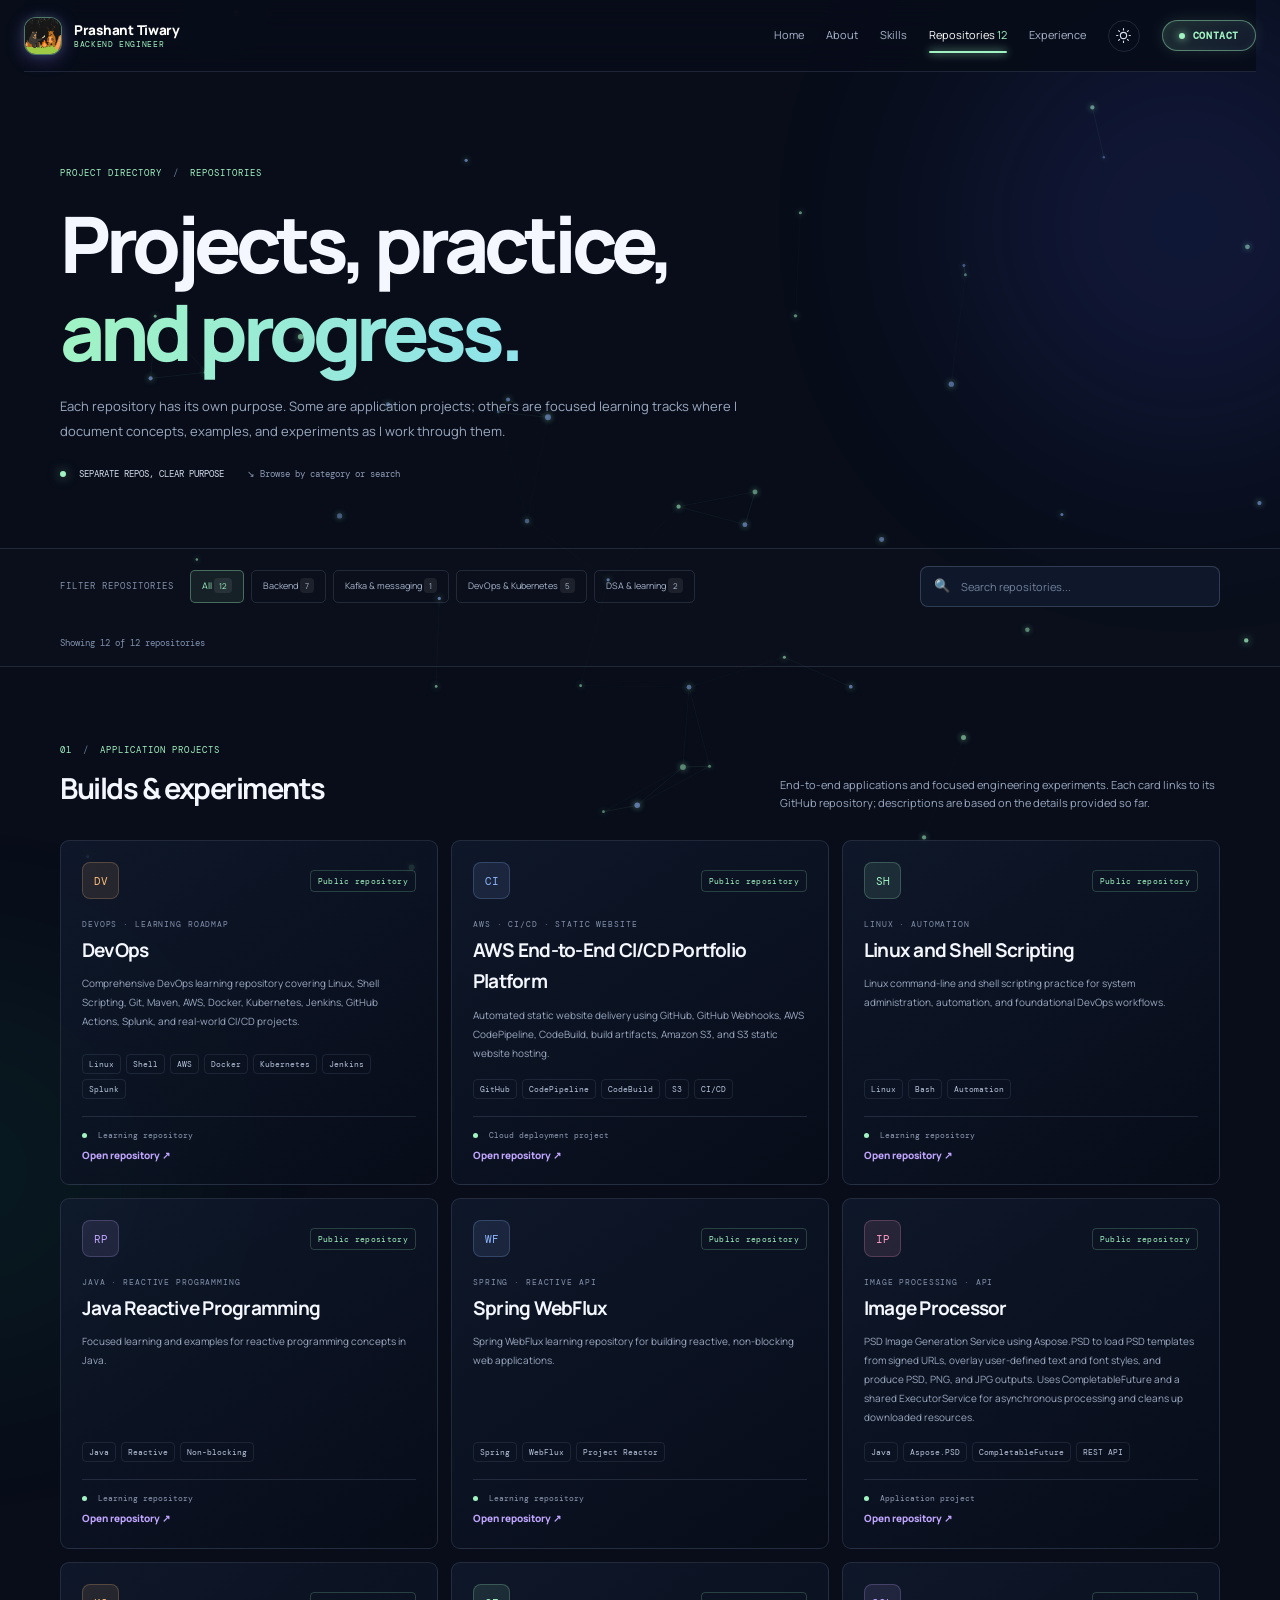
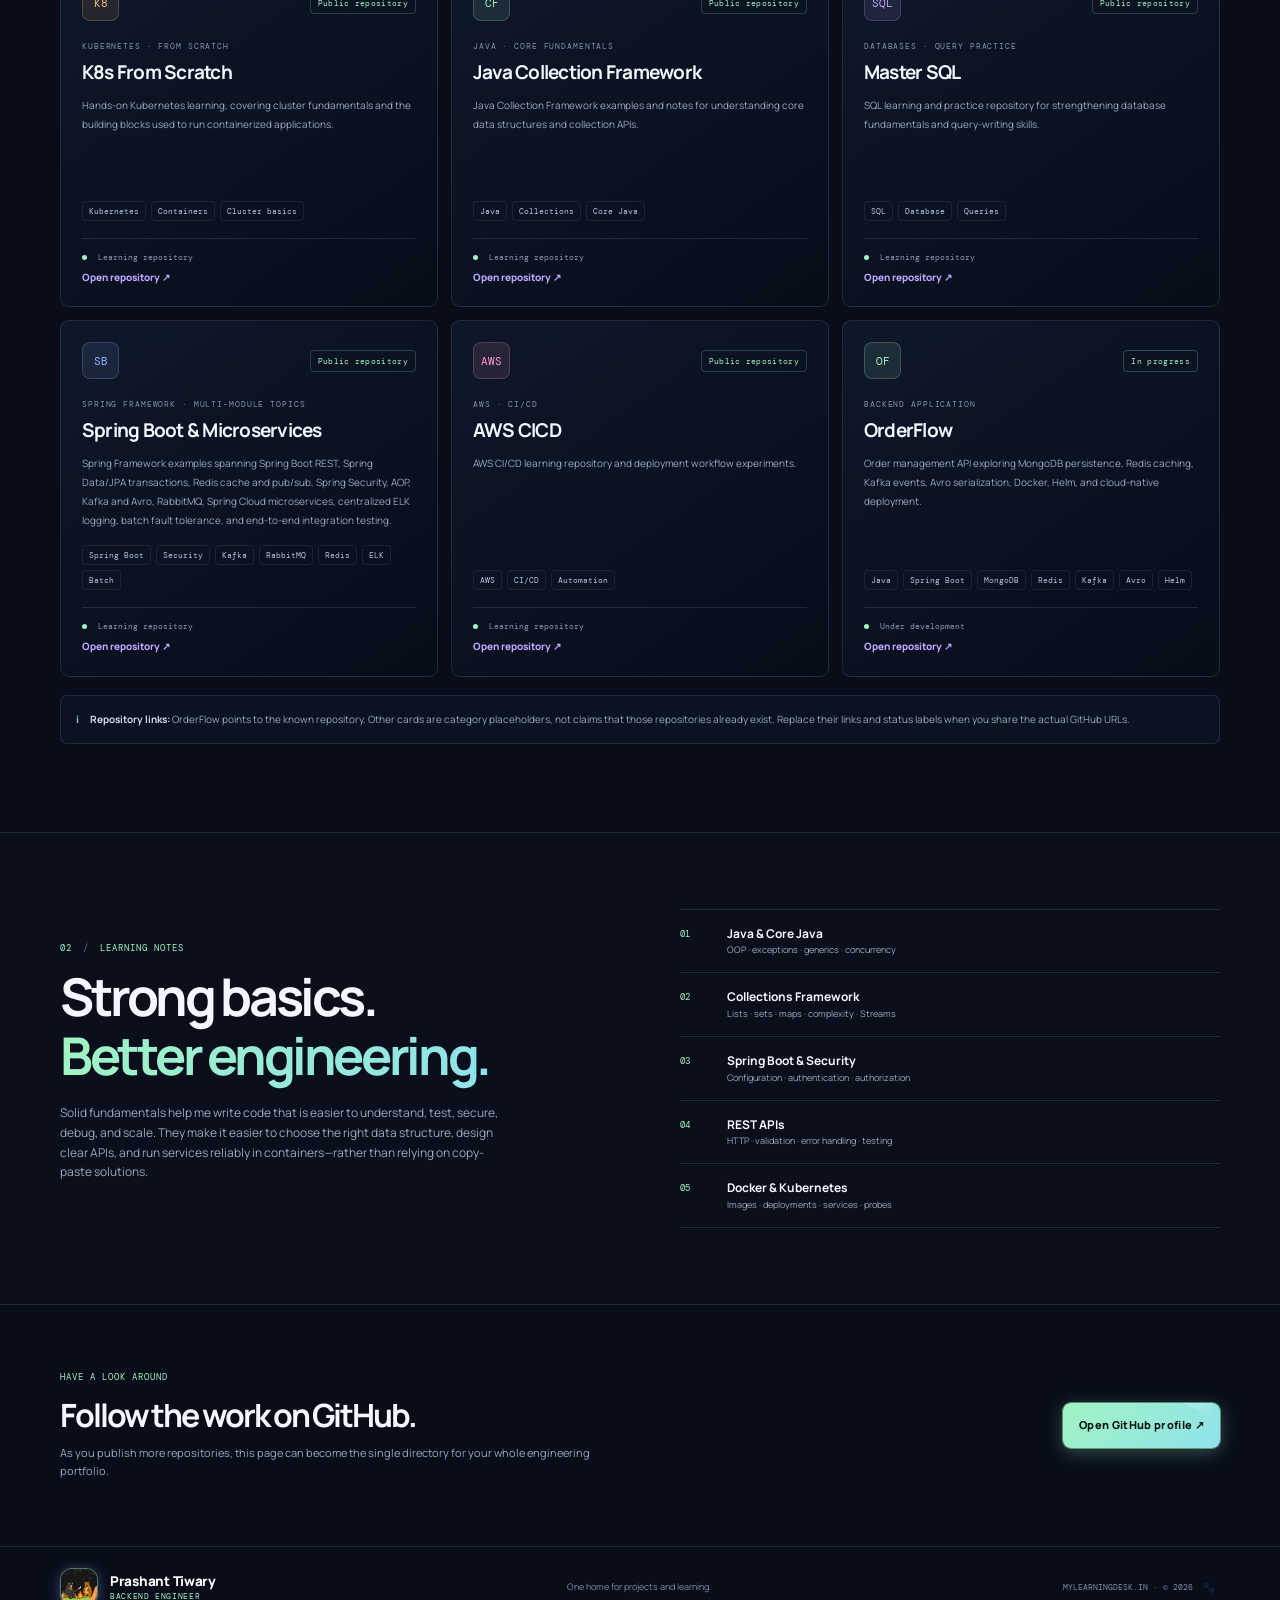
==== projects.html @ fc29ca17 "feat: update main.js version to 11.6 in index and projects HTML files" ====
<!doctype html>
<html lang="en">
<head>
  <meta charset="utf-8"><meta name="viewport" content="width=device-width, initial-scale=1">
  <meta name="theme-color" content="#080d19">
  <script>try{var t=localStorage.getItem("siteTheme");if(t)document.documentElement.setAttribute("data-theme",t);if(localStorage.getItem("siteMode")==="light")document.documentElement.setAttribute("data-mode","light");var m=JSON.parse(localStorage.getItem("mascotSettings.v2")||'null');if(!m||m.animations===false)document.documentElement.classList.add("mascots-off-init");}catch(e){}</script>
  <meta name="description" content="Explore Prashant Tiwary's Java backend projects and focused learning repositories for Spring Boot, Kafka, Kubernetes, DSA, and DevOps.">
  <title>Projects & Learning Repositories | Prashant Tiwary</title>
  <link rel="preconnect" href="https://fonts.googleapis.com"><link rel="preconnect" href="https://fonts.gstatic.com" crossorigin>
  <link href="https://fonts.googleapis.com/css2?family=DM+Mono:wght@400;500&family=Manrope:wght@400;500;600;700;800&display=swap" rel="stylesheet">
  <link rel="icon" type="image/svg+xml" href="assets/favicon.svg">
  <link rel="stylesheet" href="assets/css/styles.css?v=6.3">
  <link rel="stylesheet" href="assets/css/patrol-bear.css?v=11.0">
</head>
<body>
  <div class="scroll-progress-bar" id="scrollProgressBar"></div>
  <canvas id="bgCanvas" class="bg-canvas"></canvas>
  <div class="cursor-glow" id="cursorGlow" aria-hidden="true"></div>
  <div class="ambient ambient-a"></div><div class="ambient ambient-b"></div>
  <header class="header">
    <a class="brand" href="index.html" aria-label="Prashant Tiwary home">
      <img class="brand-icon secret-trigger" id="secretMascotAvatar" src="assets/github-avatar.png" onerror="this.src='assets/logo.svg'" alt="Prashant Tiwary Logo" width="38" height="38" title="Secret: tap to discover Kodi! 🐾">
      <div class="brand-info">
        <span class="brand-name">Prashant Tiwary</span>
        <span class="brand-title">Backend Engineer</span>
      </div>
    </a>
    <button class="menu-toggle" aria-label="Toggle navigation" aria-expanded="false"><span></span><span></span></button>
    <nav class="nav" aria-label="Main navigation">
      <a href="index.html">Home</a><a href="index.html#about">About</a><a href="index.html#skills">Skills</a><a class="active" href="projects.html">Repositories <span class="nav-count">12</span></a><a href="index.html#journey">Experience</a><button class="nav-mode-btn" id="navModeBtn" type="button" aria-label="Toggle dark and light mode" title="Toggle dark/light mode"><svg viewBox="0 0 24 24" fill="none" stroke="currentColor" stroke-width="1.8" stroke-linecap="round" stroke-linejoin="round" aria-hidden="true"><circle cx="12" cy="12" r="5"/><path d="M12 1v2M12 21v2M4.22 4.22l1.42 1.42M18.36 18.36l1.42 1.42M1 12h2M21 12h2M4.22 19.78l1.42-1.42M18.36 5.64l1.42-1.42"/></svg></button><a class="nav-cta" href="index.html#contact"><span class="cta-pulse"></span> Contact</a>
    </nav>
  </header>
  <main>
    <section class="projects-hero wrap"><div class="section-label">PROJECT DIRECTORY <span>/</span> REPOSITORIES</div><h1>Projects, practice,<br><span class="gradient">and progress.</span></h1><p class="projects-lede">Each repository has its own purpose. Some are application projects; others are focused learning tracks where I document concepts, examples, and experiments as I work through them.</p><div class="projects-meta"><span><i class="pulse"></i> SEPARATE REPOS, CLEAR PURPOSE</span><span>↘ Browse by category or search</span></div></section>
    <section class="filter-section">
      <div class="wrap filter-inner" style="flex-wrap:wrap;justify-content:space-between">
        <div style="display:flex;align-items:center;gap:16px;flex-wrap:wrap">
          <div class="filter-label">FILTER REPOSITORIES</div>
          <div class="filters" role="group" aria-label="Filter projects">
            <button class="filter-button active" data-filter="all">All</button>
            <button class="filter-button" data-filter="backend">Backend</button>
            <button class="filter-button" data-filter="messaging">Kafka & messaging</button>
            <button class="filter-button" data-filter="devops">DevOps & Kubernetes</button>
            <button class="filter-button" data-filter="learning">DSA & learning</button>
          </div>
        </div>
        <div class="skill-search-box" style="max-width:300px">
          <span class="search-icon">🔍</span>
          <input type="text" id="projectSearch" class="skill-search-input" placeholder="Search repositories..." aria-label="Search repositories">
          <button class="clear-search-btn" id="clearProjectSearch" type="button" aria-label="Clear search" style="display:none">✕</button>
        </div>
        <div class="skills-count-status" id="projectCountStatus" style="width:100%;margin-top:4px">Showing 12 of 12 repositories</div>
      </div>
    </section>
    <section class="wrap directory-section">
      <div class="directory-intro"><div><div class="section-label">01 <span>/</span> APPLICATION PROJECTS</div><h2>Builds & experiments</h2></div><p>End-to-end applications and focused engineering experiments. Each card links to its GitHub repository; descriptions are based on the details provided so far.</p></div>
      <div class="directory-grid">
        <article class="directory-card" data-category="devops"><div class="directory-top"><span class="repo-icon orange">DV</span><span class="status-pill">Public repository</span></div><div class="repo-type">DEVOPS · LEARNING ROADMAP</div><h3>DevOps</h3><p>Comprehensive DevOps learning repository covering Linux, Shell Scripting, Git, Maven, AWS, Docker, Kubernetes, Jenkins, GitHub Actions, Splunk, and real-world CI/CD projects.</p><div class="tags"><span>Linux</span><span>Shell</span><span>AWS</span><span>Docker</span><span>Kubernetes</span><span>Jenkins</span><span>Splunk</span></div><div class="repo-footer"><span class="repo-state"><i></i> Learning repository</span><a class="project-link" href="https://github.com/prashantkrt/Devops" target="_blank" rel="noreferrer">Open repository ↗</a></div></article>

        <article class="directory-card" data-category="devops backend"><div class="directory-top"><span class="repo-icon blue">CI</span><span class="status-pill">Public repository</span></div><div class="repo-type">AWS · CI/CD · STATIC WEBSITE</div><h3>AWS End-to-End CI/CD Portfolio Platform</h3><p>Automated static website delivery using GitHub, GitHub Webhooks, AWS CodePipeline, CodeBuild, build artifacts, Amazon S3, and S3 static website hosting.</p><div class="tags"><span>GitHub</span><span>CodePipeline</span><span>CodeBuild</span><span>S3</span><span>CI/CD</span></div><div class="repo-footer"><span class="repo-state"><i></i> Cloud deployment project</span><a class="project-link" href="https://github.com/prashantkrt/aws-end-to-end-cicd-portfolio-platform" target="_blank" rel="noreferrer">Open repository ↗</a></div></article>

        <article class="directory-card" data-category="devops"><div class="directory-top"><span class="repo-icon green">SH</span><span class="status-pill">Public repository</span></div><div class="repo-type">LINUX · AUTOMATION</div><h3>Linux and Shell Scripting</h3><p>Linux command-line and shell scripting practice for system administration, automation, and foundational DevOps workflows.</p><div class="tags"><span>Linux</span><span>Bash</span><span>Automation</span></div><div class="repo-footer"><span class="repo-state"><i></i> Learning repository</span><a class="project-link" href="https://github.com/prashantkrt/Linux-and-Shell-Scripting" target="_blank" rel="noreferrer">Open repository ↗</a></div></article>

        <article class="directory-card" data-category="backend"><div class="directory-top"><span class="repo-icon purple">RP</span><span class="status-pill">Public repository</span></div><div class="repo-type">JAVA · REACTIVE PROGRAMMING</div><h3>Java Reactive Programming</h3><p>Focused learning and examples for reactive programming concepts in Java.</p><div class="tags"><span>Java</span><span>Reactive</span><span>Non-blocking</span></div><div class="repo-footer"><span class="repo-state"><i></i> Learning repository</span><a class="project-link" href="https://github.com/prashantkrt/Java-Reactive-Programming" target="_blank" rel="noreferrer">Open repository ↗</a></div></article>

        <article class="directory-card" data-category="backend"><div class="directory-top"><span class="repo-icon blue">WF</span><span class="status-pill">Public repository</span></div><div class="repo-type">SPRING · REACTIVE API</div><h3>Spring WebFlux</h3><p>Spring WebFlux learning repository for building reactive, non-blocking web applications.</p><div class="tags"><span>Spring</span><span>WebFlux</span><span>Project Reactor</span></div><div class="repo-footer"><span class="repo-state"><i></i> Learning repository</span><a class="project-link" href="https://github.com/prashantkrt/Spring-Webflux" target="_blank" rel="noreferrer">Open repository ↗</a></div></article>

        <article class="directory-card" data-category="backend"><div class="directory-top"><span class="repo-icon pink">IP</span><span class="status-pill">Public repository</span></div><div class="repo-type">IMAGE PROCESSING · API</div><h3>Image Processor</h3><p>PSD Image Generation Service using Aspose.PSD to load PSD templates from signed URLs, overlay user-defined text and font styles, and produce PSD, PNG, and JPG outputs. Uses CompletableFuture and a shared ExecutorService for asynchronous processing and cleans up downloaded resources.</p><div class="tags"><span>Java</span><span>Aspose.PSD</span><span>CompletableFuture</span><span>REST API</span></div><div class="repo-footer"><span class="repo-state"><i></i> Application project</span><a class="project-link" href="https://github.com/prashantkrt/Image-Processor" target="_blank" rel="noreferrer">Open repository ↗</a></div></article>

        <article class="directory-card" data-category="devops"><div class="directory-top"><span class="repo-icon orange">K8</span><span class="status-pill">Public repository</span></div><div class="repo-type">KUBERNETES · FROM SCRATCH</div><h3>K8s From Scratch</h3><p>Hands-on Kubernetes learning, covering cluster fundamentals and the building blocks used to run containerized applications.</p><div class="tags"><span>Kubernetes</span><span>Containers</span><span>Cluster basics</span></div><div class="repo-footer"><span class="repo-state"><i></i> Learning repository</span><a class="project-link" href="https://github.com/prashantkrt/K8sFromScratch" target="_blank" rel="noreferrer">Open repository ↗</a></div></article>

        <article class="directory-card" data-category="learning backend"><div class="directory-top"><span class="repo-icon green">CF</span><span class="status-pill">Public repository</span></div><div class="repo-type">JAVA · CORE FUNDAMENTALS</div><h3>Java Collection Framework</h3><p>Java Collection Framework examples and notes for understanding core data structures and collection APIs.</p><div class="tags"><span>Java</span><span>Collections</span><span>Core Java</span></div><div class="repo-footer"><span class="repo-state"><i></i> Learning repository</span><a class="project-link" href="https://github.com/prashantkrt/Java-Collection-Framework" target="_blank" rel="noreferrer">Open repository ↗</a></div></article>

        <article class="directory-card" data-category="learning"><div class="directory-top"><span class="repo-icon purple">SQL</span><span class="status-pill">Public repository</span></div><div class="repo-type">DATABASES · QUERY PRACTICE</div><h3>Master SQL</h3><p>SQL learning and practice repository for strengthening database fundamentals and query-writing skills.</p><div class="tags"><span>SQL</span><span>Database</span><span>Queries</span></div><div class="repo-footer"><span class="repo-state"><i></i> Learning repository</span><a class="project-link" href="https://github.com/prashantkrt/Master-SQL" target="_blank" rel="noreferrer">Open repository ↗</a></div></article>

        <article class="directory-card" data-category="backend messaging"><div class="directory-top"><span class="repo-icon blue">SB</span><span class="status-pill">Public repository</span></div><div class="repo-type">SPRING FRAMEWORK · MULTI-MODULE TOPICS</div><h3>Spring Boot & Microservices</h3><p>Spring Framework examples spanning Spring Boot REST, Spring Data/JPA transactions, Redis cache and pub/sub, Spring Security, AOP, Kafka and Avro, RabbitMQ, Spring Cloud microservices, centralized ELK logging, batch fault tolerance, and end-to-end integration testing.</p><div class="tags"><span>Spring Boot</span><span>Security</span><span>Kafka</span><span>RabbitMQ</span><span>Redis</span><span>ELK</span><span>Batch</span></div><div class="repo-footer"><span class="repo-state"><i></i> Learning repository</span><a class="project-link" href="https://github.com/prashantkrt/Spring-Boot-And-Microservices" target="_blank" rel="noreferrer">Open repository ↗</a></div></article>

        <article class="directory-card" data-category="devops"><div class="directory-top"><span class="repo-icon pink">AWS</span><span class="status-pill">Public repository</span></div><div class="repo-type">AWS · CI/CD</div><h3>AWS CICD</h3><p>AWS CI/CD learning repository and deployment workflow experiments.</p><div class="tags"><span>AWS</span><span>CI/CD</span><span>Automation</span></div><div class="repo-footer"><span class="repo-state"><i></i> Learning repository</span><a class="project-link" href="https://github.com/prashantkrt/AWS-CICD" target="_blank" rel="noreferrer">Open repository ↗</a></div></article>

        <article class="directory-card" data-category="backend"><div class="directory-top"><span class="repo-icon">OF</span><span class="status-pill progress">In progress</span></div><div class="repo-type">BACKEND APPLICATION</div><h3>OrderFlow</h3><p>Order management API exploring MongoDB persistence, Redis caching, Kafka events, Avro serialization, Docker, Helm, and cloud-native deployment.</p><div class="tags"><span>Java</span><span>Spring Boot</span><span>MongoDB</span><span>Redis</span><span>Kafka</span><span>Avro</span><span>Helm</span></div><div class="repo-footer"><span class="repo-state"><i></i> Under development</span><a class="project-link" href="https://github.com/prashantkrt/orderflow" target="_blank" rel="noreferrer">Open repository ↗</a></div></article>
      </div>
      <div class="directory-note"><span class="note-symbol">i</span><p><b>Repository links:</b> OrderFlow points to the known repository. Other cards are category placeholders, not claims that those repositories already exist. Replace their links and status labels when you share the actual GitHub URLs.</p></div>
    </section>
    <section class="learning-section"><div class="wrap learning-inner"><div><div class="section-label">02 <span>/</span> LEARNING NOTES</div><h2>Strong basics.<br><span class="gradient">Better engineering.</span></h2><p>Solid fundamentals help me write code that is easier to understand, test, secure, debug, and scale. They make it easier to choose the right data structure, design clear APIs, and run services reliably in containers—rather than relying on copy-paste solutions.</p></div><div class="learning-list"><div><span>01</span><b>Java & Core Java</b><small>OOP · exceptions · generics · concurrency</small></div><div><span>02</span><b>Collections Framework</b><small>Lists · sets · maps · complexity · Streams</small></div><div><span>03</span><b>Spring Boot & Security</b><small>Configuration · authentication · authorization</small></div><div><span>04</span><b>REST APIs</b><small>HTTP · validation · error handling · testing</small></div><div><span>05</span><b>Docker & Kubernetes</b><small>Images · deployments · services · probes</small></div></div></div></section>
    <section class="wrap repo-cta"><div><div class="section-label">HAVE A LOOK AROUND</div><h2>Follow the work on GitHub.</h2><p>As you publish more repositories, this page can become the single directory for your whole engineering portfolio.</p></div><a class="button primary" href="https://github.com/prashantkrt" target="_blank" rel="noreferrer">Open GitHub profile ↗</a></section>
  </main>
  <footer class="footer">
    <div class="wrap footer-inner">
      <a class="brand" href="index.html">
        <img class="brand-icon" src="assets/github-avatar.png" onerror="this.src='assets/logo.svg'" alt="Prashant Tiwary Logo" width="38" height="38">
        <div class="brand-info">
          <span class="brand-name">Prashant Tiwary</span>
          <span class="brand-title">Backend Engineer</span>
        </div>
      </a>
      <p>One home for projects and learning.</p>
      <span class="footer-domain">MYLEARNINGDESK.IN · © <span id="year"></span> <button class="secret-paw-trigger" id="secretFooterPaw" type="button" aria-label="A tiny campfire secret" title="A tiny campfire secret...">🐾</button></span>
    </div>
  </footer>

  <!-- MASCOT CONTROLS: floating direct toggle pill + mode button + settings gear + popup panel -->
  <div class="mascot-controls" id="mascotControls">
    <button class="ms-toggle-pill" id="msTogglePill" type="button" aria-pressed="false" aria-label="Toggle mascot animations" title="Click to enable animations">
      <span class="ms-pill-dot" aria-hidden="true"></span>
      <span class="ms-pill-icon" aria-hidden="true">🐾</span>
      <span class="ms-pill-text"><span class="ms-pill-word">Animations:</span> <b id="msPillStatus">Off</b></span>
    </button>
    <button class="ms-mode-btn" id="msModeBtn" type="button" aria-label="Toggle dark and light mode" title="Toggle dark / light mode">
      <svg viewBox="0 0 24 24" fill="none" stroke="currentColor" stroke-width="1.8" stroke-linecap="round" stroke-linejoin="round" aria-hidden="true"><circle cx="12" cy="12" r="5"/><path d="M12 1v2M12 21v2M4.22 4.22l1.42 1.42M18.36 18.36l1.42 1.42M1 12h2M21 12h2M4.22 19.78l1.42-1.42M18.36 5.64l1.42-1.42"/></svg>
    </button>
    <button class="ms-gear" id="mascotSettingsBtn" type="button" aria-label="Mascot settings" aria-haspopup="dialog" aria-expanded="false" aria-controls="mascotSettingsPanel" title="Mascot settings">
      <svg viewBox="0 0 24 24" fill="none" stroke="currentColor" stroke-width="1.8" stroke-linecap="round" stroke-linejoin="round" aria-hidden="true"><circle cx="12" cy="12" r="3.2"/><path d="M19.4 15a1.7 1.7 0 0 0 .34 1.87l.06.06a2 2 0 1 1-2.83 2.83l-.06-.06a1.7 1.7 0 0 0-1.87-.34 1.7 1.7 0 0 0-1.03 1.55V21a2 2 0 1 1-4 0v-.09a1.7 1.7 0 0 0-1.11-1.55 1.7 1.7 0 0 0-1.87.34l-.06.06a2 2 0 1 1-2.83-2.83l.06-.06A1.7 1.7 0 0 0 4.6 15a1.7 1.7 0 0 0-1.55-1.03H3a2 2 0 1 1 0-4h.09A1.7 1.7 0 0 0 4.6 8.9a1.7 1.7 0 0 0-.34-1.87l-.06-.06a2 2 0 1 1 2.83-2.83l.06.06a1.7 1.7 0 0 0 1.87.34H9a1.7 1.7 0 0 0 1.03-1.55V3a2 2 0 1 1 4 0v.09a1.7 1.7 0 0 0 1.03 1.55 1.7 1.7 0 0 0 1.87-.34l.06-.06a2 2 0 1 1 2.83 2.83l-.06.06a1.7 1.7 0 0 0-.34 1.87V9c.26.6.85 1 1.55 1.03H21a2 2 0 1 1 0 4h-.09c-.7.03-1.29.43-1.51 1.03Z"/></svg>
    </button>
  </div>
  <div class="ms-panel" id="mascotSettingsPanel" role="dialog" aria-label="Mascot settings" hidden>
    <div class="ms-head">
      <div>
        <span class="ms-label">// SETTINGS</span>
        <h3>Mascots</h3>
      </div>
      <button class="ms-close" id="msClose" type="button" aria-label="Close settings">&times;</button>
    </div>

    <div class="ms-section">
      <div class="ms-row">
        <div class="ms-text"><b>Animations</b><small>Kodi, Nodi, rope & jump</small></div>
        <button class="ms-switch" type="button" role="switch" aria-checked="false" aria-label="Animations" data-toggle="animations"><i></i></button>
      </div>
    </div>

    <div class="ms-section ms-run">
      <div class="ms-row">
        <div class="ms-text"><b>Running chase</b><small>Kodi and Nodi running across the screen</small></div>
        <button class="ms-switch" type="button" role="switch" aria-checked="true" aria-label="Running chase" data-toggle="run"><i></i></button>
      </div>
    </div>

    <div class="ms-section ms-speed">
      <div class="ms-row">
        <div class="ms-text"><b>Running speed</b><small>How fast Kodi chases Nodi</small></div>
        <span class="ms-readout" id="msSpeedValue">1.0×</span>
      </div>
      <input class="ms-range" id="msSpeed" type="range" min="0.4" max="2" step="0.1" value="1" aria-label="Running speed">
      <div class="ms-chips">
        <button type="button" data-speed="0.5">Slow</button>
        <button type="button" data-speed="1">Normal</button>
        <button type="button" data-speed="1.6">Fast</button>
      </div>
    </div>

    <div class="ms-section ms-jump">
      <div class="ms-row">
        <div class="ms-text"><b>Jump height</b><small>When you click Kodi or Nodi</small></div>
        <span class="ms-readout" id="msJumpValue">1.0×</span>
      </div>
      <input class="ms-range" id="msJump" type="range" min="0.5" max="2.5" step="0.1" value="1" aria-label="Jump height">
      <div class="ms-chips">
        <button type="button" data-jump="0.6">Low</button>
        <button type="button" data-jump="1">Normal</button>
        <button type="button" data-jump="1.6">High</button>
        <button type="button" data-jump="2.3">Super</button>
      </div>
    </div>

    <div class="ms-section">
      <div class="ms-row">
        <div class="ms-text"><b>Show Kodi</b><small>The code bear</small></div>
        <button class="ms-switch" type="button" role="switch" aria-checked="true" aria-label="Show Kodi" data-toggle="kodi"><i></i></button>
      </div>
      <div class="ms-row">
        <div class="ms-text"><b>Show Nodi</b><small>The deploy deer</small></div>
        <button class="ms-switch" type="button" role="switch" aria-checked="true" aria-label="Show Nodi" data-toggle="nodi"><i></i></button>
      </div>
    </div>

    <div class="ms-foot">
      <button class="ms-btn ms-danger" id="msRemoveBoth" type="button">Remove both</button>
      <button class="ms-btn" id="msReset" type="button">Reset</button>
    </div>
  </div>

  <!-- FLOATING BACK TO TOP BUTTON WITH SVG RADIAL PROGRESS -->
  <button class="back-to-top" id="backToTop" type="button" aria-label="Back to top">
    <svg class="progress-ring" viewBox="0 0 50 50">
      <circle class="progress-circle" cx="25" cy="25" r="24"></circle>
    </svg>
    <span class="arrow-up">↑</span>
  </button>


  <!-- PULL ROPE: hangs from the top beside Contact, down to Nodi. Tap = sway, Nodi pulls = dark/light -->
  <div class="pull-rope" id="pullRope" role="button" tabindex="0" aria-label="Pull cord: switch between dark and light mode (Nodi pulls it when you tap him)">
    <span class="rope-thread"></span>
    <span class="rope-knob"><i></i></span>
  </div>

  <!-- CORNER POPPING MOON BEAR MASCOT (PERSISTENT COMPANION) -->
  <aside class="corner-bear-container" id="cornerBear" aria-label="Kodi the Corner Peeking Bear">
    <div class="corner-bear-bubble" id="cornerBearBubble">Hey there! Roasting clean code! 🍢 Tap me!</div>
    <button class="corner-bear-btn" id="cornerBearBtn" type="button" aria-label="Kodi the Peeking Moon Bear - tap for fun!">
      <svg class="corner-bear-svg" viewBox="0 0 114 80" fill="none" xmlns="http://www.w3.org/2000/svg">
        <!-- Bear Ears -->
        <circle cx="30" cy="24" r="12" fill="#1C2128"/>
        <circle cx="30" cy="24" r="7" fill="#E0A96D"/>
        <circle cx="70" cy="24" r="12" fill="#1C2128"/>
        <circle cx="70" cy="24" r="7" fill="#E0A96D"/>
        <!-- Bear Head -->
        <ellipse cx="50" cy="42" rx="32" ry="28" fill="#2B323C"/>
        <!-- Snout -->
        <ellipse cx="50" cy="51" rx="14" ry="10" fill="#E0A96D"/>
        <!-- Nose & Smile -->
        <path d="M46 47 C48 45, 52 45, 54 47 C55 49, 52 52, 50 52 C48 52, 45 49, 46 47 Z" fill="#111317"/>
        <ellipse cx="48.5" cy="47" rx="1.2" ry="0.8" fill="#FFF" opacity="0.85"/>
        <path d="M50 52 V 54.5" stroke="#111317" stroke-width="1.4" stroke-linecap="round"/>
        <path d="M46.5 54.5 Q50 58 53.5 54.5" stroke="#111317" stroke-width="1.4" stroke-linecap="round" fill="none"/>
        <ellipse cx="50" cy="56" rx="2.5" ry="1.5" fill="#FF6B81"/>
        <!-- Eyes with shine -->
        <ellipse cx="36" cy="38" rx="4" ry="4.5" fill="#111317"/>
        <circle cx="34.8" cy="36.5" r="1.5" fill="#FFF"/>
        <ellipse cx="64" cy="38" rx="4" ry="4.5" fill="#111317"/>
        <circle cx="62.8" cy="36.5" r="1.5" fill="#FFF"/>
        <!-- Rosy Cheeks -->
        <ellipse cx="35" cy="47" rx="3.5" ry="2" fill="#E0A96D" opacity="0.6"/>
        <ellipse cx="65" cy="47" rx="3.5" ry="2" fill="#E0A96D" opacity="0.6"/>
        <!-- Arm stretched out to the side, paw gripping the marshmallow roasting stick -->
        <g class="kb-stick">
          <path d="M74 77 C84 77 92 70 95 59" stroke="#1C2128" stroke-width="10" stroke-linecap="round" fill="none"/>
          <path d="M74 77 C84 77 92 70 95 59" stroke="#2F3742" stroke-width="4.5" stroke-linecap="round" fill="none" opacity="0.7"/>
          <path d="M88 72 L104 28" stroke="#8D5B2A" stroke-width="2.2" stroke-linecap="round"/>
          <g class="kb-marsh">
            <circle cx="103.5" cy="24.5" r="10" fill="transparent"/>
            <rect x="99" y="21" width="8" height="6.5" rx="2.5" fill="#FFF8EB" stroke="#D4A373" stroke-width="0.7" transform="rotate(-20 103 24)"/>
            <ellipse cx="104" cy="25.6" rx="1.8" ry="1" fill="#B07D48" opacity="0.75"/>
          </g>
          <circle cx="95.5" cy="57" r="6.4" fill="#1C2128"/>
          <ellipse cx="94.4" cy="58.6" rx="3.6" ry="2.8" fill="#3D4756"/>
          <path d="M90.8 53.4 Q95.4 50.6 100 53.4" stroke="#3D4756" stroke-width="1.4" stroke-linecap="round" fill="none"/>
          <circle cx="91" cy="56.6" r="1.1" fill="#3D4756"/>
          <circle cx="91.8" cy="60.4" r="1.1" fill="#3D4756"/>
        </g>
        <!-- Peeking Paws over screen edge -->
        <ellipse cx="26" cy="74" rx="10" ry="7" fill="#1C2128"/>
        <ellipse cx="26" cy="74" rx="6" ry="4" fill="#3D4756"/>
        <ellipse cx="74" cy="74" rx="10" ry="7" fill="#1C2128"/>
        <ellipse cx="74" cy="74" rx="6" ry="4" fill="#3D4756"/>
      </svg>
      <span class="corner-bear-tag">Kodi · Code 🐻</span>
    </button>
    <button class="kb-theme-btn" id="kbThemeBtn" type="button" aria-label="Choose site theme" aria-haspopup="dialog" aria-expanded="false" aria-controls="kbThemePanel" title="Change theme">
      <svg viewBox="0 0 24 24" fill="none" stroke="currentColor" stroke-width="1.8" stroke-linecap="round" stroke-linejoin="round" aria-hidden="true"><path d="M12 3a9 9 0 1 0 0 18c1.1 0 1.8-.8 1.8-1.7 0-.5-.2-.9-.5-1.3-.3-.4-.5-.8-.5-1.3 0-1 .8-1.7 1.8-1.7H17a4 4 0 0 0 4-4c0-4.1-4-8-9-8Z"/><circle cx="7.6" cy="11.2" r="1.1" fill="currentColor"/><circle cx="10.4" cy="7.4" r="1.1" fill="currentColor"/><circle cx="15" cy="7.4" r="1.1" fill="currentColor"/></svg>
    </button>
    <div class="kb-theme-panel" id="kbThemePanel" role="dialog" aria-label="Site themes" hidden>
      <div class="kb-theme-head"><span class="ms-label">// THEMES</span><b>Pick a vibe with Kodi</b></div>
      <div class="kb-theme-grid" id="kbThemeGrid"></div>
    </div>
  </aside>

  <!-- DYNAMIC FLOATING TOAST NOTIFICATION CONTAINER -->
  <div id="toastContainer" class="toast-container" aria-live="polite"></div>

  <script src="assets/js/main.js?v=11.6"></script><script src="assets/js/projects.js?v=5.6"></script>
</body>
</html>
---- assets/css/styles.css ----
:root{--bg:#080d19;--bg2:#0c1424;--panel:#111b2e;--bg-rgb:8,13,25;--panel-rgb:17,27,46;--green:#a1f4c2;--green-rgb:161,244,194;--blue:#8eb5ff;--blue-rgb:142,181,255;--purple:#c0a5ff;--purple-rgb:192,165,255;--cyan:#8fe2ec;--violet:#b4a1ff;--glow1:#4c61ff;--glow2:#20d5a0;--text:#f4f7ff;--strong:#fff;--t1:#f0f4fc;--t2:#d4dced;--t3:#b7c4dc;--ov-rgb:255,255,255;--shadow-rgb:0,0,0;--muted:#9ba9c1;--line:rgba(175,195,233,.14);--font:"Manrope",sans-serif;--mono:"DM Mono",monospace;--max:1160px}
*{box-sizing:border-box}html{scroll-behavior:smooth;scroll-padding-top:95px;overflow-x:hidden;width:100%;max-width:100vw}body{margin:0;background:var(--bg);color:var(--text);font-family:var(--font);line-height:1.65;overflow-x:hidden;width:100%;max-width:100vw;position:relative}img,svg,canvas{max-width:100%}a{color:inherit;text-decoration:none}button{font:inherit}::selection{background:var(--green);color:#07120c}.ambient{position:absolute;z-index:-1;pointer-events:none;border-radius:50%;filter:blur(110px);opacity:.14;max-width:100vw;overflow:hidden}.ambient-a{width:450px;height:450px;background:var(--glow1);top:0;right:-130px}.ambient-b{width:380px;height:380px;background:var(--glow2);top:980px;left:-220px;opacity:.07}.wrap{width:min(var(--max),calc(100% - 48px));margin:0 auto}
.header{height:72px;width:min(1280px,calc(100% - 48px));margin:auto;display:flex;align-items:center;justify-content:space-between;border-bottom:1px solid var(--line);position:sticky;top:0;z-index:100;background:rgba(var(--bg-rgb),0.92);backdrop-filter:blur(16px);-webkit-backdrop-filter:blur(16px)}.brand{display:flex;align-items:center;gap:11px;font-size:13px;font-weight:800;letter-spacing:-.02em}.brand-icon{display:grid;place-items:center;width:37px;height:37px;border-radius:11px;background:linear-gradient(135deg,#8a78ff,#43cfe9);font-size:13px;color:var(--strong);letter-spacing:-.04em}.brand-icon span{color:var(--green)}.nav{display:flex;align-items:center;gap:22px;color:#aab6cc;font-size:11px}.nav a{transition:color .2s}.nav a:hover,.nav a.active{color:var(--strong)}.nav-count{color:var(--green)}.menu-toggle{display:none;background:none;border:0;padding:8px}.menu-toggle span{display:block;width:23px;height:2px;background:#fff;margin:5px}
.hero{min-height:660px;display:grid;grid-template-columns:1.1fr .9fr;align-items:center;gap:45px;position:relative;padding-top:52px;padding-bottom:88px}.hero-content{padding:25px 0}.eyebrow,.section-label,.project-category,.repo-type,.timeline-label,.filter-label{font:9px var(--mono);letter-spacing:.11em}.eyebrow{display:inline-flex;align-items:center;gap:9px;padding:9px 12px;border:1px solid var(--line);border-radius:5px;color:var(--t2)}.pulse{width:7px;height:7px;background:var(--green);border-radius:50%;display:inline-block;box-shadow:0 0 12px rgba(var(--green-rgb),0.627)}.eyebrow-divider{color:#5d6c89}.intro{color:var(--muted);font-size:14px;margin:30px 0 0}h1{font-size:clamp(55px,6.8vw,85px);line-height:1;letter-spacing:-.075em;margin:4px 0 22px;font-weight:800}.gradient{background:linear-gradient(105deg,var(--green),var(--cyan) 53%,var(--violet));-webkit-background-clip:text;background-clip:text;color:transparent}.hero-statement{font-size:clamp(20px,2.25vw,27px);font-weight:700;line-height:1.42;letter-spacing:-.045em;max-width:590px;margin:0}.hero-statement span{color:var(--purple)}.hero-copy{max-width:560px;color:var(--muted);font-size:13px;margin:17px 0 24px}.actions{display:flex;flex-wrap:wrap;gap:11px}.button{min-height:45px;display:inline-flex;align-items:center;justify-content:center;gap:20px;padding:0 16px;border-radius:6px;font-size:11px;font-weight:800;transition:transform .2s,border-color .2s}.button:hover{transform:translateY(-2px)}.button span{font-size:15px}.primary{background:var(--green);color:#07140d}.secondary{border:1px solid var(--line);color:var(--t1)}.secondary:hover{border-color:rgba(var(--green-rgb),0.627)}.quick-links{display:flex;align-items:center;gap:13px;margin-top:29px;color:#8e9cb6;font-size:10px}.quick-links a{color:var(--t2)}.link-mark{font:9px var(--mono);color:var(--green);border:1px solid var(--line);padding:4px;border-radius:3px;margin-right:6px}.quick-separator{width:3px;height:3px;background:#53627d;border-radius:50%}
.hero-art{min-height:440px;display:flex;align-items:center;justify-content:center;position:relative;max-width:100%;width:100%}.orbit{position:absolute;border:1px solid rgba(153,177,230,.14);border-radius:50%}.orbit-1{width:450px;height:300px;transform:rotate(-27deg)}.orbit-2{width:475px;height:365px;transform:rotate(39deg)}.code-window{position:relative;z-index:1;width:min(100%,455px);max-width:100%;border:1px solid rgba(164,187,234,.23);border-radius:13px;background:linear-gradient(145deg,rgba(var(--panel-rgb),.98),rgba(var(--bg-rgb),.97));box-shadow:0 32px 100px #0006;overflow:hidden}.window-bar{height:43px;border-bottom:1px solid var(--line);display:flex;align-items:center;gap:13px;padding:0 14px;color:#8190ae;font:9px var(--mono)}.window-dots{display:flex;gap:4px}.window-dots i{width:6px;height:6px;border-radius:50%;background:#ff8897}.window-dots i:nth-child(2){background:#ffd57b}.window-dots i:nth-child(3){background:var(--green)}.window-status{margin-left:auto;color:var(--green);font-size:8px}.code-content{padding:24px 20px 21px;font:10px/2 var(--mono);color:var(--t2);overflow-x:auto}.code-line{white-space:nowrap}.ln{color:#4d5d7a;display:inline-block;width:28px}.indent{padding-left:29px}.syntax-purple{color:#c5a6ff}.syntax-blue{color:#80cfff}.syntax-green{color:var(--green)}.code-separator{height:1px;background:var(--line);margin:18px 0}.terminal-line{font-size:9px;color:#9ca9c1}.terminal-line>span{color:var(--green);margin-right:7px}.terminal-line b{color:var(--t2);font-weight:400;margin-left:8px}.window-footer{border-top:1px solid var(--line);padding:12px 16px;display:flex;justify-content:space-between;gap:10px;color:#8795b0;font:8px var(--mono)}.tiny-pulse{display:inline-block;width:5px;height:5px;border-radius:50%;background:var(--green);margin-right:5px}.float-chip{position:absolute;z-index:2;display:flex;align-items:center;gap:10px;background:var(--panel);border:1px solid rgba(172,192,235,.2);border-radius:7px;padding:10px 12px;box-shadow:0 12px 45px #0005}.float-chip b,.float-chip small{display:block}.float-chip b{font-size:10px}.float-chip small{font:8px var(--mono);color:#8998b4;margin-top:2px}.chip-icon{display:grid;place-items:center;width:28px;height:28px;border-radius:6px;background:rgba(var(--green-rgb),0.106);color:var(--green);font:12px var(--mono)}.chip-purple{background:rgba(var(--purple-rgb),0.106);color:var(--purple)}.chip-one{top:43px;right:2px}.chip-two{bottom:47px;left:-8px}.art-caption{position:absolute;right:0;bottom:7px;color:#71819f;font:8px var(--mono);letter-spacing:.08em}.art-caption span{color:var(--green)}.scroll-hint{position:absolute;bottom:27px;left:0;color:#7c8aa6;font:8px var(--mono);letter-spacing:.12em;display:flex;align-items:center;gap:11px}.scroll-hint span{width:33px;height:1px;background:var(--green)}
.ticker{border-top:1px solid var(--line);border-bottom:1px solid var(--line);background:rgba(var(--ov-rgb),0.016)}.ticker-inner{min-height:79px;display:flex;align-items:center;justify-content:space-between;gap:25px}.ticker-inner>span{color:#7e8ba7;font:8px var(--mono);letter-spacing:.12em;white-space:nowrap}.ticker-inner>div{display:flex;gap:24px;flex-wrap:wrap}.ticker b{font-size:10px;color:var(--t2);font-weight:600}.ticker b:before{content:"↗";color:var(--green);margin-right:7px}
.section{padding-top:104px;padding-bottom:104px}.section-muted{background:rgba(var(--ov-rgb),0.012);border-top:1px solid var(--line);border-bottom:1px solid var(--line)}.section-title{margin-bottom:38px}.section-label{color:var(--green)}.section-label span{color:#64738f;margin:0 5px}.section-title h2,.projects-hero h1,.learning-inner h2,.repo-cta h2{font-size:clamp(34px,4.4vw,52px);line-height:1.13;letter-spacing:-.065em;margin:14px 0 0}.section-description{max-width:590px;color:var(--muted);font-size:12px;margin:13px 0 0}.about-layout{display:grid;grid-template-columns:1fr 1fr;gap:85px}.big-copy{font-size:21px;font-weight:700;line-height:1.55;letter-spacing:-.04em;margin:0 0 15px;max-width:540px}.muted-copy{font-size:12px;color:var(--muted);line-height:1.95;max-width:550px}.inline-link{display:inline-flex;gap:9px;align-items:center;margin-top:19px;color:var(--purple);font-size:11px;font-weight:800}.inline-link span{color:var(--green);font-size:15px}.principles{border-top:1px solid var(--line)}.principles article{display:grid;grid-template-columns:34px 1fr;gap:14px;padding:18px 0;border-bottom:1px solid var(--line)}.principles article>span{font:9px var(--mono);color:var(--green);padding-top:3px}.principles h3{font-size:13px;margin:0 0 4px}.principles p{font-size:11px;color:var(--muted);margin:0}
.skill-grid{display:grid;grid-template-columns:repeat(3,1fr);gap:13px}.skill-card{border:1px solid var(--line);background:linear-gradient(140deg,rgba(var(--panel-rgb),0.722),rgba(var(--panel-rgb),0.651));border-radius:9px;padding:22px;min-height:204px;transition:transform .2s,border-color .2s}.skill-card:hover,.directory-card:hover,.project-card:hover{transform:translateY(-3px);border-color:rgba(var(--green-rgb),0.278)}.skill-icon{font:20px var(--mono);color:var(--green);height:33px}.skill-card h3{font-size:13px;margin:9px 0 6px}.skill-card p{font-size:10px;line-height:1.85;color:var(--muted);margin:0 0 13px}.tags{display:flex;gap:5px;flex-wrap:wrap}.tags span{border:1px solid #aebfe31c;border-radius:4px;padding:4px 6px;color:var(--t3);font:8px var(--mono)}.skills-note{margin-top:17px;color:#8290aa;font-size:10px}.skills-note span{font:9px var(--mono);color:var(--green);margin-right:8px}
.section-title-row{display:flex;align-items:flex-end;justify-content:space-between;gap:25px}.section-title-row .button{margin-bottom:6px}.project-intro{margin-top:-22px;margin-bottom:27px}.project-grid{display:grid;grid-template-columns:repeat(3,1fr);gap:13px}.project-card{border:1px solid var(--line);border-radius:10px;background:linear-gradient(145deg,rgba(var(--panel-rgb),0.788),rgba(var(--bg-rgb),0.788));padding:22px;min-height:315px;display:flex;flex-direction:column;transition:transform .2s,border-color .2s}.project-card-head{display:flex;justify-content:space-between;align-items:center;gap:8px}.project-symbol,.repo-icon{width:37px;height:37px;display:grid;place-items:center;border-radius:8px;background:rgba(var(--green-rgb),0.106);border:1px solid rgba(var(--green-rgb),0.22);color:var(--green);font:11px var(--mono)}.symbol-blue,.repo-icon.blue{background:rgba(var(--blue-rgb),0.106);color:var(--blue);border-color:rgba(var(--blue-rgb),0.22)}.symbol-purple,.repo-icon.purple{background:rgba(var(--purple-rgb),0.106);color:var(--purple);border-color:rgba(var(--purple-rgb),0.22)}.repo-icon.orange{background:#ffbd7a1a;color:#ffbd7a;border-color:#ffbd7a38}.repo-icon.green{background:rgba(var(--green-rgb),0.106);color:var(--green)}.repo-icon.pink{background:#ff9cc51b;color:#ff9cc5;border-color:#ff9cc538}.project-status,.status-pill{font:8px var(--mono);letter-spacing:.04em;color:var(--green);border:1px solid rgba(var(--green-rgb),0.2);padding:5px 7px;border-radius:4px}.status-learning{color:var(--t3);border-color:#9eb2d52c}.project-category{color:#8190ac;margin-top:22px;font-size:8px}.project-card h3{font-size:21px;letter-spacing:-.04em;margin:5px 0 8px}.project-card>p{font-size:11px;color:var(--muted);line-height:1.85;margin:0 0 16px;flex:1}.project-link{display:inline-flex;align-items:center;gap:7px;color:var(--purple);font-size:10px;font-weight:800;margin-top:18px}.project-link span{color:var(--green)}.center-action{text-align:center;margin-top:15px}.journey-layout{display:grid;grid-template-columns:.8fr 1.2fr;gap:90px}.journey-callout{border:1px solid var(--line);border-radius:10px;padding:27px;align-self:start;background:radial-gradient(circle at top right,#8a78ff1a,transparent 55%),var(--panel)}.callout-mark{display:grid;place-items:center;width:48px;height:48px;border-radius:12px;background:#8a78ff25;color:var(--purple);font-weight:800;margin-bottom:28px}.callout-mark span{color:var(--green)}.journey-callout h3{font-size:27px;line-height:1.2;letter-spacing:-.05em}.journey-callout p{color:var(--muted);font-size:11px;margin:14px 0 0}.timeline{border-left:1px solid rgba(var(--green-rgb),0.29);padding-left:26px}.timeline-item{position:relative;padding:0 0 27px}.timeline-point{position:absolute;left:-31px;top:4px;width:9px;height:9px;background:var(--green);border:3px solid var(--bg);border-radius:50%;box-sizing:content-box}.timeline-label{color:var(--green);font-size:8px}.timeline-item h3{font-size:14px;margin:6px 0}.timeline-item p{color:var(--muted);font-size:11px;margin:0;max-width:540px}
.cert-grid{display:grid;grid-template-columns:repeat(2,1fr);gap:10px}.cert-card{display:flex;align-items:center;gap:13px;padding:15px;border:1px solid var(--line);border-radius:7px;background:rgba(var(--ov-rgb),0.012)}.cert-card>span{display:grid;place-items:center;width:34px;height:34px;border-radius:7px;background:rgba(var(--blue-rgb),0.082);color:var(--blue)}.cert-card h3{font-size:11px;margin:0}.cert-card p{font-size:9px;color:var(--muted);margin:3px 0 0}
.contact-section{border-top:1px solid var(--line);background:radial-gradient(ellipse at 50% 0,#6c5cff12,transparent 65%)}.contact-content{text-align:center;padding-top:90px;padding-bottom:85px;display:flex;flex-direction:column;align-items:center}.contact-content h2{font-size:clamp(40px,5.4vw,61px);line-height:1.14;letter-spacing:-.065em;margin:16px 0}.contact-content>p{max-width:500px;color:var(--muted);font-size:12px;margin:0 0 22px}.footer{border-top:1px solid var(--line)}.footer-inner{min-height:80px;display:flex;align-items:center;justify-content:space-between;gap:20px}.footer-inner>p{color:#7d8aa5;font-size:9px}.footer-domain{font:8px var(--mono);color:#8290aa}
.projects-hero{padding-top:95px;padding-bottom:68px}.projects-hero h1{font-size:clamp(48px,7vw,78px);margin-top:20px}.projects-lede{max-width:690px;color:var(--muted);font-size:13px;margin:19px 0 24px;line-height:1.9}.projects-meta{display:flex;flex-wrap:wrap;gap:23px;color:#8e9bb5;font:9px var(--mono)}.projects-meta>span:first-child{color:var(--t2)}.projects-meta .pulse{margin-right:8px;width:6px;height:6px}
.filter-section{border-top:1px solid var(--line);border-bottom:1px solid var(--line);background:rgba(var(--ov-rgb),0.012)}.filter-inner{padding-top:17px;padding-bottom:17px;display:flex;align-items:center;gap:26px}.filter-label{color:#8290aa;white-space:nowrap}.filters{display:flex;gap:7px;flex-wrap:wrap}.filter-button{background:transparent;color:#a9b6cc;border:1px solid var(--line);padding:8px 11px;border-radius:5px;font-size:9px;cursor:pointer}.filter-button:hover,.filter-button.active{background:rgba(var(--green-rgb),0.078);border-color:rgba(var(--green-rgb),0.361);color:var(--green)}.directory-section{padding-top:77px;padding-bottom:88px}.directory-intro{display:flex;justify-content:space-between;align-items:flex-end;gap:35px;margin-bottom:28px}.directory-intro h2{font-size:29px;letter-spacing:-.05em;margin:9px 0 0}.directory-intro>p{font-size:11px;color:var(--muted);max-width:440px;margin:0}.directory-grid{display:grid;grid-template-columns:repeat(3,1fr);gap:13px}.directory-card{border:1px solid var(--line);border-radius:9px;padding:21px;background:linear-gradient(145deg,rgba(var(--panel-rgb),0.788),rgba(var(--bg-rgb),0.788));min-height:345px;display:flex;flex-direction:column;transition:transform .2s,border-color .2s}.directory-top{display:flex;align-items:center;justify-content:space-between;gap:8px}.status-pill.progress{color:var(--green);border-color:rgba(var(--green-rgb),0.239)}.status-pill.planned{color:#a7b4cc;border-color:#aebfe322}.repo-type{color:#8391ad;margin-top:20px;font-size:8px}.directory-card h3{font-size:19px;letter-spacing:-.04em;margin:6px 0 8px}.directory-card>p{color:var(--muted);font-size:10px;line-height:1.9;margin:0 0 15px;flex:1}.directory-card .tags{gap:5px}.repo-footer{border-top:1px solid var(--line);margin-top:17px;padding-top:13px;display:flex;flex-direction:column;gap:7px}.repo-state{font:8px var(--mono);color:#8d9ab3}.repo-state i{display:inline-block;width:5px;height:5px;border-radius:50%;background:var(--green);margin-right:6px}.repo-state .state-muted{background:#8997b1}.repo-footer .project-link{margin-top:0}.directory-note{display:flex;align-items:flex-start;gap:11px;padding:15px;margin-top:18px;border:1px solid rgba(var(--blue-rgb),0.141);border-radius:7px;background:rgba(var(--blue-rgb),0.031);color:var(--muted);font-size:10px}.directory-note p{margin:0}.directory-note b{color:var(--t2)}.note-symbol{color:var(--blue);font-weight:800}.learning-section{border-top:1px solid var(--line);border-bottom:1px solid var(--line);background:rgba(var(--ov-rgb),0.012)}.learning-inner{width:min(var(--max),calc(100% - 48px));margin:auto;padding:76px 0;display:grid;grid-template-columns:1fr 1fr;gap:80px;align-items:center}.learning-inner h2{margin-top:14px}.learning-inner>div:first-child>p{color:var(--muted);font-size:12px;max-width:450px;margin-top:17px}.learning-list{border-top:1px solid var(--line)}.learning-list>div{display:grid;grid-template-columns:35px 1fr;gap:0 12px;padding:14px 0;border-bottom:1px solid var(--line)}.learning-list>div>span{grid-row:span 2;font:9px var(--mono);color:var(--green);padding-top:4px}.learning-list b{font-size:12px}.learning-list small{color:var(--muted);font-size:9px}.repo-cta{padding-top:66px;padding-bottom:66px;display:flex;justify-content:space-between;align-items:center;gap:30px}.repo-cta h2{font-size:32px}.repo-cta p{color:var(--muted);font-size:11px;max-width:580px;margin:11px 0 0}.directory-card.hidden{display:none}
@media(max-width:1120px){.hero{grid-template-columns:1fr;gap:10px;padding-top:60px}.hero-content{max-width:700px}.hero-art{max-width:620px;width:100%;margin:auto;min-height:auto;overflow:hidden}.skill-grid,.directory-grid{grid-template-columns:repeat(2,1fr)}.about-layout,.journey-layout{gap:42px}.project-grid{grid-template-columns:repeat(2,1fr)}.project-card:last-child{grid-column:span 2}.ticker-inner{align-items:flex-start;flex-direction:column;justify-content:center;padding:17px 0;gap:10px}.learning-inner{gap:40px}}
@media(max-width:1120px){.wrap,.header{width:calc(100% - 32px)}.header{height:64px;position:sticky;top:0;z-index:100;background:rgba(var(--bg-rgb),0.92);backdrop-filter:blur(16px);-webkit-backdrop-filter:blur(16px)}.brand{font-size:12px}.menu-toggle{display:flex;cursor:pointer}.nav{display:none;position:absolute;top:calc(100% + 8px);left:0;right:0;width:100%;padding:14px;background:rgba(var(--bg-rgb),0.98);backdrop-filter:blur(24px);-webkit-backdrop-filter:blur(24px);border:1px solid rgba(175,195,233,0.2);border-radius:12px;box-shadow:0 20px 60px rgba(0,0,0,0.7);flex-direction:column;align-items:stretch;gap:4px;z-index:999}.nav.open{display:flex;animation:navSlideDown .2s cubic-bezier(0.16,1,0.3,1)}.nav a{padding:9px 12px;border-radius:7px}.nav-cta{text-align:center;margin-top:6px;width:100%}.hero{padding-top:36px;padding-bottom:60px}.eyebrow{font-size:8px;letter-spacing:.05em}h1{font-size:clamp(32px,8.5vw,48px);line-height:1.15;word-break:break-word;overflow-wrap:break-word}.hero-statement{font-size:20px}.hero-copy{font-size:12px}.quick-links{align-items:flex-start;flex-wrap:wrap}.hero-art{min-height:auto;margin-top:14px;overflow:hidden;max-width:100%}.code-window{width:100%;max-width:100%}.code-content{padding:18px 12px;font-size:8.5px;overflow-x:auto}.code-line{letter-spacing:-.04em}.orbit-1,.orbit-2{display:none!important}.chip-one,.chip-two{display:none}.art-caption{bottom:-4px;font-size:7px}.scroll-hint{bottom:18px}.ticker-inner>div{gap:10px 17px}.ticker b{font-size:9px}.section{padding-top:65px;padding-bottom:65px}.section-title h2{font-size:32px}.about-layout,.journey-layout,.learning-inner{grid-template-columns:1fr;gap:30px}.big-copy{font-size:18px}.skill-grid,.project-grid,.directory-grid{grid-template-columns:1fr}.project-card:last-child{grid-column:auto}.skill-card{min-height:0}.section-title-row{align-items:flex-start;flex-direction:column}.desktop-only{display:none}.project-intro{margin-top:-18px}.project-card{min-height:275px}.cert-grid{grid-template-columns:1fr}.journey-callout{padding:22px}.contact-content{padding-top:70px;padding-bottom:65px}.contact-content h2{font-size:38px}.footer-inner{padding:18px 0;flex-wrap:wrap}.footer-inner>p{order:3;width:100%;margin:0}.footer-domain{margin-left:auto}.projects-hero{padding-top:65px;padding-bottom:50px}.projects-hero h1{font-size:42px}.projects-lede{font-size:12px}.projects-meta{gap:12px;flex-direction:column}.filter-inner{align-items:flex-start;flex-direction:column;gap:12px}.filters{gap:6px}.filter-button{font-size:8px;padding:8px}.directory-section{padding-top:55px;padding-bottom:60px}.directory-intro{align-items:flex-start;flex-direction:column;gap:12px}.directory-intro h2{font-size:27px}.directory-card{min-height:0}.learning-inner{padding:60px 0}.repo-cta{padding-top:50px;padding-bottom:50px;align-items:flex-start;flex-direction:column}.repo-cta h2{font-size:29px}}
@media(prefers-reduced-motion:reduce){*,*::before,*::after{scroll-behavior:auto!important;animation-duration:.01ms!important;transition-duration:.01ms!important}}


/* V6 additions: professional links and accessible contact form modal */
.social-row{display:flex;flex-wrap:wrap;justify-content:center;gap:18px;margin-top:24px}
.social-row a{font-size:10px;color:#aab8d1}.social-row a:hover{color:var(--green)}
.contact-open{cursor:pointer;font-family:inherit}
.contact-modal{position:fixed;inset:0;z-index:1000;display:none;align-items:center;justify-content:center;padding:20px}
.contact-modal.open{display:flex}
.modal-backdrop{position:absolute;inset:0;background:rgba(var(--bg-rgb),.78);backdrop-filter:blur(8px)}
.contact-dialog{position:relative;z-index:1;width:min(620px,100%);max-height:min(90vh,900px);overflow-y:auto;border:1px solid rgba(164,187,234,.23);border-radius:13px;background:linear-gradient(145deg,var(--panel),var(--bg2));box-shadow:0 30px 100px #0009;padding:30px}
.modal-close{position:absolute;right:17px;top:10px;border:0;background:transparent;color:var(--t2);font-size:30px;line-height:1;cursor:pointer}
.contact-dialog h2{font-size:32px;letter-spacing:-.06em;margin:10px 0 5px}.form-intro{font-size:12px;color:var(--muted);margin:0 0 22px}
.contact-dialog form{display:flex;flex-direction:column;gap:14px}
.contact-dialog label{display:flex;flex-direction:column;gap:6px;font-size:10px;color:var(--t2);font-weight:700}
.contact-dialog input:not([type=checkbox]),.contact-dialog select,.contact-dialog textarea{width:100%;border:1px solid rgba(175,195,233,.2);border-radius:6px;background:var(--bg2);color:var(--t1);padding:11px 12px;font:11px var(--font);outline:none}
.contact-dialog input:focus,.contact-dialog select:focus,.contact-dialog textarea:focus{border-color:rgba(var(--green-rgb),0.651);box-shadow:0 0 0 3px rgba(var(--green-rgb),0.071)}
.contact-dialog input::placeholder,.contact-dialog textarea::placeholder{color:#6f7e99}
.contact-dialog select{appearance:auto}.contact-dialog textarea{resize:vertical;min-height:105px}
.form-grid{display:grid;grid-template-columns:1fr 1fr;gap:12px}
.optional{font-weight:400;color:#8391aa}
.robot-check{display:flex!important;flex-direction:row!important;align-items:center;gap:9px!important;border:1px solid var(--line);border-radius:6px;padding:11px}
.robot-check input{width:16px;height:16px;accent-color:var(--green)}
.privacy-note{font-size:9px;line-height:1.7;color:#8795ad;margin:0}
.submit-button{border:0;cursor:pointer;width:100%;font-family:inherit}.submit-button:disabled{opacity:.65;cursor:wait}
.form-feedback{font-size:10px;color:var(--green);margin:0}
body.modal-open{overflow:hidden}
@media(max-width:650px){.contact-dialog{padding:25px 18px}.form-grid{grid-template-columns:1fr}.contact-dialog h2{font-size:28px}}

/* V7 polish: consistent line icon for security skill */
.skill-icon svg{width:23px;height:23px;display:block;fill:none;stroke:currentColor;stroke-width:1.7;stroke-linecap:round;stroke-linejoin:round}

/* V8: security icon follows the site's thin-line icon system */
.skill-icon.security-icon{display:grid;place-items:center;color:var(--green);background:linear-gradient(135deg,rgba(var(--green-rgb),.09),rgba(138,120,255,.08));border:1px solid rgba(var(--green-rgb),.14);border-radius:10px}
.skill-icon.security-icon svg{width:25px;height:25px;fill:none;stroke:currentColor;stroke-width:1.55;stroke-linecap:round;stroke-linejoin:round}

/* V9: keep the security glyph compact and aligned with the other skill icons */
.skill-icon.security-icon{width:42px;height:42px;min-width:42px;display:flex;align-items:center;justify-content:center;box-sizing:border-box}
.skill-icon.security-icon svg{width:21px;height:21px;max-width:21px;max-height:21px;display:block;flex:0 0 21px;fill:none;stroke:currentColor;stroke-width:1.5;stroke-linecap:round;stroke-linejoin:round}

/* ==========================================================================
   DYNAMIC UPGRADES & INTERACTIVE ANIMATIONS
   ========================================================================== */

/* Background Canvas */
.bg-canvas {
  position: fixed;
  top: 0;
  left: 0;
  width: 100vw;
  height: 100vh;
  z-index: -2;
  pointer-events: none;
  opacity: 0.75;
}

/* Scroll Progress Bar */
.scroll-progress-bar {
  position: fixed;
  top: 0;
  left: 0;
  height: 3px;
  width: 0%;
  background: linear-gradient(90deg, var(--green), var(--cyan) 50%, var(--purple));
  z-index: 9999;
  box-shadow: 0 0 12px rgba(var(--green-rgb),0.8), 0 0 4px var(--cyan);
  transition: width 0.08s linear;
  pointer-events: none;
}

/* Scrolled Sticky Header */
.header.header-scrolled {
  position: sticky;
  top: 0;
  background: rgba(var(--bg-rgb),0.88);
  backdrop-filter: blur(18px);
  -webkit-backdrop-filter: blur(18px);
  border-bottom: 1px solid rgba(175, 195, 233, 0.2);
  box-shadow: 0 12px 35px rgba(0, 0, 0, 0.45);
  transition: all 0.3s ease;
}

.nav a {
  position: relative;
  padding: 6px 0;
  transition: color 0.25s ease;
}

.nav a::after {
  content: '';
  position: absolute;
  bottom: -2px;
  left: 0;
  width: 0;
  height: 2px;
  background: var(--green);
  box-shadow: 0 0 8px var(--green);
  transition: width 0.25s cubic-bezier(0.16, 1, 0.3, 1);
  border-radius: 2px;
}

.nav a:hover::after,
.nav a.active::after {
  width: 100%;
}

.nav-mode-btn {
  display: grid;
  place-items: center;
  width: 32px;
  height: 32px;
  padding: 0;
  border-radius: 50%;
  border: 1px solid var(--line);
  background: transparent;
  color: var(--t2);
  cursor: pointer;
  transition: all 0.2s ease;
}
.nav-mode-btn svg { width: 15px; height: 15px; }
.nav-mode-btn:hover, .nav-mode-btn:focus-visible {
  color: var(--green);
  border-color: rgba(var(--green-rgb), 0.5);
  transform: rotate(15deg);
  outline: none;
}

/* ==========================================================================
   SUPERCHARGED DYNAMIC BUTTONS
   ========================================================================== */
.button {
  position: relative;
  overflow: hidden;
  cursor: pointer;
  user-select: none;
  isolation: isolate;
  will-change: transform;
  border-radius: 8px;
  font-weight: 800;
  letter-spacing: 0.03em;
  transition: transform 0.2s cubic-bezier(0.34, 1.56, 0.64, 1), box-shadow 0.25s ease, border-color 0.25s ease, background 0.25s ease;
}

.button::before {
  content: '';
  position: absolute;
  inset: 0;
  background: radial-gradient(circle at var(--mouse-x, 50%) var(--mouse-y, 50%), rgba(var(--ov-rgb),0.22), transparent 60%);
  opacity: 0;
  transition: opacity 0.3s ease;
  pointer-events: none;
}

.button:hover::before {
  opacity: 1;
}

.button:active {
  transform: scale(0.97) translateY(0);
}

.button.primary {
  background: linear-gradient(135deg, var(--green) 0%, var(--cyan) 100%);
  color: #06140c;
  box-shadow: 0 4px 18px rgba(var(--green-rgb),0.3), 0 0 0 1px rgba(var(--green-rgb),0.5);
}

.button.primary:hover {
  transform: translateY(-3px);
  box-shadow: 0 10px 32px rgba(var(--green-rgb),0.5), 0 0 24px rgba(var(--green-rgb),0.35);
  background: linear-gradient(135deg, var(--green) 0%, var(--cyan) 100%);
}

.button.primary::after {
  content: '';
  position: absolute;
  top: -50%;
  left: -60%;
  width: 200%;
  height: 200%;
  background: linear-gradient(60deg, transparent 35%, rgba(var(--ov-rgb),0.4) 50%, transparent 65%);
  transform: rotate(25deg) translateY(-100%);
  transition: transform 0.7s cubic-bezier(0.16, 1, 0.3, 1);
  pointer-events: none;
}

.button.primary:hover::after {
  transform: rotate(25deg) translateY(100%);
}

.button.secondary {
  background: rgba(var(--panel-rgb),0.65);
  backdrop-filter: blur(10px);
  -webkit-backdrop-filter: blur(10px);
  border: 1px solid rgba(175, 195, 233, 0.25);
  color: var(--t1);
}

.button.secondary:hover {
  transform: translateY(-3px);
  border-color: rgba(var(--green-rgb),0.7);
  box-shadow: 0 8px 24px rgba(var(--green-rgb),0.18), inset 0 0 14px rgba(var(--green-rgb),0.06);
  color: var(--strong);
}

.button span {
  display: inline-block;
  transition: transform 0.25s cubic-bezier(0.34, 1.56, 0.64, 1);
}

.button:hover span {
  transform: translate(3px, -3px);
}

/* Copy Email & Quick Action Buttons */
.button.btn-copy {
  gap: 8px;
  background: rgba(var(--green-rgb),0.08);
  border: 1px solid rgba(var(--green-rgb),0.3);
  color: var(--green);
}

.button.btn-copy:hover {
  background: rgba(var(--green-rgb),0.16);
  border-color: var(--green);
  box-shadow: 0 4px 18px rgba(var(--green-rgb),0.25);
}

.button.btn-copy.copied {
  background: var(--green);
  color: #05140b;
  border-color: var(--green);
}

/* Click Ripple Wave */
.btn-ripple {
  position: absolute;
  border-radius: 50%;
  transform: scale(0);
  background: rgba(var(--ov-rgb),0.45);
  pointer-events: none;
  animation: ripple-wave 0.55s ease-out forwards;
}

@keyframes ripple-wave {
  to {
    transform: scale(3.5);
    opacity: 0;
  }
}

/* Back to Top Floating Button */
.back-to-top {
  position: fixed;
  bottom: 26px;
  right: 26px;
  width: 48px;
  height: 48px;
  border-radius: 50%;
  background: rgba(var(--panel-rgb),0.85);
  backdrop-filter: blur(12px);
  -webkit-backdrop-filter: blur(12px);
  border: 1px solid rgba(175, 195, 233, 0.3);
  color: var(--green);
  display: grid;
  place-items: center;
  cursor: pointer;
  z-index: 99;
  opacity: 0;
  visibility: hidden;
  transform: translateY(16px) scale(0.85);
  transition: all 0.3s cubic-bezier(0.34, 1.56, 0.64, 1);
  box-shadow: 0 10px 30px rgba(0, 0, 0, 0.45);
}

.back-to-top.visible {
  opacity: 1;
  visibility: visible;
  transform: translateY(0) scale(1);
}

.back-to-top:hover {
  transform: translateY(-4px) scale(1.08);
  border-color: var(--green);
  box-shadow: 0 12px 35px rgba(var(--green-rgb),0.35);
  color: var(--strong);
}

.back-to-top svg.progress-ring {
  position: absolute;
  inset: -1px;
  width: 50px;
  height: 50px;
  transform: rotate(-90deg);
  pointer-events: none;
}

.back-to-top circle.progress-circle {
  fill: none;
  stroke: var(--green);
  stroke-width: 2.5;
  stroke-linecap: round;
  stroke-dasharray: 150.8;
  stroke-dashoffset: 150.8;
  transition: stroke-dashoffset 0.12s linear;
}

.back-to-top .arrow-up {
  font-size: 16px;
  font-weight: 800;
  transition: transform 0.2s ease;
}

.back-to-top:hover .arrow-up {
  transform: translateY(-2px);
}

/* ==========================================================================
   DYNAMIC HERO TYPEWRITER & LIVE STATUS
   ========================================================================== */
.dynamic-typewriter {
  display: inline-block;
  min-height: 1.1em;
}

.typewriter-cursor {
  display: inline-block;
  font-weight: 300;
  color: var(--green);
  animation: cursor-blink 0.9s infinite;
  margin-left: 2px;
}

@keyframes cursor-blink {
  0%, 100% { opacity: 1; }
  50% { opacity: 0; }
}

.live-badge {
  display: inline-flex;
  align-items: center;
  gap: 8px;
  background: rgba(var(--green-rgb),0.08);
  border: 1px solid rgba(var(--green-rgb),0.25);
  border-radius: 999px;
  padding: 4px 10px;
  font: 9px var(--mono);
  color: var(--t2);
  margin-top: 14px;
}

.live-badge .pulse {
  width: 6px;
  height: 6px;
}

/* ==========================================================================
   INTERACTIVE DEVELOPER STUDIO / CODE & TERMINAL WINDOW
   ========================================================================== */
.code-window {
  transition: box-shadow 0.3s ease, border-color 0.3s ease;
}

.code-window:hover {
  border-color: rgba(var(--green-rgb),0.4);
  box-shadow: 0 35px 110px rgba(0, 0, 0, 0.65), 0 0 30px rgba(var(--green-rgb),0.12);
}

.window-tabs {
  display: flex;
  align-items: center;
  gap: 2px;
  background: rgba(var(--bg-rgb),0.85);
  border-bottom: 1px solid var(--line);
  padding: 0 10px;
  overflow-x: auto;
  scrollbar-width: none;
}

.window-tabs::-webkit-scrollbar {
  display: none;
}

.window-tab {
  display: flex;
  align-items: center;
  gap: 6px;
  padding: 9px 12px;
  font: 9px var(--mono);
  color: var(--muted);
  border-bottom: 2px solid transparent;
  cursor: pointer;
  background: transparent;
  border-top: none;
  border-left: none;
  border-right: none;
  transition: all 0.2s ease;
  white-space: nowrap;
}

.window-tab:hover {
  color: var(--text);
  background: rgba(var(--ov-rgb),0.03);
}

.window-tab.active {
  color: var(--text);
  border-bottom-color: var(--green);
  background: rgba(var(--green-rgb),0.06);
}

.tab-icon {
  font-size: 11px;
}

.window-actions {
  margin-left: auto;
  display: flex;
  align-items: center;
  gap: 6px;
  padding: 6px 0;
}

.window-action-btn {
  background: rgba(var(--ov-rgb),0.06);
  border: 1px solid var(--line);
  color: var(--t2);
  font: 8px var(--mono);
  padding: 4px 9px;
  border-radius: 4px;
  cursor: pointer;
  transition: all 0.2s ease;
  display: inline-flex;
  align-items: center;
  gap: 5px;
}

.window-action-btn:hover {
  background: rgba(var(--green-rgb),0.16);
  border-color: var(--green);
  color: var(--green);
}

.window-action-btn.btn-run {
  background: rgba(var(--green-rgb),0.12);
  border-color: rgba(var(--green-rgb),0.35);
  color: var(--green);
}

.window-action-btn.btn-run:hover {
  background: var(--green);
  color: #05140b;
}

.tab-content {
  display: none;
}

.tab-content.active {
  display: block;
  animation: fadeInCode 0.25s ease;
}

@keyframes fadeInCode {
  from { opacity: 0; transform: translateY(3px); }
  to { opacity: 1; transform: translateY(0); }
}

/* Interactive Terminal Tab Styles */
.terminal-tab-content {
  padding: 16px 18px;
  font: 9.5px/1.8 var(--mono);
  color: var(--t2);
  max-height: 280px;
  min-height: 220px;
  overflow-y: auto;
  display: flex;
  flex-direction: column;
}

.terminal-history {
  flex: 1;
  overflow-y: auto;
  margin-bottom: 10px;
}

.terminal-history .log-line {
  margin-bottom: 4px;
  word-break: break-word;
}

.terminal-history .log-green { color: var(--green); }
.terminal-history .log-blue { color: var(--blue); }
.terminal-history .log-purple { color: var(--purple); }
.terminal-history .log-yellow { color: #ffd57b; }
.terminal-history .log-muted { color: var(--muted); }

.terminal-chips {
  display: flex;
  flex-wrap: wrap;
  gap: 5px;
  margin-bottom: 10px;
  padding-bottom: 8px;
  border-bottom: 1px solid var(--line);
}

.term-chip {
  background: rgba(var(--green-rgb),0.07);
  border: 1px solid rgba(var(--green-rgb),0.25);
  color: var(--green);
  font: 8px var(--mono);
  padding: 3px 7px;
  border-radius: 4px;
  cursor: pointer;
  transition: all 0.2s ease;
}

.term-chip:hover {
  background: var(--green);
  color: #05140b;
  transform: translateY(-1px);
}

.terminal-prompt-row {
  display: flex;
  align-items: center;
  gap: 6px;
  background: rgba(0, 0, 0, 0.25);
  border: 1px solid var(--line);
  border-radius: 5px;
  padding: 4px 8px;
}

.terminal-prompt-symbol {
  color: var(--green);
  font-weight: bold;
}

.terminal-input {
  flex: 1;
  background: transparent;
  border: none;
  outline: none;
  color: var(--strong);
  font: 9.5px var(--mono);
}

/* ==========================================================================
   DYNAMIC STATS COUNTER BAR
   ========================================================================== */
.stats-bar {
  display: grid;
  grid-template-columns: repeat(4, 1fr);
  gap: 14px;
  margin: 30px auto;
  padding: 0;
}

.stat-card {
  background: linear-gradient(145deg, rgba(var(--panel-rgb),0.7), rgba(var(--bg-rgb),0.7));
  border: 1px solid var(--line);
  border-radius: 10px;
  padding: 22px 20px;
  position: relative;
  overflow: hidden;
  transition: transform 0.25s ease, border-color 0.25s ease, box-shadow 0.25s ease;
}

.stat-card::before {
  content: '';
  position: absolute;
  top: 0;
  left: 0;
  right: 0;
  height: 2px;
  background: linear-gradient(90deg, transparent, var(--green), transparent);
  opacity: 0;
  transition: opacity 0.3s ease;
}

.stat-card:hover {
  transform: translateY(-4px);
  border-color: rgba(var(--green-rgb),0.4);
  box-shadow: 0 12px 35px rgba(0, 0, 0, 0.4), 0 0 20px rgba(var(--green-rgb),0.1);
}

.stat-card:hover::before {
  opacity: 1;
}

.stat-number {
  font-size: clamp(32px, 3.8vw, 44px);
  font-weight: 800;
  line-height: 1;
  letter-spacing: -0.04em;
  color: var(--strong);
  display: flex;
  align-items: baseline;
  gap: 2px;
}

.stat-suffix {
  color: var(--green);
  font-size: 0.85em;
}

.stat-label {
  font-size: 12px;
  font-weight: 700;
  color: var(--t1);
  margin-top: 8px;
}

.stat-sub {
  font: 9px var(--mono);
  color: var(--muted);
  margin-top: 4px;
}

/* ==========================================================================
   DYNAMIC SKILLS FILTER & INSTANT SEARCH
   ========================================================================== */
.skills-filter-container {
  margin-bottom: 28px;
  display: flex;
  flex-direction: column;
  gap: 16px;
}

.skill-search-box {
  position: relative;
  display: flex;
  align-items: center;
  max-width: 580px;
  width: 100%;
}

.skill-search-box .search-icon {
  position: absolute;
  left: 14px;
  font-size: 13px;
  color: var(--muted);
  pointer-events: none;
}

.skill-search-input {
  width: 100%;
  padding: 12px 38px 12px 40px;
  background: rgba(var(--panel-rgb),0.85);
  border: 1px solid rgba(175, 195, 233, 0.22);
  border-radius: 8px;
  color: var(--strong);
  font: 11px var(--font);
  outline: none;
  transition: all 0.25s ease;
}

.skill-search-input:focus {
  border-color: var(--green);
  box-shadow: 0 0 0 3px rgba(var(--green-rgb),0.15), 0 8px 24px rgba(0, 0, 0, 0.35);
  background: rgba(var(--panel-rgb),0.95);
}

.skill-search-input::placeholder {
  color: #72829d;
}

.clear-search-btn {
  position: absolute;
  right: 12px;
  background: none;
  border: none;
  color: var(--muted);
  font-size: 14px;
  cursor: pointer;
  padding: 4px 6px;
  border-radius: 50%;
  transition: color 0.2s;
}

.clear-search-btn:hover {
  color: var(--strong);
}

.skill-tabs {
  display: flex;
  flex-wrap: wrap;
  gap: 8px;
}

.skill-tab-btn {
  background: rgba(var(--panel-rgb),0.7);
  border: 1px solid var(--line);
  color: #aab8d1;
  padding: 8px 13px;
  border-radius: 6px;
  font: 9.5px var(--mono);
  cursor: pointer;
  display: inline-flex;
  align-items: center;
  gap: 7px;
  transition: all 0.2s cubic-bezier(0.16, 1, 0.3, 1);
}

.skill-tab-btn:hover {
  border-color: rgba(var(--green-rgb),0.5);
  color: var(--strong);
  transform: translateY(-1px);
}

.skill-tab-btn.active {
  background: rgba(var(--green-rgb),0.14);
  border-color: var(--green);
  color: var(--green);
  font-weight: 700;
  box-shadow: 0 4px 16px rgba(var(--green-rgb),0.15);
}

.tab-badge {
  font-size: 8px;
  background: rgba(var(--ov-rgb),0.08);
  padding: 2px 5px;
  border-radius: 4px;
}

.skill-tab-btn.active .tab-badge {
  background: rgba(var(--green-rgb),0.25);
  color: var(--green);
}

.skills-count-status {
  font: 9px var(--mono);
  color: #8292ae;
  display: flex;
  align-items: center;
  gap: 8px;
}

.skill-card {
  transition: transform 0.2s ease, border-color 0.25s ease, opacity 0.25s ease, box-shadow 0.25s ease;
  will-change: transform;
}

.skill-card.skill-hidden {
  display: none !important;
}

.skill-card:hover {
  box-shadow: 0 16px 40px rgba(0, 0, 0, 0.45), 0 0 25px rgba(var(--green-rgb),0.12);
}

.tags span {
  cursor: pointer;
  transition: all 0.2s ease;
}

.tags span:hover {
  background: rgba(var(--green-rgb),0.18);
  border-color: var(--green);
  color: var(--green);
  transform: translateY(-1px);
}

.skills-empty-state {
  grid-column: 1 / -1;
  padding: 50px 20px;
  text-align: center;
  background: rgba(var(--panel-rgb),0.5);
  border: 1px dashed var(--line);
  border-radius: 10px;
  color: var(--muted);
  font-size: 13px;
}

/* ==========================================================================
   DYNAMIC JOURNEY TIMELINE ENHANCEMENTS
   ========================================================================== */
.timeline-item {
  transition: transform 0.2s ease;
}

.timeline-item:hover {
  transform: translateX(4px);
}

.current-role-badge {
  display: inline-flex;
  align-items: center;
  gap: 6px;
  background: rgba(var(--green-rgb),0.12);
  border: 1px solid rgba(var(--green-rgb),0.4);
  color: var(--green);
  font: 8px var(--mono);
  padding: 3px 7px;
  border-radius: 4px;
  margin-left: 8px;
  vertical-align: middle;
}

.current-role-badge .pulse {
  width: 5px;
  height: 5px;
}

/* ==========================================================================
   TOAST NOTIFICATION SYSTEM
   ========================================================================== */
.toast-container {
  position: fixed;
  bottom: 26px;
  left: 50%;
  transform: translateX(-50%);
  display: flex;
  flex-direction: column;
  gap: 10px;
  z-index: 10000;
  pointer-events: none;
}

.toast {
  background: rgba(var(--bg-rgb),0.94);
  backdrop-filter: blur(14px);
  -webkit-backdrop-filter: blur(14px);
  border: 1px solid rgba(var(--green-rgb),0.4);
  border-radius: 8px;
  padding: 11px 18px;
  color: var(--strong);
  font: 11px var(--font);
  font-weight: 600;
  display: flex;
  align-items: center;
  gap: 10px;
  box-shadow: 0 14px 45px rgba(0, 0, 0, 0.6), 0 0 20px rgba(var(--green-rgb),0.2);
  pointer-events: auto;
  animation: toastIn 0.3s cubic-bezier(0.34, 1.56, 0.64, 1) forwards;
}

.toast.toast-exit {
  animation: toastOut 0.25s cubic-bezier(0.16, 1, 0.3, 1) forwards;
}

@keyframes toastIn {
  from { opacity: 0; transform: translateY(20px) scale(0.9); }
  to { opacity: 1; transform: translateY(0) scale(1); }
}

@keyframes toastOut {
  from { opacity: 1; transform: translateY(0) scale(1); }
  to { opacity: 0; transform: translateY(12px) scale(0.92); }
}

.toast-icon {
  color: var(--green);
  font-size: 14px;
}

/* ==========================================================================
   SCROLL REVEAL ANIMATIONS
   ========================================================================== */
.reveal, .reveal-pop {
  transition: opacity 0.65s cubic-bezier(0.16, 1, 0.3, 1), transform 0.65s cubic-bezier(0.16, 1, 0.3, 1);
  will-change: opacity, transform;
}

.reveal {
  opacity: 0;
  transform: translateY(28px);
}

.reveal-pop {
  opacity: 0;
  transform: translateY(22px) scale(0.96);
}

.reveal.reveal-visible {
  opacity: 1;
  transform: translateY(0);
}

.reveal-pop.reveal-visible {
  opacity: 1;
  transform: translateY(0) scale(1);
}

/* ==========================================================================
   SKILL PROFICIENCY METERS
   ========================================================================== */
.skill-meter {
  display: flex;
  align-items: center;
  gap: 8px;
  margin-top: 14px;
}

.skill-meter-track {
  flex: 1;
  height: 4px;
  border-radius: 3px;
  background: rgba(174, 191, 227, 0.14);
  overflow: hidden;
}

.skill-meter-fill {
  display: block;
  height: 100%;
  width: 0%;
  border-radius: 3px;
  background: linear-gradient(90deg, var(--green), var(--blue));
  box-shadow: 0 0 10px rgba(var(--green-rgb),0.35);
  transition: width 1.1s cubic-bezier(0.16, 1, 0.3, 1);
}

.skill-meter-pct {
  font: 8px var(--mono);
  color: #8e9cb6;
  min-width: 28px;
  text-align: right;
}

/* ==========================================================================
   TIMELINE SCROLL PROGRESS
   ========================================================================== */
.timeline {
  position: relative;
}

.timeline-progress {
  position: absolute;
  left: -1px;
  top: 0;
  width: 2px;
  height: 0%;
  background: linear-gradient(180deg, var(--green), var(--blue));
  box-shadow: 0 0 10px rgba(var(--green-rgb),0.5);
  border-radius: 2px;
  transition: height 0.15s linear;
}

/* ==========================================================================
   CURSOR AMBIENT GLOW
   ========================================================================== */
.cursor-glow {
  position: fixed;
  top: 0;
  left: 0;
  width: 360px;
  height: 360px;
  border-radius: 50%;
  pointer-events: none;
  z-index: -1;
  background: radial-gradient(circle, rgba(var(--green-rgb),0.10), rgba(var(--blue-rgb),0.05) 45%, transparent 72%);
  transform: translate(-50%, -50%);
  opacity: 0;
  transition: opacity 0.5s ease;
  will-change: transform;
}

.cursor-glow.active {
  opacity: 1;
}

@media (max-width: 900px), (pointer: coarse) {
  .cursor-glow {
    display: none;
  }
}

/* ==========================================================================
   GRADIENT TEXT SHIMMER & HERO PARALLAX EASING
   ========================================================================== */
@keyframes gradientShimmer {
  0% { background-position: 0% 50%; }
  100% { background-position: 200% 50%; }
}

.gradient {
  background-size: 200% auto;
  animation: gradientShimmer 7s linear infinite;
}

.code-window, .orbit-1, .orbit-2 {
  transition: transform 0.4s cubic-bezier(0.16, 1, 0.3, 1);
}

/* Responsive adjustments */
@media(max-width: 950px) {
  .stats-bar {
    grid-template-columns: repeat(2, 1fr);
  }
}

@media(max-width: 650px) {
  .stats-bar {
    grid-template-columns: 1fr;
  }
  .skills-filter-container {
    align-items: stretch;
  }
  .skill-search-box {
    max-width: 100%;
  }
  .toast-container {
    width: calc(100% - 32px);
    bottom: 16px;
  }
  .back-to-top {
    bottom: 16px;
    right: 16px;
    width: 44px;
    height: 44px;
  }
}

/* ==========================================================================
   TOP LEVEL ENHANCEMENTS: BRAND, SOCIALS & VIBRANT CONTACT BUTTON
   ========================================================================== */
.header-left {
  display: flex;
  align-items: center;
  gap: 16px;
}

.brand {
  display: flex;
  align-items: center;
  gap: 12px;
  text-decoration: none;
}

.brand-icon {
  width: 38px;
  height: 38px;
  border-radius: 12px;
  display: block;
  object-fit: cover;
  background: var(--bg2);
  border: 1.5px solid rgba(var(--green-rgb),0.45);
  box-shadow: 0 4px 18px rgba(138, 120, 255, 0.3), 0 0 10px rgba(var(--green-rgb),0.15);
  transition: transform 0.25s cubic-bezier(0.34, 1.56, 0.64, 1), box-shadow 0.25s ease, border-color 0.25s;
}

.brand:hover .brand-icon {
  transform: scale(1.08) rotate(-2deg);
  border-color: var(--green);
  box-shadow: 0 8px 25px rgba(67, 207, 233, 0.5), 0 0 15px rgba(var(--green-rgb),0.3);
}

.callout-logo {
  width: 48px;
  height: 48px;
  border-radius: 14px;
  display: block;
  object-fit: cover;
  background: var(--bg2);
  border: 1.5px solid rgba(138, 120, 255, 0.45);
  margin-bottom: 24px;
  box-shadow: 0 6px 20px rgba(138, 120, 255, 0.35);
  transition: transform 0.25s cubic-bezier(0.34, 1.56, 0.64, 1);
}

.journey-callout:hover .callout-logo {
  transform: scale(1.06) rotate(-2deg);
}

.brand-info {
  display: flex;
  flex-direction: column;
  justify-content: center;
  line-height: 1.25;
}

.brand-name {
  font-size: 13.5px;
  font-weight: 800;
  color: var(--strong);
  letter-spacing: -0.02em;
}

.brand-title {
  font: 8px var(--mono);
  color: var(--green);
  letter-spacing: 0.08em;
  text-transform: uppercase;
  margin-top: 1px;
}

.header-divider {
  width: 1px;
  height: 22px;
  background: rgba(175, 195, 233, 0.22);
  margin: 0 2px;
}

.header-socials {
  display: flex;
  align-items: center;
  gap: 8px;
}

.header-social-pill {
  display: inline-flex;
  align-items: center;
  gap: 6px;
  padding: 5px 10px;
  border-radius: 999px;
  background: rgba(var(--panel-rgb),0.65);
  border: 1px solid rgba(175, 195, 233, 0.22);
  color: var(--t2);
  font: 9px var(--mono);
  text-decoration: none;
  transition: all 0.25s cubic-bezier(0.16, 1, 0.3, 1);
}

.header-social-pill .social-icon {
  font-size: 8px;
  font-weight: 800;
  padding: 2px 4px;
  border-radius: 3px;
  background: rgba(var(--ov-rgb),0.08);
  color: var(--green);
}

.header-social-pill.github:hover {
  background: rgba(var(--green-rgb),0.12);
  border-color: var(--green);
  color: var(--strong);
  transform: translateY(-2px);
  box-shadow: 0 4px 15px rgba(var(--green-rgb),0.2);
}

.header-social-pill.gitlab:hover {
  background: rgba(252, 109, 38, 0.12);
  border-color: #fc6d26;
  color: var(--strong);
  transform: translateY(-2px);
  box-shadow: 0 4px 15px rgba(252, 109, 38, 0.25);
}

.header-social-pill.gitlab:hover .social-icon {
  color: #fc6d26;
}

.header-social-pill.linkedin:hover {
  background: rgba(14, 118, 168, 0.15);
  border-color: #0a66c2;
  color: var(--strong);
  transform: translateY(-2px);
  box-shadow: 0 4px 15px rgba(10, 102, 194, 0.25);
}

.header-social-pill.linkedin:hover .social-icon {
  color: #58a6ff;
}

/* FIXED VIBRANT CONTACT BUTTON (NO WHITE WASH-OUT) */
.nav-cta {
  display: inline-flex !important;
  align-items: center !important;
  justify-content: center !important;
  gap: 8px !important;
  background: linear-gradient(135deg, rgba(var(--green-rgb),0.14), rgba(var(--blue-rgb),0.09)) !important;
  border: 1px solid rgba(var(--green-rgb),0.45) !important;
  border-radius: 999px !important;
  padding: 8px 16px !important;
  color: var(--green) !important;
  font: 10px var(--mono) !important;
  font-weight: 800 !important;
  letter-spacing: 0.06em !important;
  text-transform: uppercase !important;
  cursor: pointer !important;
  user-select: none !important;
  outline: none !important;
  box-shadow: 0 0 16px rgba(var(--green-rgb),0.12), inset 0 0 10px rgba(var(--green-rgb),0.06) !important;
  transition: all 0.25s cubic-bezier(0.16, 1, 0.3, 1) !important;
  text-decoration: none !important;
}

.nav-cta .cta-pulse {
  width: 6px;
  height: 6px;
  border-radius: 50%;
  background: var(--green);
  box-shadow: 0 0 8px var(--green);
  display: inline-block;
  animation: pulse-glow 2s infinite ease-in-out;
}

.nav-cta:hover {
  background: linear-gradient(135deg, var(--green) 0%, var(--cyan) 100%) !important;
  color: #05140b !important;
  border-color: var(--green) !important;
  box-shadow: 0 4px 22px rgba(var(--green-rgb),0.5), 0 0 25px rgba(var(--green-rgb),0.35) !important;
  transform: translateY(-2px) scale(1.02) !important;
}

.nav-cta:hover .cta-pulse {
  background: #05140b;
  box-shadow: none;
}

.nav-cta:active {
  transform: scale(0.96) !important;
}

/* HERO QUICK BADGES */
.quick-links {
  display: flex;
  align-items: center;
  gap: 10px;
  margin-top: 28px;
  flex-wrap: wrap;
}

.quick-badge {
  display: inline-flex;
  align-items: center;
  gap: 7px;
  background: rgba(var(--panel-rgb),0.65);
  border: 1px solid rgba(175, 195, 233, 0.2);
  border-radius: 6px;
  padding: 6px 12px;
  color: var(--t2);
  font: 9.5px var(--mono);
  text-decoration: none;
  transition: all 0.2s cubic-bezier(0.16, 1, 0.3, 1);
}

.quick-badge:hover {
  transform: translateY(-2px);
  border-color: var(--green);
  color: var(--strong);
  background: rgba(var(--green-rgb),0.1);
  box-shadow: 0 4px 16px rgba(var(--green-rgb),0.18);
}

.quick-badge.gitlab:hover {
  border-color: #fc6d26;
  background: rgba(252, 109, 38, 0.12);
  box-shadow: 0 4px 16px rgba(252, 109, 38, 0.25);
}

.quick-badge.linkedin:hover {
  border-color: #0a66c2;
  background: rgba(10, 102, 194, 0.12);
  box-shadow: 0 4px 16px rgba(10, 102, 194, 0.25);
}

.quick-location {
  font: 9px var(--mono);
  color: #8899b5;
  display: inline-flex;
  align-items: center;
  gap: 6px;
  padding: 6px 10px;
  border-radius: 6px;
  background: rgba(var(--ov-rgb),0.03);
  border: 1px solid rgba(175, 195, 233, 0.1);
}

/* Ensure mobile-social-row is hidden on desktop */
.mobile-social-row {
  display: none !important;
}

/* Nav smooth slide down animation */
@keyframes navSlideDown {
  from {
    opacity: 0;
    transform: translateY(-8px) scale(0.98);
  }
  to {
    opacity: 1;
    transform: translateY(0) scale(1);
  }
}

/* On screens <= 1120px, switch cleanly to burger icon drawer */
@media(max-width: 1120px) {
  .menu-toggle {
    display: flex !important;
    background: rgba(var(--ov-rgb),0.05);
    border: 1px solid var(--line);
    border-radius: 8px;
    width: 40px;
    height: 40px;
    cursor: pointer;
    padding: 0;
    flex-direction: column;
    align-items: center;
    justify-content: center;
    gap: 4.5px;
    transition: background 0.2s, border-color 0.2s;
  }
  .menu-toggle:hover {
    background: rgba(var(--green-rgb),0.1);
    border-color: var(--green);
  }
  .menu-toggle span {
    display: block;
    width: 20px;
    height: 2px;
    background: #f4f7ff;
    border-radius: 2px;
    transition: transform 0.22s ease, opacity 0.22s ease;
    margin: 0;
  }
  .menu-toggle[aria-expanded="true"] span:first-child {
    transform: translateY(3.25px) rotate(45deg);
  }
  .menu-toggle[aria-expanded="true"] span:last-child {
    transform: translateY(-3.25px) rotate(-45deg);
  }
  .nav {
    display: none !important;
  }
  .nav.open {
    display: flex !important;
    position: absolute;
    top: calc(100% + 8px);
    left: 0;
    right: 0;
    width: 100%;
    background: rgba(var(--bg-rgb),0.98);
    backdrop-filter: blur(24px);
    -webkit-backdrop-filter: blur(24px);
    border: 1px solid rgba(175, 195, 233, 0.2);
    border-radius: 12px;
    box-shadow: 0 20px 60px rgba(0, 0, 0, 0.7);
    padding: 12px;
    flex-direction: column;
    align-items: stretch;
    gap: 3px;
    z-index: 999;
    animation: navSlideDown 0.22s cubic-bezier(0.16, 1, 0.3, 1);
  }
  .nav a {
    padding: 9px 12px;
    font-size: 11px;
    border-radius: 6px;
    color: var(--t2);
    transition: background 0.15s, color 0.15s;
  }
  .nav a:hover, .nav a.active {
    background: rgba(var(--green-rgb),0.1);
    color: var(--green);
  }
  .nav .nav-cta {
    margin-top: 6px;
    width: 100%;
    text-align: center;
  }
}

/* ==========================================================================
   BYTE THE JAVA WATCHDOG / CAMPFIRE MOON BEAR MASCOT & CODE SHOWCASE
   ========================================================================== */
.code-showcase {
  position: relative;
  width: min(100%, 460px);
  max-width: 100%;
  display: flex;
  flex-direction: column;
}

.byte-dog-wrapper {
  position: absolute;
  top: -58px;
  right: 18px;
  z-index: 20;
  display: flex;
  flex-direction: column;
  align-items: center;
  cursor: pointer;
  user-select: none;
  -webkit-tap-highlight-color: transparent;
  transition: transform 0.25s cubic-bezier(0.34, 1.56, 0.64, 1);
}

.byte-dog-wrapper:hover {
  transform: translateY(-3px) scale(1.04);
}

.byte-dog-svg {
  width: 92px;
  height: 92px;
  display: block;
  filter: drop-shadow(0 8px 24px rgba(0, 0, 0, 0.6));
}

/* Kodi's whole right arm & marshmallow stick unit — pivots naturally at shoulder (68px, 78px) */
.dog-arm-and-stick {
  transform-box: view-box;
  transform-origin: 68px 78px;
  transition: transform 0.25s cubic-bezier(0.34, 1.56, 0.64, 1);
  animation: dog-arm-idle 3.2s ease-in-out infinite alternate;
}

@keyframes dog-arm-idle {
  0%   { transform: rotate(0deg); }
  50%  { transform: rotate(-3deg); }
  100% { transform: rotate(2deg); }
}

/* On HOVER (when not eating): Kodi FASTENS the hand shaking — rapid, energetic excited marshmallow roasting shake! */
.byte-dog-wrapper:not(.excited):hover .dog-arm-and-stick {
  animation: dog-fast-hand-shake 0.14s ease-in-out infinite alternate !important;
}

@keyframes dog-fast-hand-shake {
  0%   { transform: rotate(-15deg); }
  100% { transform: rotate(15deg); }
}

/* Marshmallow stick: gentle roasting sway at rest, rapid shake on hover */
.dog-stick-group {
  transform-box: view-box;
  transform-origin: 78px 88px;
  animation: dog-stick-sway 1.8s ease-in-out infinite alternate;
}

@keyframes dog-stick-sway {
  0% { transform: rotate(-4deg); }
  100% { transform: rotate(4deg); }
}

.byte-dog-wrapper:not(.excited):hover .dog-stick-group {
  animation: stick-fast-vibe 0.14s ease-in-out infinite alternate !important;
}

@keyframes stick-fast-vibe {
  0%   { transform: rotate(-8deg); }
  100% { transform: rotate(10deg); }
}

/* Kodi's cute left arm */
.dog-left-arm {
  transform-box: view-box;
  transform-origin: 42px 76px;
  transition: transform 0.2s ease;
}

.byte-dog-wrapper:not(.excited):hover .dog-left-arm {
  animation: left-arm-cheer 0.2s ease-in-out infinite alternate;
}

@keyframes left-arm-cheer {
  0%   { transform: rotate(0deg); }
  100% { transform: rotate(-16deg) translateY(-2px); }
}

/* CLICK TO EAT MARSHMALLOW: Kodi brings stick right into his mouth and munches! */
.byte-dog-wrapper.excited .dog-arm-and-stick,
.byte-dog-wrapper.excited:hover .dog-arm-and-stick {
  animation: kodi-eat-marshmallow 1.6s cubic-bezier(0.25, 1, 0.35, 1) forwards !important;
}

.byte-dog-wrapper.excited .dog-stick-group,
.byte-dog-wrapper.excited:hover .dog-stick-group {
  animation: none !important;
}

@keyframes kodi-eat-marshmallow {
  0%   { transform: rotate(0deg) translate(0, 0); }
  18%  { transform: rotate(-60deg) translate(-14px, -6px); } /* Brings stick straight into mouth! */
  55%  { transform: rotate(-58deg) translate(-14px, -6px); } /* Holding at mouth while chewing */
  70%  { transform: rotate(24deg) translate(2px, -3px); }    /* Triumphant celebratory stick wave! */
  85%  { transform: rotate(-8deg) translate(0, 0); }         /* Joyful little shake */
  100% { transform: rotate(0deg) translate(0, 0); }          /* Lowers back naturally */
}

/* The top marshmallow gets bitten, swallowed, and vanishes into his mouth! */
.dog-marshmallow-tip {
  transform-box: view-box;
  transform-origin: 104px 50px;
}

.byte-dog-wrapper.excited .dog-marshmallow-tip {
  animation: marshmallow-bitten-eaten 1.5s ease-in-out forwards !important;
}

@keyframes marshmallow-bitten-eaten {
  0%, 18%  { transform: scale(1); opacity: 1; }
  25%      { transform: scale(0.6) rotate(18deg) translate(-4px, 2px); opacity: 0.85; } /* First bite! */
  35%, 72% { transform: scale(0) translate(-16px, 0); opacity: 0; }                     /* EATEN & IN TUMMY! */
  86%      { transform: scale(0.65); opacity: 0.6; }                                     /* Roasts a fresh one! */
  100%     { transform: scale(1); opacity: 1; }
}

/* Kodi chewing / munching cheeks motion when eating */
.byte-dog-wrapper.excited .dog-head-group {
  animation: kodi-chew-munch 1.5s ease-in-out !important;
}

@keyframes kodi-chew-munch {
  0%, 18%  { transform: translateY(0) rotate(0deg); }
  24%      { transform: translateY(-2px) rotate(2deg) scale(1.05, 0.95); } /* NOM! */
  30%      { transform: translateY(1px) rotate(-2deg) scale(0.95, 1.05); } /* CHEW! */
  36%      { transform: translateY(-2px) rotate(2deg) scale(1.05, 0.95); } /* NOM! */
  42%      { transform: translateY(1px) rotate(-2deg) scale(0.95, 1.05); } /* CHEW! */
  48%      { transform: translateY(-2px) rotate(1deg) scale(1.03, 0.97); } /* NOM! */
  56%      { transform: translateY(-4px) rotate(0deg) scale(1.08, 0.92); } /* Gulp swallow! */
  68%      { transform: translateY(-1px) rotate(0deg) scale(1.02, 0.98); } /* Big smile! */
  100%     { transform: translateY(0) rotate(0deg); }
}

/* Tongue chomping while chewing */
.byte-dog-wrapper.excited .dog-tongue {
  animation: tongue-chew 1.5s ease-in-out !important;
}

@keyframes tongue-chew {
  0%, 18%  { transform: scale(1); }
  24%, 36% { transform: scale(1.4) translateY(2.5px); }
  30%, 42% { transform: scale(0.8) translateY(-1px); }
  56%      { transform: scale(1.3) translateY(3px); } /* Happy lip lick! */
  70%, 100%{ transform: scale(1); }
}

/* Eyes squeeze in delicious delight ^ ^ while chewing */
.byte-dog-wrapper.excited .dog-eyes {
  animation: eyes-yummy-smile 1.5s ease-in-out !important;
}

@keyframes eyes-yummy-smile {
  0%, 18%  { transform: scaleY(1); }
  24%, 58% { transform: scaleY(0.25) translateY(4px); } /* Happy squinting ^ ^ */
  70%, 100%{ transform: scaleY(1); }
}

/* Happy bear bounce on eating */
.byte-dog-wrapper.excited {
  animation: bear-eat-bounce 1.5s cubic-bezier(0.34, 1.56, 0.64, 1);
}

@keyframes bear-eat-bounce {
  0%   { transform: translateY(0) scale(1); }
  22%  { transform: translateY(-2px) scale(1.02); }
  56%  { transform: translateY(-7px) scale(1.06, 0.96); } /* Yummy bounce! */
  72%  { transform: translateY(1px) scale(0.98, 1.02); }
  85%  { transform: translateY(-3px) scale(1.03); }
  100% { transform: translateY(0) scale(1); }
}

/* Head bobbing / breathing */
.dog-head-group {
  transform-origin: 60px 60px;
  animation: dog-head-bob 3s ease-in-out infinite alternate;
}

@keyframes dog-head-bob {
  0% { transform: translateY(0) rotate(0deg); }
  50% { transform: translateY(-1.5px) rotate(1.5deg); }
  100% { transform: translateY(0) rotate(-1.5deg); }
}

/* Ear twitches */
.dog-ear-left {
  transform-origin: 38px 38px;
  animation: dog-ear-left-wiggle 4s ease-in-out infinite alternate;
}

.dog-ear-right {
  transform-origin: 82px 38px;
  animation: dog-ear-right-wiggle 4.5s ease-in-out infinite alternate;
}

@keyframes dog-ear-left-wiggle {
  0%, 82% { transform: rotate(0deg); }
  86% { transform: rotate(-8deg); }
  90% { transform: rotate(5deg); }
  95%, 100% { transform: rotate(0deg); }
}

@keyframes dog-ear-right-wiggle {
  0%, 78% { transform: rotate(0deg); }
  83% { transform: rotate(8deg); }
  88% { transform: rotate(-5deg); }
  93%, 100% { transform: rotate(0deg); }
}

/* Blinking eyes */
.dog-eyes {
  transform-origin: 60px 40px;
  animation: dog-eyes-blink 4.2s infinite ease-in-out;
}

@keyframes dog-eyes-blink {
  0%, 93%, 100% { transform: scaleY(1); }
  96% { transform: scaleY(0.1); }
}

.dog-tongue {
  transform-origin: 60px 52px;
  transition: transform 0.2s cubic-bezier(0.34, 1.56, 0.64, 1);
}

.byte-dog-wrapper:hover .dog-tongue,
.byte-dog-wrapper.excited .dog-tongue {
  transform: scale(1.3) translateY(2px);
}

.byte-dog-wrapper.barking {
  animation: dog-happy-bounce 0.45s cubic-bezier(0.34, 1.56, 0.64, 1);
}

@keyframes dog-happy-bounce {
  0% { transform: translateY(0) scale(1); }
  35% { transform: translateY(-12px) scale(1.1, 0.9); }
  65% { transform: translateY(-2px) scale(0.95, 1.05); }
  100% { transform: translateY(0) scale(1); }
}

/* Speech Bubble */
.dog-speech-bubble {
  position: absolute;
  bottom: calc(100% - 4px);
  background: rgba(var(--panel-rgb),0.96);
  border: 1px solid var(--green);
  color: var(--t1);
  font: 9.5px var(--mono);
  padding: 6px 12px;
  border-radius: 999px;
  white-space: nowrap;
  box-shadow: 0 8px 24px rgba(0, 0, 0, 0.6), 0 0 16px rgba(var(--green-rgb),0.25);
  pointer-events: none;
  opacity: 0;
  transform: translateY(6px) scale(0.9);
  transition: all 0.25s cubic-bezier(0.16, 1, 0.3, 1);
  z-index: 25;
}

.dog-speech-bubble::after {
  content: '';
  position: absolute;
  top: 100%;
  left: 50%;
  transform: translateX(-50%);
  border-width: 5px;
  border-style: solid;
  border-color: var(--green) transparent transparent transparent;
}

.dog-speech-bubble.bubble-visible {
  opacity: 1;
  transform: translateY(0) scale(1);
}

.dog-caption {
  display: inline-flex;
  align-items: center;
  gap: 6px;
  background: rgba(var(--panel-rgb),0.85);
  border: 1px solid rgba(175, 195, 233, 0.22);
  border-radius: 999px;
  padding: 3px 8px 3px 10px;
  margin-top: -6px;
  box-shadow: 0 4px 14px rgba(0, 0, 0, 0.4);
}

.dog-status-dot {
  width: 6px;
  height: 6px;
  border-radius: 50%;
  background: var(--green);
  box-shadow: 0 0 8px var(--green);
  animation: pulse-glow 2s infinite ease-in-out;
}

.dog-caption-title {
  font: 8.5px var(--mono);
  color: var(--t2);
  letter-spacing: 0.04em;
}

.dog-pet-pill {
  border: 0;
  background: linear-gradient(135deg, rgba(var(--green-rgb),0.2), rgba(56, 189, 248, 0.2));
  color: var(--green);
  font: 8.5px var(--mono);
  font-weight: 700;
  padding: 2px 7px;
  border-radius: 999px;
  cursor: pointer;
  transition: all 0.2s ease;
}

.dog-pet-pill:hover {
  background: var(--green);
  color: #07120c;
  transform: scale(1.08);
}

/* The hero art clips its overflow at 1120px and below, so Kodi sits in the flow there */
@media (max-width: 1120px) {
  .byte-dog-wrapper {
    position: relative;
    top: auto;
    right: auto;
    margin: 46px auto 14px;   /* room above Kodi for his speech bubble inside the clipped hero art */
    z-index: 10;
  }
  .dog-speech-bubble {
    white-space: normal;
    width: max-content;
    max-width: min(300px, 88vw);
    text-align: center;
    border-radius: 14px;
  }
  .byte-dog-svg {
    width: 82px;
    height: 82px;
  }
}

/* ==========================================================================
   BUILDS & EXPERIMENTS REPOSITORY CARDS CLICKABLE STYLES
   ========================================================================== */
.directory-card {
  cursor: pointer;
  position: relative;
  transition: transform 0.25s cubic-bezier(0.16, 1, 0.3, 1), border-color 0.25s ease, box-shadow 0.25s ease;
}

.directory-card:hover {
  border-color: rgba(var(--green-rgb),0.5) !important;
  box-shadow: 0 16px 45px rgba(0, 0, 0, 0.55), 0 0 24px rgba(var(--green-rgb),0.12) !important;
  transform: translateY(-4px);
}

.directory-card:hover h3 {
  color: var(--strong);
}

.directory-card:hover .project-link {
  color: var(--green) !important;
}

.directory-card:hover .project-link span {
  transform: translate(2px, -2px);
  display: inline-block;
  transition: transform 0.2s ease;
}

.directory-card:focus-visible {
  outline: 2px solid var(--green);
  outline-offset: 3px;
}

/* ==========================================================================
   CORNER POPPING MOON BEAR MASCOT (PERSISTENT COMPANION)
   ========================================================================== */
.corner-bear-container {
  position: fixed;
  bottom: 0;
  left: 28px;
  z-index: 990;
  user-select: none;
  -webkit-tap-highlight-color: transparent;
  pointer-events: auto;
}

.corner-bear-btn {
  background: none;
  border: none;
  padding: 0;
  cursor: pointer;
  display: flex;
  flex-direction: column;
  align-items: center;
  outline: none;
  transform: translateY(22px);
  transition: transform 0.35s cubic-bezier(0.34, 1.56, 0.64, 1);
  filter: drop-shadow(0 8px 24px rgba(0, 0, 0, 0.6));
}

.corner-bear-btn:hover,
.corner-bear-btn:focus-visible,
.corner-bear-container.peek-active .corner-bear-btn {
  transform: translateY(0);
}

.corner-bear-btn:active {
  transform: translateY(6px) scale(0.96);
}

.corner-bear-svg {
  width: 119px;
  height: 83px;
  display: block;
}

.corner-bear-tag {
  background: rgba(var(--panel-rgb),0.94);
  border: 1px solid rgba(var(--green-rgb),0.4);
  color: var(--green);
  font: 8.5px var(--mono);
  font-weight: 700;
  padding: 2px 8px;
  border-radius: 999px;
  margin-top: -6px;
  box-shadow: 0 4px 14px rgba(0, 0, 0, 0.5);
  transition: all 0.2s ease;
}

.corner-bear-btn:hover .corner-bear-tag {
  background: var(--green);
  color: #07120c;
  border-color: var(--green);
  transform: scale(1.05);
}

.corner-bear-bubble {
  position: absolute;
  bottom: calc(100% + 4px);
  left: 0;
  background: rgba(var(--panel-rgb),0.96);
  border: 1px solid var(--green);
  color: var(--t1);
  font: 9.5px var(--mono);
  padding: 8px 14px;
  border-radius: 12px;
  white-space: nowrap;
  box-shadow: 0 10px 30px rgba(0, 0, 0, 0.65), 0 0 18px rgba(var(--green-rgb),0.25);
  pointer-events: none;
  opacity: 0;
  transform: translateY(8px) scale(0.92);
  transition: all 0.25s cubic-bezier(0.16, 1, 0.3, 1);
  z-index: 1000;
}

.corner-bear-bubble::after {
  content: '';
  position: absolute;
  top: 100%;
  left: 36px;
  border-width: 6px;
  border-style: solid;
  border-color: var(--green) transparent transparent transparent;
}

.corner-bear-bubble.bubble-visible {
  opacity: 1;
  transform: translateY(0) scale(1);
}

/* Popping bounce effect on interaction */
.corner-bear-btn.popping {
  animation: corner-bear-pop 0.5s cubic-bezier(0.34, 1.56, 0.64, 1);
}

@keyframes corner-bear-pop {
  0% { transform: translateY(0) scale(1); }
  40% { transform: translateY(-16px) scale(1.12, 0.92); }
  75% { transform: translateY(2px) scale(0.97, 1.03); }
  100% { transform: translateY(0) scale(1); }
}

@media (max-width: 680px) {
  .corner-bear-container {
    left: 14px;
    bottom: -2px;
  }
  .corner-bear-svg {
    width: 94px;
    height: 66px;
  }
  .corner-bear-bubble {
    font-size: 8.5px;
    padding: 6px 10px;
    max-width: 220px;
    white-space: normal;
  }
}



/* ===== SITE THEMES (selected from Kodi) ===== */
html[data-theme="aurora"]{--bg:#0c0a1d;--bg2:#120f28;--panel:#1a1534;--bg-rgb:12,10,29;--panel-rgb:26,21,52;--green:#c9a8ff;--green-rgb:201,168,255;--blue:#8fb3ff;--blue-rgb:143,179,255;--purple:#ff9fe0;--purple-rgb:255,159,224;--cyan:#9ee7ff;--violet:#b69aff;--glow1:#7a4dff;--glow2:#ff4dd2}
html[data-theme="ocean"]{--bg:#051520;--bg2:#09202e;--panel:#0e2c40;--bg-rgb:5,21,32;--panel-rgb:14,44,64;--green:#6fe3ff;--green-rgb:111,227,255;--blue:#7fb2ff;--blue-rgb:127,178,255;--purple:#b2a6ff;--purple-rgb:178,166,255;--cyan:#8ff3e4;--violet:#8aa4ff;--glow1:#1e7bff;--glow2:#00d4c8}
html[data-theme="ember"]{--bg:#150c0a;--bg2:#1e1210;--panel:#2b1915;--bg-rgb:21,12,10;--panel-rgb:43,25,21;--green:#ffb86b;--green-rgb:255,184,107;--blue:#ff9a8a;--blue-rgb:255,154,138;--purple:#ff8fa3;--purple-rgb:255,143,163;--cyan:#ffd58a;--violet:#ffa5a5;--glow1:#ff6a3d;--glow2:#ffb300}
html[data-theme="forest"]{--bg:#07130d;--bg2:#0c1d14;--panel:#12291c;--bg-rgb:7,19,13;--panel-rgb:18,41,28;--green:#b8f26b;--green-rgb:184,242,107;--blue:#6fe0b4;--blue-rgb:111,224,180;--purple:#9be8c8;--purple-rgb:155,232,200;--cyan:#7ff0c0;--violet:#d4f08a;--glow1:#2fbf71;--glow2:#a3e635}
html[data-theme="rose"]{--bg:#160a13;--bg2:#200f1b;--panel:#2d1626;--bg-rgb:22,10,19;--panel-rgb:45,22,38;--green:#ff9cc5;--green-rgb:255,156,197;--blue:#ffc2a8;--blue-rgb:255,194,168;--purple:#d6a8ff;--purple-rgb:214,168,255;--cyan:#ffb8e0;--violet:#e0a3ff;--glow1:#ff4d8d;--glow2:#b04dff}
html[data-theme="graphite"]{--bg:#0a0b0e;--bg2:#111317;--panel:#1a1d23;--bg-rgb:10,11,14;--panel-rgb:26,29,35;--green:#e3e8f2;--green-rgb:227,232,242;--blue:#9db4dc;--blue-rgb:157,180,220;--purple:#b8b4d8;--purple-rgb:184,180,216;--cyan:#c5d2ea;--violet:#b1b8d6;--glow1:#5b6b8c;--glow2:#8b95a8}
html.theme-fade, html.theme-fade *, html.theme-fade *::before, html.theme-fade *::after {
  transition: background-color 0.55s ease, border-color 0.55s ease, color 0.55s ease, box-shadow 0.55s ease, fill 0.55s ease, stroke 0.55s ease !important;
}

/* ===== LIGHT MODE (pulled by Nodi) ===== */
html[data-mode="light"]{--text:#0f1726;--strong:#0b1220;--t1:#1a2333;--t2:#2e3a52;--t3:#4a5670;--muted:#566178;--line:rgba(18,28,48,.14);--ov-rgb:15,23,42;--shadow-rgb:20,30,60;color-scheme:light}
html[data-mode="light"][data-theme="midnight"]{--bg:#f3f5f9;--bg2:#e9ecf4;--panel:#fafbfd;--bg-rgb:243,245,249;--panel-rgb:250,251,253;--green:#218c4c;--green-rgb:33,140,76;--blue:#2255b4;--blue-rgb:34,85,180;--purple:#552db4;--purple-rgb:85,45,180;--cyan:#2e9e5b;--violet:#502e9e}
html[data-mode="light"][data-theme="aurora"]{--bg:#f3f3f9;--bg2:#eae9f4;--panel:#fafafd;--bg-rgb:243,243,249;--panel-rgb:250,250,253;--green:#4a218c;--green-rgb:74,33,140;--blue:#2251b4;--blue-rgb:34,81,180;--purple:#b42d88;--purple-rgb:180,45,136;--cyan:#582e9e;--violet:#9e2e7a}
html[data-mode="light"][data-theme="ocean"]{--bg:#f3f7f9;--bg2:#e9eff4;--panel:#fafbfd;--bg-rgb:243,247,249;--panel-rgb:250,251,253;--green:#21788c;--green-rgb:33,120,140;--blue:#225cb4;--blue-rgb:34,92,180;--purple:#3f2db4;--purple-rgb:63,45,180;--cyan:#2e889e;--violet:#3d2e9e}
html[data-mode="light"][data-theme="ember"]{--bg:#f9f4f3;--bg2:#f4ebe9;--panel:#fdfafa;--bg-rgb:249,244,243;--panel-rgb:253,250,250;--green:#8c5921;--green-rgb:140,89,33;--blue:#b43622;--blue-rgb:180,54,34;--purple:#b42d45;--purple-rgb:180,45,69;--cyan:#9e682e;--violet:#9e2e42}
html[data-mode="light"][data-theme="forest"]{--bg:#f3f9f6;--bg2:#e9f4ee;--panel:#fafdfb;--bg-rgb:243,249,246;--panel-rgb:250,253,251;--green:#5e8c21;--green-rgb:94,140,33;--blue:#22b47b;--blue-rgb:34,180,123;--purple:#2db47c;--purple-rgb:45,180,124;--cyan:#6e9e2e;--violet:#2e9e6f}
html[data-mode="light"][data-theme="rose"]{--bg:#f9f3f8;--bg2:#f4e9f1;--panel:#fdfafc;--bg-rgb:249,243,248;--panel-rgb:253,250,252;--green:#8c214d;--green-rgb:140,33,77;--blue:#b44e22;--blue-rgb:180,78,34;--purple:#742db4;--purple-rgb:116,45,180;--cyan:#9e2e5c;--violet:#692e9e}
html[data-mode="light"][data-theme="graphite"]{--bg:#f3f4f9;--bg2:#e9ecf4;--panel:#fafafd;--bg-rgb:243,244,249;--panel-rgb:250,250,253;--green:#2f3a4e;--green-rgb:47,58,78;--blue:#46587a;--blue-rgb:70,88,122;--purple:#565a7a;--purple-rgb:86,90,122;--cyan:#3a4a66;--violet:#4d5370}
html[data-mode="light"]:not([data-theme]){--bg:#f3f5f9;--bg2:#e9ecf4;--panel:#fafbfd;--bg-rgb:243,245,249;--panel-rgb:250,251,253;--green:#218c4c;--green-rgb:33,140,76;--blue:#2255b4;--blue-rgb:34,85,180;--purple:#552db4;--purple-rgb:85,45,180;--cyan:#2e9e5b;--violet:#502e9e}
html[data-mode="light"] .primary,html[data-mode="light"] .button.primary{color:#fff}
html[data-mode="light"] ::selection{background:var(--green);color:#fff}
html[data-mode="light"] .ambient{opacity:.1}
---- assets/css/patrol-bear.css ----
/* ==========================================================================
   KODI CHASE SCENE — Campfire Moon Bear (Kodi) chases Deer across screen
   ========================================================================== */

/* ── Outer scene container — positioned at bottom, fixed ────────────────── */
.patrol-scene {
  position: fixed;
  left: 0;
  bottom: 0;
  width: 100%;
  height: 0;              /* zero-height strip on the bottom edge: sprites sit on its baseline */
  z-index: 980;
  pointer-events: none;
  user-select: none;
}

/* Deer peeks in from a screen edge. The wrapper is a zero-size anchor on the
   edge; .dp-body rotates about its base (--rot) and slides along its own axis. */
/* ==========================================================================
   NODI THE DEER — Corner Peeking Mascot
   Peeks only in the 3 corners where Kodi is NOT located:
   1. Bottom-Right (peeks up from bottom)
   2. Top-Right (peeks left from right edge)
   3. Top-Left (peeks right from left edge)
   (Kodi is in Bottom-Left)
   ========================================================================== */

/* ==========================================================================
   NODI THE DEER — Side-View Corner Peeking Mascot
   Peeks only from LEFT and RIGHT edges of the screen (side profile views)
   ========================================================================== */

.deer-corner-peek {
  position: fixed;
  z-index: 1001;
  opacity: 0;
  pointer-events: none;
  transition: opacity 0.3s ease;
  /* larger container to show proper deer side profile */
  width: 140px;
  height: 160px;
}

.deer-corner-peek.is-peeking {
  opacity: 1;
  pointer-events: auto;
}

.dp-body {
  width: 100%;
  height: 100%;
  cursor: pointer;
  filter: drop-shadow(0 10px 28px rgba(0,0,0,0.65));
  transform-origin: center center;
}

.dp-body svg {
  display: block;
  width: 100%;
  height: 100%;
  overflow: visible;
}

.dp-eyes {
  transform-box: fill-box;
  transform-origin: center;
}

.dp-ear-l {
  transform-box: view-box;
  transform-origin: 18px 38px;
}

.dp-ear-r {
  transform-box: view-box;
  transform-origin: 60px 36px;
}

/* ── 2 SIDE CORNER ANCHORS ──────────────────────────────────────────────── */

/* RIGHT edge — Nodi slides in from the right */
.deer-corner-peek-top-right {
  top: 50%;
  right: -44px;
  transform: translateY(-50%);
  width: 134px;
  height: 137px;
}
.deer-corner-peek-top-right .dp-body {
  transform: translateX(115%);
}
.deer-corner-peek-top-right.is-peeking .dp-body {
  animation: nodi-enter-right 1s cubic-bezier(0.22, 0.9, 0.3, 1) both;
}
.deer-corner-peek-top-right.is-peeking.is-leaving .dp-body {
  animation: nodi-exit-right 0.6s cubic-bezier(0.55, 0, 0.8, 0.4) forwards;
}

/* LEFT edge — Nodi slides in from the left */
.deer-corner-peek-top-left {
  top: 50%;
  left: -44px;
  transform: translateY(-50%);
  width: 134px;
  height: 137px;
}
.deer-corner-peek-top-left .dp-body {
  transform: translateX(-115%);
}
.deer-corner-peek-top-left.is-peeking .dp-body {
  animation: nodi-enter-left 1s cubic-bezier(0.22, 0.9, 0.3, 1) both;
}
.deer-corner-peek-top-left.is-peeking.is-leaving .dp-body {
  animation: nodi-exit-left 0.6s cubic-bezier(0.55, 0, 0.8, 0.4) forwards;
}

/* ── KEYFRAME ANIMATIONS — smooth slide in with lively bounce ──────────── */

/* Enter: swing in from behind the edge, overshoot, settle. Exit: lean back, then slide away. */
@keyframes nodi-enter-right {
  0%   { transform: translateX(115%) rotate(7deg); }
  50%  { transform: translateX(-16px) rotate(-3deg) scale(0.97, 1.04); }
  70%  { transform: translateX(6px) rotate(1.5deg) scale(1.03, 0.98); }
  86%  { transform: translateX(-2px) rotate(-0.5deg); }
  100% { transform: translateX(0) rotate(0deg); }
}
@keyframes nodi-exit-right {
  0%   { transform: translateX(0) rotate(0deg); }
  24%  { transform: translateX(-10px) rotate(-2.5deg) scale(1.03, 0.97); }
  100% { transform: translateX(115%) rotate(6deg); }
}
@keyframes nodi-enter-left {
  0%   { transform: translateX(-115%) rotate(-7deg); }
  50%  { transform: translateX(16px) rotate(3deg) scale(0.97, 1.04); }
  70%  { transform: translateX(-6px) rotate(-1.5deg) scale(1.03, 0.98); }
  86%  { transform: translateX(2px) rotate(0.5deg); }
  100% { transform: translateX(0) rotate(0deg); }
}
@keyframes nodi-exit-left {
  0%   { transform: translateX(0) rotate(0deg); }
  24%  { transform: translateX(10px) rotate(2.5deg) scale(1.03, 0.97); }
  100% { transform: translateX(-115%) rotate(-6deg); }
}

/* Once he has settled (and after a tap bounce), he stays put and gently breathes */
.deer-corner-peek.is-peeking .dp-body { transform: translateX(0); }
.is-peeking .dp-body svg { animation: nodi-breathe 2.6s ease-in-out 1s infinite; }
.is-leaving .dp-body svg { animation: none; }
.deer-corner-peek.is-leaving { pointer-events: none; }
@keyframes nodi-breathe {
  0%, 100% { transform: translateY(0); }
  50%      { transform: translateY(-2px); }
}

/* Blinks — expressive eye animations */
.is-peeking .dp-eyes {
  animation: deer-corner-blink 5s ease-in-out forwards;
}

.is-peeking .dp-ear-l {
  animation: dp-ear-flick-l 5s ease-in-out forwards;
}

.is-peeking .dp-ear-r {
  animation: dp-ear-flick-r 5s ease-in-out forwards;
}

@keyframes deer-corner-blink {
  0%, 30%, 42%, 65%, 76%, 100% { transform: scaleY(1); }
  36%                           { transform: scaleY(0.08); }
  70%                           { transform: scaleY(0.08); }
}

@keyframes dp-ear-flick-l {
  0%, 20%, 100% { transform: rotate(0deg); }
  26%           { transform: rotate(-18deg); }
  32%           { transform: rotate(6deg); }
  38%           { transform: rotate(0deg); }
  58%           { transform: rotate(-14deg); }
  64%           { transform: rotate(0deg); }
}

@keyframes dp-ear-flick-r {
  0%, 38%, 100% { transform: rotate(0deg); }
  44%           { transform: rotate(18deg); }
  50%           { transform: rotate(-6deg); }
  56%           { transform: rotate(0deg); }
  70%           { transform: rotate(12deg); }
  76%           { transform: rotate(0deg); }
}

.dp-look {
  animation: dp-look 4.5s ease-in-out infinite;
}

@keyframes dp-look {
  0%, 20%, 100% { transform: translateX(0); }
  28%, 46%      { transform: translateX(-2px); }
  54%, 72%      { transform: translateX(2px); }
  80%           { transform: translateX(0); }
}

.dp-nose {
  transform-box: fill-box;
  transform-origin: center;
}

.is-peeking .dp-nose {
  animation: dp-nose 5s ease-in-out forwards;
}

@keyframes dp-nose {
  0%, 44%, 100% { transform: scale(1); }
  48%           { transform: scale(1.18, 0.84); }
  52%           { transform: scale(1); }
  88%           { transform: scale(1.12, 0.9); }
  92%           { transform: scale(1); }
}

/* Head sways gently while Nodi is peeking */
.dp-head {
  transform-box: view-box;
}
.dp-head { transform-origin: 42px 75px; }
.is-peeking .dp-head { animation: dp-head 5s ease-in-out forwards; }

@keyframes dp-head {
  0%, 40%  { transform: rotate(0deg); }
  50%      { transform: rotate(-4deg); }
  62%      { transform: rotate(3deg); }
  74%      { transform: rotate(-3deg); }
  86%, 100% { transform: rotate(0deg); }
}

/* ── NAME TAG & SPEECH BUBBLES ─────────────────────────────────────────── */
.dp-tag,
.dp-bubble {
  position: absolute;
  pointer-events: none;
}

.dp-tag {
  opacity: 0;
  background: rgba(var(--panel-rgb),0.94);
  border: 1px solid rgba(255, 206, 107, 0.5);
  color: #ffce6b;
  font: 700 8.5px "DM Mono", monospace;
  padding: 2px 8px;
  border-radius: 999px;
  white-space: nowrap;
  box-shadow: 0 4px 14px rgba(0, 0, 0, 0.5);
  transition: opacity 0.25s ease;
  z-index: 1003;
}

.is-peeking .dp-tag {
  opacity: 1;
  pointer-events: auto;
  cursor: pointer;
}

/* Tag positioning for side views */
.deer-corner-peek-top-right .dp-tag {
  bottom: 6px;
  right: calc(100% + 10px);
  white-space: nowrap;
}
.deer-corner-peek-top-left .dp-tag {
  bottom: 6px;
  left: calc(100% + 10px);
  white-space: nowrap;
}

.dp-tag:hover {
  background: #ffce6b;
  color: #1a0f0a;
  border-color: #ffce6b;
  transform: scale(1.05);
}

.dp-bubble {
  background: rgba(var(--panel-rgb),0.96);
  border: 1px solid rgba(255, 206, 107, 0.7);
  color: var(--t1);
  font: 9.5px "DM Mono", monospace;
  padding: 8px 14px;
  border-radius: 12px;
  white-space: nowrap;
  box-shadow: 0 10px 30px rgba(0, 0, 0, 0.65), 0 0 18px rgba(255, 206, 107, 0.22);
  opacity: 0;
  transition: opacity 0.25s ease, transform 0.25s cubic-bezier(0.16, 1, 0.3, 1);
  z-index: 1004;
}

.dp-bubble::after {
  content: '';
  position: absolute;
  border-width: 6px;
  border-style: solid;
}

/* Bubble positioning for side views */
.deer-corner-peek-top-right .dp-bubble {
  top: 20px;
  right: calc(100% + 14px);
  transform: translateX(8px) scale(0.92);
}
.deer-corner-peek-top-right .dp-bubble::after {
  top: 16px;
  left: 100%;
  border-color: transparent transparent transparent rgba(255, 206, 107, 0.7);
}

.deer-corner-peek-top-left .dp-bubble {
  top: 20px;
  left: calc(100% + 14px);
  transform: translateX(-8px) scale(0.92);
}
.deer-corner-peek-top-left .dp-bubble::after {
  top: 16px;
  right: 100%;
  border-color: transparent rgba(255, 206, 107, 0.7) transparent transparent;
}

.dp-bubble.visible {
  opacity: 1;
  transform: translate(0, 0) scale(1) !important;
}

/* ── TAP REACTION: HAPPY BOUNCE ─────────────────────────────────────────── */
.deer-corner-peek.is-popping .dp-body {
  animation: nodi-pop-bounce 0.55s cubic-bezier(0.34, 1.56, 0.64, 1) !important;
}

@keyframes nodi-pop-bounce {
  0%   { transform: translateX(0) scale(1); }
  25%  { transform: translateX(-12px) scale(1.14, 0.88); }
  55%  { transform: translateX(4px) scale(0.96, 1.05); }
  80%  { transform: translateX(-2px) scale(1.02, 0.99); }
  100% { transform: translateX(0) scale(1); }
}

.dp-heart {
  position: absolute;
  left: 50%;
  bottom: 50px;
  font-size: 14px;
  pointer-events: none;
  animation: dp-heart-float 1.4s ease-out forwards;
}

@keyframes dp-heart-float {
  0%   { opacity: 0; transform: translate(calc(-50% + var(--hx, 0px)), 0px) scale(0.5); }
  20%  { opacity: 1; }
  100% { opacity: 0; transform: translate(calc(-50% + var(--hx, 0px)), -60px) scale(1.3); }
}

/* ── Sprites: placed on the ground line and moved with translate3d ──────── */
.patrol-sprite {
  position: absolute;
  left: 0;
  bottom: 0;
  width: 96px;
  height: 96px;
  pointer-events: none;
  will-change: transform;
  transform: translate3d(-200%, 0, 0);   /* parked off-screen until the first run */
}

/* Kodi is a little bigger than Nodi */
.patrol-kodi {
  width: 110px;
  height: 110px;
}

/* Facing lives on a plain wrapper, so it never fights the SVG animations */
.sprite-flip {
  width: 100%;
  height: 100%;
}

.patrol-scene.face-left .sprite-flip {
  transform: scaleX(-1);
}

.deer-svg,
.kodi-svg {
  display: block;
  width: 100%;
  height: 100%;
  overflow: visible;
  filter: drop-shadow(0 4px 10px rgba(0,0,0,0.45));
}

/* Limbs, body bob, ears and tail are driven from JS (see initPatrolBear) so
   the stride stays in step with the actual running speed. */

/* ── Eye blink (each eye sets its own transform-origin inline) ───────────── */
.blink {
  transform-box: fill-box;
  transform-origin: center;
  animation: blink-eye 4.6s ease-in-out infinite;
}

@keyframes blink-eye {
  0%, 92%, 100% { transform: scaleY(1); }
  95%           { transform: scaleY(0.1); }
}

/* ── Kodi details ────────────────────────────────────────────────────────── */
.kodi-tongue {
  transform-box: fill-box;
  transform-origin: 50% 0;
  animation: tongue-flap 0.72s ease-in-out infinite;
}

@keyframes tongue-flap {
  0%, 100% { transform: scaleY(1); }
  45%      { transform: scaleY(1.35) translateY(1px); }
}

/* Marshmallow fire flicker (each flame sets its own transform-origin inline) */
.kodi-fire {
  animation: fire-flicker 0.4s ease-in-out infinite alternate;
}

@keyframes fire-flicker {
  0%   { transform: scale(1, 1);     opacity: 0.9; }
  50%  { transform: scale(0.8, 1.3); opacity: 1; }
  100% { transform: scale(1.2, 0.8); opacity: 0.75; }
}

.kodi-sweat {
  animation: sweat-drop 1.6s ease-in-out infinite;
}

@keyframes sweat-drop {
  0%, 70%, 100% { opacity: 0.8; transform: translateY(0); }
  80%           { opacity: 0.2; transform: translateY(6px); }
}

/* Click on Kodi: advanced acrobatic jump, fall, and 360° somersault roll stunt!
   Ground shadow stays flat on the floor, shrinking at apex and expanding on impact. */
.kodi-actor {
  transform-box: view-box;
  transform-origin: 65px 75px;
}

.patrol-kodi.hop .kodi-actor {
  animation: kodi-jump-roll 1.05s cubic-bezier(0.22, 0.7, 0.35, 1) forwards;
}

@keyframes kodi-jump-roll {
  0%   { transform: translateY(0) rotate(0deg) scale(1, 1); }
  10%  { transform: translateY(calc(6px * var(--jump, 1))) rotate(10deg) scale(1.22, 0.78); }  /* Deep crouch preparation */
  22%  { transform: translateY(calc(-48px * var(--jump, 1))) rotate(38deg) scale(0.86, 1.2); } /* PONG TAKEOFF into the air */
  36%  { transform: translateY(calc(-75px * var(--jump, 1))) rotate(90deg) scale(0.96, 1.04); } /* Peak apex tumble float */
  48%  { transform: translateY(calc(-30px * var(--jump, 1))) rotate(155deg) scale(1.08, 0.92); } /* Fast descent towards ground */
  58%  { transform: translateY(calc(5px * var(--jump, 1))) rotate(215deg) scale(1.26, 0.74); } /* Ground slam impact squash! */
  68%  { transform: translateY(calc(-4px * var(--jump, 1))) rotate(290deg) scale(0.92, 1.08); } /* Rolling 360 somersault across floor */
  78%  { transform: translateY(calc(4px * var(--jump, 1))) rotate(360deg) scale(1.25, 0.78); } /* Landing on paws completing 360 roll */
  88%  { transform: translateY(calc(-13px * var(--jump, 1))) rotate(360deg) scale(0.94, 1.06); } /* Spring rebound pop */
  95%  { transform: translateY(calc(2px * var(--jump, 1))) rotate(360deg) scale(1.05, 0.95); } /* Settle into sprint */
  100% { transform: translateY(0) rotate(360deg) scale(1, 1); }
}

/* Click on Nodi: advanced graceful deer leap with flip and stick the landing */
.deer-actor {
  transform-box: view-box;
  transform-origin: 65px 75px;
}

.patrol-deer.hop .deer-actor {
  animation: deer-super-leap 0.85s cubic-bezier(0.2, 0.7, 0.35, 1) forwards;
}

@keyframes deer-super-leap {
  0%   { transform: translateY(0) rotate(0deg) scale(1, 1); }
  10%  { transform: translateY(calc(5px * var(--jump, 1))) rotate(-4deg) scale(1.18, 0.82); }  /* Nimble crouch */
  30%  { transform: translateY(calc(-65px * var(--jump, 1))) rotate(6deg) scale(0.86, 1.22); } /* PONG LEAP takeoff */
  48%  { transform: translateY(calc(-88px * var(--jump, 1))) rotate(-2deg) scale(0.96, 1.04); } /* Graceful apex hover */
  62%  { transform: translateY(calc(-45px * var(--jump, 1))) rotate(4deg) scale(1.04, 0.96); } /* Elegant descent */
  76%  { transform: translateY(calc(4px * var(--jump, 1))) rotate(-2deg) scale(1.2, 0.82); }  /* Land squash with poise */
  88%  { transform: translateY(calc(-14px * var(--jump, 1))) rotate(1deg) scale(0.96, 1.04); } /* Soft bounce recovery */
  95%  { transform: translateY(calc(2px * var(--jump, 1))) rotate(0deg) scale(1.04, 0.96); }  /* Settle */
  100% { transform: translateY(0) rotate(0deg) scale(1, 1); }
}

.patrol-shadow {
  transform-box: fill-box;
  transform-origin: center;
}

.patrol-kodi.hop .patrol-shadow {
  animation: kodi-shadow-roll 1.05s cubic-bezier(0.22, 0.7, 0.35, 1) forwards;
}

@keyframes kodi-shadow-roll {
  0%   { transform: scale(1, 1); opacity: 0.35; }
  10%  { transform: scale(1.28, 1.25); opacity: 0.48; }  /* Deep crouch near ground */
  22%  { transform: scale(0.52, 0.52); opacity: 0.22; }  /* Rising high */
  36%  { transform: scale(0.25, 0.25); opacity: 0.12; }  /* Apex (-75px) */
  48%  { transform: scale(0.65, 0.65); opacity: 0.25; }  /* Falling down */
  58%  { transform: scale(1.38, 1.35); opacity: 0.52; }  /* Impact slam */
  68%  { transform: scale(1.1, 1.1); opacity: 0.4; }    /* Rolling */
  78%  { transform: scale(1.32, 1.3); opacity: 0.48; }   /* Paw touchdown */
  88%  { transform: scale(0.8, 0.8); opacity: 0.26; }    /* Rebound hop */
  100% { transform: scale(1, 1); opacity: 0.35; }
}

.patrol-deer.hop .patrol-shadow {
  animation: deer-shadow-leap 0.85s cubic-bezier(0.2, 0.7, 0.35, 1) forwards;
}

@keyframes deer-shadow-leap {
  0%   { transform: scale(1, 1); opacity: 0.3; }
  10%  { transform: scale(1.22, 1.2); opacity: 0.42; }  /* Crouch near ground */
  30%  { transform: scale(0.42, 0.42); opacity: 0.18; } /* Rising */
  48%  { transform: scale(0.22, 0.22); opacity: 0.1; }  /* Apex */
  62%  { transform: scale(0.55, 0.55); opacity: 0.2; }  /* Falling */
  76%  { transform: scale(1.3, 1.28); opacity: 0.46; }  /* Impact */
  88%  { transform: scale(0.75, 0.75); opacity: 0.22; } /* Bounce */
  100% { transform: scale(1, 1); opacity: 0.3; }
}

/* ── Click targets and speech bubbles ────────────────────────────────────── */
/* Bubbles sit outside the flip wrapper, so they're never mirrored */
.patrol-sprite {
  pointer-events: auto;
  cursor: pointer;
}

.pb-speech {
  position: absolute;
  bottom: calc(100% + 8px);
  left: 50%;
  margin-left: var(--shift, 0px);
  transform: translateX(-50%) translateY(8px) scale(0.88);
  background: rgba(var(--bg-rgb),0.96);
  border: 1px solid rgba(var(--green-rgb),0.65);
  color: var(--t1);
  font: 9px "DM Mono", monospace;
  line-height: 1.45;
  text-align: center;
  padding: 6px 12px;
  border-radius: 12px;
  white-space: normal;
  width: max-content;
  max-width: min(220px, 65vw);
  box-shadow: 0 8px 24px rgba(0,0,0,0.7), 0 0 16px rgba(var(--green-rgb),0.22);
  opacity: 0;
  transition: opacity 0.25s ease, transform 0.25s cubic-bezier(0.16,1,0.3,1);
  pointer-events: none;
  z-index: 990;
}

.pb-speech::after {
  content: '';
  position: absolute;
  top: 100%;
  left: 50%;
  transform: translateX(-50%);
  border: 5px solid transparent;
  border-top-color: rgba(var(--green-rgb),0.65);
}

#pbSpeechDeer {
  border-color: rgba(255, 206, 107, 0.7);
}

#pbSpeechDeer::after {
  border-top-color: rgba(255, 206, 107, 0.7);
}

/* Remove distracting name badges above runners to stop cluttering the screen */
.pb-tag {
  display: none !important;
}

/* While the chase is running, the other bottom-of-screen mascots step aside */
.corner-bear-container {
  transition: opacity 0.35s ease;
}

body.chase-active .corner-bear-container,
body.chase-active .deer-corner-peek {
  opacity: 0;
  pointer-events: none;
}

body.chase-active .deer-corner-peek * {
  pointer-events: none !important;
}

.pb-speech::after {
  content: '';
  position: absolute;
  top: 100%;
  left: calc(50% - var(--shift, 0px));
  transform: translateX(-50%);
  border: 5px solid transparent;
  border-top-color: rgba(var(--green-rgb),0.55);
}

.pb-speech.visible {
  opacity: 1;
  transform: translateX(-50%) translateY(0) scale(1);
}

/* ── Footstep dust puffs (created by JS) ─────────────────────────────────── */
.dust-puff {
  position: fixed;
  bottom: 4px;
  width: 10px;
  height: 10px;
  border-radius: 50%;
  background: rgba(200, 190, 170, 0.35);
  pointer-events: none;
  z-index: 975;
  animation: dust-rise 0.7s ease-out forwards;
}

@keyframes dust-rise {
  0%   { transform: scale(0.5); opacity: 0.7; }
  60%  { transform: scale(2.5); opacity: 0.3; }
  100% { transform: scale(3.5); opacity: 0; }
}

/* ── Reduced motion: hide everything ────────────────────────────────────── */
@media (prefers-reduced-motion: reduce) {
  .patrol-scene,
  .deer-corner-peek,
  .sparkle-particle,
  .dust-puff { display: none !important; }
}

/* ── Mobile scale down ───────────────────────────────────────────────────── */
@media (max-width: 480px) {
  .patrol-sprite {
    width: 74px;
    height: 74px;
  }

  .patrol-kodi {
    width: 84px;
    height: 84px;
  }

  .dp-body {
    left: -35px;
    top: -98px;
    width: 70px;
    height: 98px;
  }

  .deer-corner-peek-bottom-left  { left: 164px; }
  .deer-corner-peek-bottom-right { right: 112px; }

  .dp-bubble {
    white-space: normal;
    max-width: 190px;
    font-size: 8.5px;
    padding: 6px 10px;
  }
}

/* ==========================================================================
   SPARKLE PARTICLES — floating upward from random positions
   ========================================================================== */
.sparkle-particle {
  position: fixed;
  pointer-events: none;
  z-index: 2;
  border-radius: 50%;
  animation: sparkle-float linear forwards;
}

@keyframes sparkle-float {
  0%   { opacity: 0;   transform: translateY(0) scale(0.4) rotate(0deg); }
  15%  { opacity: 1; }
  85%  { opacity: 0.5; }
  100% { opacity: 0;   transform: translateY(-130px) scale(1.4) rotate(200deg); }
}

/* ==========================================================================
   ENHANCED PAGE ANIMATIONS
   ========================================================================== */

/* ── Hero ambient pulse ──────────────────────────────────────────────────── */
.hero::before {
  content: '';
  position: absolute;
  top: 10%;
  left: 2%;
  width: 380px;
  height: 380px;
  background: radial-gradient(circle, rgba(var(--green-rgb),0.045) 0%, transparent 70%);
  border-radius: 50%;
  pointer-events: none;
  animation: hero-glow-pulse 7s ease-in-out infinite;
  z-index: 0;
}

@keyframes hero-glow-pulse {
  0%, 100% { opacity: 0.4; transform: scale(1); }
  50%       { opacity: 1;   transform: scale(1.22); }
}

/* ── Orbit rings subtle spin ─────────────────────────────────────────────── */
.orbit-1 { animation: orbit-slow 30s linear infinite; }
.orbit-2 { animation: orbit-slow 42s linear infinite reverse; }

@keyframes orbit-slow {
  from { transform: rotate(-27deg); }
  to   { transform: rotate(333deg); }
}

/* ── Skill / project card shimmer sweep ──────────────────────────────────── */
.skill-card, .project-card, .directory-card {
  position: relative;
  overflow: hidden;
}

.skill-card::after,
.project-card::after,
.directory-card::after {
  content: '';
  position: absolute;
  top: -60%;
  left: -80%;
  width: 45%;
  height: 200%;
  background: linear-gradient(105deg, transparent 25%, rgba(var(--ov-rgb),0.045) 50%, transparent 75%);
  transform: rotate(18deg);
  transition: left 0.55s ease;
  pointer-events: none;
}

.skill-card:hover::after,
.project-card:hover::after,
.directory-card:hover::after {
  left: 135%;
}

/* ── Stat card number pop on hover ───────────────────────────────────────── */
.stat-card:hover .counter {
  animation: stat-pop 0.4s cubic-bezier(0.34, 1.56, 0.64, 1);
}

@keyframes stat-pop {
  0%   { transform: scale(1); }
  50%  { transform: scale(1.18); color: var(--green); }
  100% { transform: scale(1); }
}

/* ── Timeline dots pulse ─────────────────────────────────────────────────── */
.timeline-point {
  animation: tl-pulse 2.8s ease-in-out infinite;
}

@keyframes tl-pulse {
  0%, 100% { box-shadow: 0 0 0 0 rgba(var(--green-rgb),0.45); }
  55%       { box-shadow: 0 0 0 7px rgba(var(--green-rgb),0); }
}

/* ── Green pulse dot ring ────────────────────────────────────────────────── */
.pulse {
  animation: pulse-ring 2.4s ease-in-out infinite;
}

@keyframes pulse-ring {
  0%, 100% { box-shadow: 0 0 0 0 rgba(var(--green-rgb),0.75); }
  50%       { box-shadow: 0 0 0 9px rgba(var(--green-rgb),0); }
}

/* ── Primary button glow ─────────────────────────────────────────────────── */
.actions .button.primary {
  animation: btn-float 3.8s ease-in-out infinite;
}

@keyframes btn-float {
  0%, 100% { box-shadow: 0 4px 18px rgba(var(--green-rgb),0.22); }
  50%       { box-shadow: 0 8px 36px rgba(var(--green-rgb),0.48); }
}

/* ── Code window glow breathe ────────────────────────────────────────────── */
.code-window {
  animation: code-breathe 5.5s ease-in-out infinite;
}

@keyframes code-breathe {
  0%, 100% { box-shadow: 0 32px 100px rgba(0,0,0,0.4), 0 0 0 0 rgba(var(--green-rgb),0.0); }
  50%       { box-shadow: 0 32px 100px rgba(0,0,0,0.4), 0 0 50px rgba(var(--green-rgb),0.08); }
}

/* ── Quick badge hover ───────────────────────────────────────────────────── */
.quick-badge:hover {
  text-shadow: 0 0 14px rgba(var(--green-rgb),0.55);
  transform: translateY(-2px);
}



/* ==========================================================================
   MASCOT SETTINGS — visibility switches
   ========================================================================== */
body.mascots-off .sparkle-particle,
body.mascots-off .dust-puff { display: none !important; }

/* Hiding is a graceful exit: fade and slide away, then switch visibility off once it has finished */
.patrol-scene { transition: opacity 0.5s ease; }
.patrol-sprite { transition: opacity 0.45s ease; }
body.mascots-off .patrol-scene,
body.no-run .patrol-scene,
body.no-kodi #patrolKodi,
body.no-nodi #patrolDeer {
  opacity: 0;
  visibility: hidden;
  pointer-events: none;
  transition: opacity 0.45s ease, visibility 0s linear 0.5s;
}

.corner-bear-container {
  transition: opacity 0.45s ease, transform 0.6s cubic-bezier(0.34, 1.56, 0.64, 1), visibility 0s;
  animation: corner-bear-enter 1s cubic-bezier(0.22, 1, 0.36, 1) 0.5s backwards;
}
body.chase-active .corner-bear-container { transform: translateY(46px); }
body.mascots-off .corner-bear-container,
body.no-kodi .corner-bear-container {
  opacity: 0;
  transform: translateY(80px);
  visibility: hidden;
  pointer-events: none;
  transition: opacity 0.4s ease, transform 0.5s cubic-bezier(0.55, 0, 0.8, 0.4), visibility 0s linear 0.5s;
}
@keyframes corner-bear-enter {
  0%   { opacity: 0; transform: translateY(120px) rotate(-5deg); }
  55%  { opacity: 1; transform: translateY(-10px) rotate(2deg) scale(1.03, 0.98); }
  78%  { transform: translateY(4px) rotate(-1deg); }
  100% { opacity: 1; transform: translateY(0) rotate(0deg); }
}

body.mascots-off .deer-corner-peek,
body.no-nodi .deer-corner-peek {
  visibility: hidden;
  pointer-events: none;
  transition: opacity 0.3s ease, visibility 0s linear 0.7s;
}

/* ROPE & CORD: completely hidden & disabled when mascots/animations are off */
body.mascots-off .pull-rope,
body.mascots-off .rope-canvas,
html.mascots-off-init .pull-rope,
html.mascots-off-init .rope-canvas,
html.mascots-off-init .patrol-scene,
html.mascots-off-init .corner-bear-container,
html.mascots-off-init .deer-corner-peek,
body.mascots-off #byteDogWrapper,
html.mascots-off-init #byteDogWrapper,
body.mascots-off .mascot-controls,
html.mascots-off-init .mascot-controls {
  opacity: 0 !important;
  visibility: hidden !important;
  pointer-events: none !important;
  display: none !important;
}

/* JUMP ANIMATIONS: disabled when mascots/animations are off */
body.mascots-off .patrol-sprite.hop,
body.mascots-off .patrol-sprite.is-jumping,
body.mascots-off .nodi-climber {
  animation: none !important;
  display: none !important;
}

/* HERO KODI MARSHMALLOW ANIMATIONS: paused when animations are off */
body.mascots-off .byte-dog-wrapper .dog-arm-and-stick,
body.mascots-off .byte-dog-wrapper .dog-stick-group,
body.mascots-off .byte-dog-wrapper .dog-left-arm,
body.mascots-off .byte-dog-wrapper .dog-head-group,
body.mascots-off .byte-dog-wrapper .dog-tongue,
body.mascots-off .byte-dog-wrapper .dog-eyes {
  animation: none !important;
}

/* ==========================================================================
   HIDDEN EASTER EGG TRIGGERS
   ========================================================================== */
.secret-paw-trigger {
  display: inline-block;
  background: transparent;
  border: none;
  font-size: 11px;
  cursor: pointer;
  opacity: 0.28;
  padding: 0 4px;
  line-height: 1;
  vertical-align: middle;
  transition: opacity 0.2s, transform 0.25s cubic-bezier(0.34, 1.56, 0.64, 1);
}
.secret-paw-trigger:hover, .secret-paw-trigger:focus-visible {
  opacity: 1;
  transform: scale(1.35) rotate(-10deg);
  outline: none;
}

.brand-icon.secret-trigger {
  cursor: pointer;
  transition: transform 0.25s cubic-bezier(0.34, 1.56, 0.64, 1);
}
.brand-icon.secret-trigger:hover {
  transform: scale(1.08) rotate(-5deg);
}

.window-dots .secret-dot {
  cursor: pointer;
  transition: transform 0.2s, box-shadow 0.2s;
}
.window-dots .secret-dot:hover {
  transform: scale(1.3);
  box-shadow: 0 0 6px var(--green);
}

/* ==========================================================================
   MASCOT CONTROLS — floating direct toggle pill + mode + gear button + popup panel
   ========================================================================== */
.mascot-controls {
  position: fixed;
  right: 26px;
  bottom: 84px;
  display: flex;
  align-items: center;
  gap: 8px;
  z-index: 1010;
  transition: transform 0.3s cubic-bezier(0.34, 1.56, 0.64, 1);
}

.ms-toggle-pill {
  display: inline-flex;
  align-items: center;
  gap: 8px;
  padding: 8px 14px;
  height: 42px;
  border-radius: 999px;
  border: 1px solid rgba(175, 195, 233, 0.3);
  background: rgba(var(--panel-rgb), 0.88);
  backdrop-filter: blur(12px);
  -webkit-backdrop-filter: blur(12px);
  color: var(--text);
  font: 600 12px var(--mono);
  cursor: pointer;
  box-shadow: 0 10px 30px rgba(0, 0, 0, 0.45);
  transition: transform 0.3s cubic-bezier(0.34, 1.56, 0.64, 1), border-color 0.2s, background 0.2s, color 0.2s, box-shadow 0.2s;
  user-select: none;
}
.ms-toggle-pill:hover, .ms-toggle-pill:focus-visible {
  transform: translateY(-2px);
  border-color: rgba(var(--green-rgb), 0.6);
  outline: none;
  box-shadow: 0 12px 32px rgba(0, 0, 0, 0.55);
}
.ms-toggle-pill:active { transform: scale(0.95); }
.ms-pill-dot {
  width: 8px;
  height: 8px;
  border-radius: 50%;
  background: #7a889e;
  transition: background 0.25s, box-shadow 0.25s;
}
.ms-toggle-pill.active .ms-pill-dot {
  background: var(--green);
  box-shadow: 0 0 10px var(--green);
}
.ms-pill-icon { font-size: 14px; line-height: 1; }
.ms-pill-text { letter-spacing: -0.01em; white-space: nowrap; }
.ms-pill-text b {
  color: #8998b4;
  text-transform: uppercase;
  font-size: 11px;
  margin-left: 2px;
}
.ms-toggle-pill.active .ms-pill-text b { color: var(--green); }

.ms-mode-btn {
  width: 42px;
  height: 42px;
  display: grid;
  place-items: center;
  border-radius: 50%;
  border: 1px solid rgba(175, 195, 233, 0.3);
  background: rgba(var(--panel-rgb), 0.88);
  backdrop-filter: blur(12px);
  -webkit-backdrop-filter: blur(12px);
  color: var(--green);
  cursor: pointer;
  box-shadow: 0 10px 30px rgba(0, 0, 0, 0.45);
  transition: transform 0.35s cubic-bezier(0.34, 1.56, 0.64, 1), border-color 0.2s, color 0.2s;
}
.ms-mode-btn svg { width: 18px; height: 18px; }
.ms-mode-btn:hover, .ms-mode-btn:focus-visible {
  border-color: rgba(var(--green-rgb), 0.6);
  transform: translateY(-2px) rotate(15deg);
  outline: none;
}
.ms-mode-btn:active { transform: scale(0.92); }

.ms-gear {
  width: 42px;
  height: 42px;
  display: grid;
  place-items: center;
  border-radius: 50%;
  border: 1px solid rgba(175, 195, 233, 0.3);
  background: rgba(var(--panel-rgb),0.88);
  backdrop-filter: blur(12px);
  -webkit-backdrop-filter: blur(12px);
  color: var(--green);
  cursor: pointer;
  box-shadow: 0 10px 30px rgba(0, 0, 0, 0.45);
  transition: transform 0.35s cubic-bezier(0.34, 1.56, 0.64, 1), border-color 0.2s, color 0.2s;
}
.ms-gear svg { width: 20px; height: 20px; transition: transform 0.6s cubic-bezier(0.34, 1.56, 0.64, 1); }
.ms-gear:hover, .ms-gear:focus-visible { border-color: rgba(var(--green-rgb),0.55); outline: none; transform: translateY(-2px); }
.ms-gear:hover svg, .ms-gear[aria-expanded="true"] svg { transform: rotate(90deg); }
.ms-gear:active { transform: scale(0.92); }

.ms-panel {
  position: fixed;
  right: 26px;
  bottom: 136px;
  width: min(320px, calc(100vw - 32px));
  padding: 18px;
  border-radius: 14px;
  border: 1px solid rgba(175, 195, 233, 0.22);
  background: linear-gradient(145deg, rgba(var(--panel-rgb),0.97), rgba(var(--bg-rgb),0.97));
  box-shadow: 0 28px 80px rgba(0, 0, 0, 0.6);
  color: var(--text);
  z-index: 1011;
  opacity: 0;
  transform: translateY(10px) scale(0.97);
  transform-origin: bottom right;
  transition: opacity 0.2s ease, transform 0.25s cubic-bezier(0.16, 1, 0.3, 1);
}
.ms-panel[hidden] { display: none; }
.ms-panel.open { opacity: 1; transform: none; }

.ms-head { display: flex; justify-content: space-between; align-items: flex-start; margin-bottom: 14px; }
.ms-label { font: 9px var(--mono); letter-spacing: 0.11em; color: var(--green); }
.ms-head h3 { margin: 2px 0 0; font-size: 18px; letter-spacing: -0.04em; }
.ms-close {
  width: 28px; height: 28px; border-radius: 8px; border: 1px solid var(--line);
  background: transparent; color: #aab6cc; font-size: 18px; line-height: 1; cursor: pointer;
  transition: color 0.2s, border-color 0.2s;
}
.ms-close:hover { color: var(--strong); border-color: rgba(var(--green-rgb),0.4); }

.ms-section { padding: 12px 0; border-top: 1px solid var(--line); }
.ms-row { display: flex; align-items: center; justify-content: space-between; gap: 12px; }
.ms-row + .ms-row { margin-top: 12px; }
.ms-text b { display: block; font-size: 12px; font-weight: 700; }
.ms-text small { display: block; font: 9px var(--mono); color: #8998b4; margin-top: 2px; }

.ms-switch {
  position: relative; flex: none; width: 38px; height: 22px; padding: 0; border-radius: 999px;
  border: 1px solid rgba(175, 195, 233, 0.28); background: rgba(var(--ov-rgb),0.06); cursor: pointer;
  transition: background 0.2s, border-color 0.2s;
}
.ms-switch i {
  position: absolute; top: 2px; left: 2px; width: 16px; height: 16px; border-radius: 50%;
  background: #9ba9c1; transition: transform 0.25s cubic-bezier(0.34, 1.56, 0.64, 1), background 0.2s;
}
.ms-switch[aria-checked="true"] { background: rgba(var(--green-rgb),0.2); border-color: rgba(var(--green-rgb),0.55); }
.ms-switch[aria-checked="true"] i { transform: translateX(16px); background: var(--green); }
.ms-switch:focus-visible, .ms-btn:focus-visible, .ms-chips button:focus-visible, .ms-close:focus-visible {
  outline: 2px solid var(--green); outline-offset: 2px;
}

.ms-readout { font: 700 11px var(--mono); color: var(--green); }
.ms-range {
  --fill: 50%;
  -webkit-appearance: none; appearance: none; width: 100%; height: 4px; margin: 14px 0 12px;
  border-radius: 999px; outline: none; cursor: pointer;
  background: linear-gradient(90deg, var(--green) var(--fill), rgba(var(--ov-rgb),0.12) var(--fill));
}
.ms-range::-webkit-slider-thumb {
  -webkit-appearance: none; width: 16px; height: 16px; border-radius: 50%;
  background: #fff; border: 3px solid var(--green); box-shadow: 0 2px 8px rgba(0, 0, 0, 0.5);
}
.ms-range::-moz-range-thumb {
  width: 12px; height: 12px; border-radius: 50%; background: #fff; border: 3px solid var(--green);
}
.ms-range:focus-visible { outline: 2px solid var(--green); outline-offset: 6px; }

.ms-chips { display: flex; gap: 6px; }
.ms-chips button {
  flex: 1; padding: 6px 0; border-radius: 6px; border: 1px solid var(--line); background: transparent;
  color: var(--t3); font: 9px var(--mono); cursor: pointer; transition: all 0.2s;
}
.ms-chips button:hover { border-color: rgba(var(--green-rgb),0.4); color: var(--strong); }
.ms-chips button.active { background: rgba(var(--green-rgb),0.14); border-color: rgba(var(--green-rgb),0.55); color: var(--green); }

.ms-panel.ms-anim-off .ms-speed { opacity: 0.4; pointer-events: none; }

.ms-foot { display: flex; gap: 8px; padding-top: 14px; border-top: 1px solid var(--line); }
.ms-btn {
  flex: 1; min-height: 34px; border-radius: 6px; border: 1px solid var(--line); background: transparent;
  color: var(--t1); font: 700 10px var(--font); cursor: pointer; transition: all 0.2s;
}
.ms-btn:hover { border-color: rgba(var(--green-rgb),0.45); }
.ms-danger { color: #ff9cab; border-color: rgba(255, 136, 151, 0.3); }
.ms-danger:hover { background: rgba(255, 136, 151, 0.1); border-color: rgba(255, 136, 151, 0.6); }
.ms-danger.is-restore { color: #07140d; background: var(--green); border-color: var(--green); }

@media (max-width: 680px) {
  .mascot-controls { right: 14px; bottom: 74px; gap: 6px; }
  .ms-toggle-pill { padding: 6px 11px; height: 38px; font-size: 11px; }
  .ms-gear, .ms-mode-btn { width: 38px; height: 38px; }
  .ms-panel { right: 14px; bottom: 122px; }
}
@media (max-width: 400px) {
  .ms-pill-text span.ms-pill-word { display: none; }
}
@media (prefers-reduced-motion: reduce) {
  .ms-gear svg, .ms-panel, .ms-switch i, .ms-toggle-pill, .ms-mode-btn { transition: none; }
}

.ms-panel.ms-anim-off .ms-jump,
.ms-panel.ms-anim-off .ms-run { opacity: 0.4; pointer-events: none; }
.ms-panel.ms-run-off .ms-speed,
.ms-panel.ms-run-off .ms-jump { opacity: 0.4; pointer-events: none; }

/* Handshake: the forearm swings from the elbow and the hand flaps on top; fast on hover or tap */
.dp-arm { transform-box: view-box; transform-origin: 24px 97px; }
.dp-hand { transform-box: view-box; transform-origin: 24px 94px; }
.is-peeking .dp-arm  { animation: dp-arm-idle 2.6s ease-in-out infinite; }
.is-peeking .dp-hand { animation: dp-hand-idle 2.6s ease-in-out infinite; }
.is-peeking .dp-body:hover .dp-arm,
.deer-corner-peek.is-popping .dp-arm  { animation: dp-arm-shake 0.18s ease-in-out infinite; }
.is-peeking .dp-body:hover .dp-hand,
.deer-corner-peek.is-popping .dp-hand { animation: dp-hand-shake 0.18s ease-in-out infinite; }

@keyframes dp-arm-idle   { 0%, 100% { transform: rotate(0deg); }  50% { transform: rotate(-6deg); } }
@keyframes dp-hand-idle  { 0%, 100% { transform: rotate(0deg); }  50% { transform: rotate(8deg); } }
@keyframes dp-arm-shake  { 0%, 100% { transform: rotate(10deg); }  50% { transform: rotate(-10deg); } }
@keyframes dp-hand-shake { 0%, 100% { transform: rotate(-12deg); } 50% { transform: rotate(12deg); } }
@media (prefers-reduced-motion: reduce) {
  .dp-arm, .dp-hand { animation: none !important; }
}

/* Kodi roasts his marshmallow: the arm and stick sway gently from the shoulder */
.kb-stick {
  transform-box: view-box;
  transform-origin: 74px 77px;
  animation: kb-roast 2.8s ease-in-out infinite;
}
@keyframes kb-roast {
  0%, 100% { transform: rotate(-2.5deg); }
  50%      { transform: rotate(3.5deg); }
}
@media (prefers-reduced-motion: reduce) {
  .kb-stick { animation: none; }
}


/* ==========================================================================
   KODI — marshmallow (tap for foodie chat) and theme picker
   ========================================================================== */
.kb-marsh { cursor: pointer; transform-box: fill-box; transform-origin: center; }
.kb-marsh:hover rect { fill: #fff; filter: drop-shadow(0 0 3px rgba(255, 240, 200, 0.9)); }
.kb-marsh.jiggle { animation: kb-marsh-jiggle 0.7s cubic-bezier(0.34, 1.56, 0.64, 1); }
@keyframes kb-marsh-jiggle {
  0%   { transform: scale(1) rotate(0deg); }
  25%  { transform: scale(1.35, 0.8) rotate(-14deg); }
  50%  { transform: scale(0.85, 1.25) rotate(12deg); }
  75%  { transform: scale(1.1, 0.95) rotate(-6deg); }
  100% { transform: scale(1) rotate(0deg); }
}

.kb-theme-btn {
  position: absolute;
  left: calc(100% + 4px);
  bottom: 6px;
  width: 30px;
  height: 30px;
  display: grid;
  place-items: center;
  padding: 0;
  border-radius: 50%;
  border: 1px solid rgba(var(--green-rgb), 0.4);
  background: rgba(var(--panel-rgb), 0.9);
  backdrop-filter: blur(10px);
  -webkit-backdrop-filter: blur(10px);
  color: var(--green);
  cursor: pointer;
  box-shadow: 0 6px 18px rgba(0, 0, 0, 0.5);
  transition: transform 0.35s cubic-bezier(0.34, 1.56, 0.64, 1), border-color 0.2s, background 0.2s;
}
.kb-theme-btn svg { width: 16px; height: 16px; }
.kb-theme-btn:hover, .kb-theme-btn:focus-visible, .kb-theme-btn[aria-expanded="true"] {
  transform: scale(1.12) rotate(-8deg);
  border-color: rgba(var(--green-rgb), 0.8);
  outline: none;
}

.kb-theme-panel {
  position: absolute;
  left: 0;
  bottom: calc(100% + 28px);
  width: min(300px, calc(100vw - 28px));
  padding: 14px;
  border-radius: 14px;
  border: 1px solid rgba(175, 195, 233, 0.22);
  background: linear-gradient(145deg, rgba(var(--panel-rgb), 0.98), rgba(var(--bg-rgb), 0.98));
  box-shadow: 0 28px 80px rgba(0, 0, 0, 0.6);
  z-index: 1012;
  opacity: 0;
  transform: translateY(10px) scale(0.96);
  transform-origin: bottom left;
  transition: opacity 0.2s ease, transform 0.28s cubic-bezier(0.16, 1, 0.3, 1);
}
.kb-theme-panel[hidden] { display: none; }
.kb-theme-panel.open { opacity: 1; transform: none; }
.kb-theme-head { display: flex; flex-direction: column; gap: 2px; margin-bottom: 10px; }
.kb-theme-head b { font-size: 14px; letter-spacing: -0.03em; }
.kb-theme-grid { display: grid; grid-template-columns: 1fr 1fr; gap: 8px; }
.kb-theme-opt {
  display: flex;
  align-items: center;
  gap: 8px;
  padding: 8px 9px;
  border-radius: 9px;
  border: 1px solid var(--line);
  background: rgba(var(--ov-rgb),0.03);
  color: var(--t1);
  font: 700 10px var(--font);
  text-align: left;
  cursor: pointer;
  transition: transform 0.2s, border-color 0.2s, background 0.2s;
}
.kb-theme-opt:hover { transform: translateY(-2px); border-color: rgba(var(--green-rgb), 0.45); }
.kb-theme-opt:focus-visible { outline: 2px solid var(--green); outline-offset: 2px; }
.kb-theme-opt[aria-pressed="true"] {
  border-color: rgba(var(--green-rgb), 0.75);
  background: rgba(var(--green-rgb), 0.1);
}
.kb-swatch {
  flex: none;
  position: relative;
  width: 26px;
  height: 26px;
  border-radius: 8px;
  border: 1px solid rgba(var(--ov-rgb),0.18);
  overflow: hidden;
}
.kb-swatch i { position: absolute; bottom: 3px; width: 6px; height: 6px; border-radius: 50%; }
.kb-swatch i:nth-child(1) { left: 3px; }
.kb-swatch i:nth-child(2) { left: 10px; }
.kb-swatch i:nth-child(3) { left: 17px; }
.kb-theme-name small { display: block; font: 8px var(--mono); color: #8998b4; margin-top: 1px; }

@media (max-width: 680px) {
  .kb-theme-btn { left: calc(100% + 2px); }
}

/* Theme messages can be long: let Kodi's bubble wrap instead of running off screen */
.corner-bear-bubble { max-width: min(340px, calc(100vw - 40px)); white-space: normal; }


/* ==========================================================================
   PULL ROPE — hangs from the top, beside Contact, down to Nodi's hoof
   ========================================================================== */
.pull-rope {
  --rl: calc(50vh + 49px);
  position: fixed;
  top: 0;
  right: var(--rope-right, 37px);
  width: 22px;
  height: var(--rl);
  rotate: var(--tilt, 0deg);
  z-index: 1000;
  cursor: pointer;
  transform-origin: 50% 0;
  animation: rope-idle 6s ease-in-out infinite;
  -webkit-tap-highlight-color: transparent;
  outline: none;
}
.rope-thread {
  position: absolute;
  top: 0;
  bottom: 4px;
  left: 50%;
  width: 3px;
  transform: translateX(-50%);
  border-radius: 2px;
  background: repeating-linear-gradient(135deg, rgba(var(--green-rgb), 0.85) 0 3px, rgba(var(--ov-rgb), 0.32) 3px 6px);
  box-shadow: 0 0 8px rgba(var(--green-rgb), 0.25);
}
.rope-knob {
  position: absolute;
  left: 50%;
  bottom: -12px;
  width: 16px;
  height: 22px;
  transform: translateX(-50%);
  display: grid;
  place-items: center;
  border-radius: 9px 9px 10px 10px;
  background: linear-gradient(160deg, var(--green), rgba(var(--green-rgb), 0.55));
  border: 1px solid rgba(var(--ov-rgb), 0.35);
  box-shadow: 0 6px 14px rgba(var(--shadow-rgb), 0.45);
  transition: transform 0.25s cubic-bezier(0.34, 1.56, 0.64, 1), box-shadow 0.2s;
}
.rope-knob i { width: 5px; height: 5px; border-radius: 50%; background: rgba(var(--ov-rgb), 0.55); }
.pull-rope:hover .rope-knob, .pull-rope:focus-visible .rope-knob {
  transform: translateX(-50%) scale(1.12);
  box-shadow: 0 8px 18px rgba(var(--shadow-rgb), 0.5), 0 0 12px rgba(var(--green-rgb), 0.5);
}
.pull-rope:focus-visible .rope-thread { box-shadow: 0 0 0 2px rgba(var(--green-rgb), 0.6); }

.pull-rope.nudge  { animation: rope-nudge 1.5s ease-out; }
.pull-rope.pulled { animation: rope-pull 1.1s cubic-bezier(0.2, 0.8, 0.3, 1); }

@keyframes rope-idle {
  0%, 100% { transform: rotate(0.7deg); }
  50%      { transform: rotate(-0.7deg); }
}
@keyframes rope-nudge {
  0%   { transform: rotate(0deg); }
  15%  { transform: rotate(5deg); }
  35%  { transform: rotate(-4deg); }
  55%  { transform: rotate(2.4deg); }
  75%  { transform: rotate(-1.2deg); }
  100% { transform: rotate(0deg); }
}
@keyframes rope-pull {
  0%   { height: var(--rl); transform: rotate(0deg); }
  26%  { height: calc(var(--rl) + 40px); transform: rotate(0deg); }
  48%  { height: calc(var(--rl) - 8px); transform: rotate(2deg); }
  66%  { height: calc(var(--rl) + 7px); transform: rotate(-1.4deg); }
  84%  { height: calc(var(--rl) - 2px); transform: rotate(0.6deg); }
  100% { height: var(--rl); transform: rotate(0deg); }
}

/* Nodi pulls the cord: the leg swings down with the rope, then returns */
.deer-corner-peek.is-popping.is-pulling .dp-arm  { animation: dp-arm-pull 1.1s cubic-bezier(0.2, 0.8, 0.3, 1); }
.deer-corner-peek.is-popping.is-pulling .dp-hand { animation: dp-hand-pull 1.1s cubic-bezier(0.2, 0.8, 0.3, 1); }
@keyframes dp-arm-pull {
  0%   { transform: rotate(0deg); }
  26%  { transform: rotate(-20deg); }
  48%  { transform: rotate(5deg); }
  66%  { transform: rotate(-4deg); }
  100% { transform: rotate(0deg); }
}
@keyframes dp-hand-pull {
  0%, 100% { transform: rotate(0deg); }
  26%      { transform: rotate(14deg); }
  60%      { transform: rotate(-6deg); }
}

@media (prefers-reduced-motion: reduce) {
  .pull-rope, .pull-rope.nudge, .pull-rope.pulled { animation: none; }
}

/* The visible cord is drawn on a canvas; .pull-rope is just the slim, tilted tap target along it */
.pull-rope { width: 44px; animation: none !important; background: transparent; cursor: grab; touch-action: none; user-select: none; }
.pull-rope:active, .pull-rope.is-pulling { cursor: grabbing; }
.pull-rope.nudge, .pull-rope.pulled { animation: none !important; }
.rope-thread, .rope-knob { display: none; }
.pull-rope:focus-visible { outline: 2px solid rgba(var(--green-rgb), 0.7); outline-offset: 2px; border-radius: 6px; }
.rope-canvas {
  position: fixed;
  top: 0;
  right: 0;
  z-index: 1000;
  pointer-events: none;
}
@media print { .rope-canvas, .pull-rope { display: none; } }

/* Nodi leaps off the edge toward the cord, then the climber sprite takes over */
.deer-corner-peek.is-peeking.is-jumping .dp-body {
  animation: nodi-crouch 0.2s ease-in-out forwards;
}
.deer-corner-peek.is-gone { opacity: 0 !important; pointer-events: none !important; transition: opacity 0.08s ease; }
@keyframes nodi-crouch {
  0%   { transform: translateX(0) translateY(0) scale(1, 1); }
  60%  { transform: translateX(4px) translateY(11px) scale(1.12, 0.82); }
  100% { transform: translateX(-4px) translateY(2px) scale(0.94, 1.12); }
}

/* Little Nodi hugging the cord: climbs hand over hand, then slips out the top of the screen */
.nodi-climber {
  position: fixed;
  top: 0;
  left: 0;
  width: 96px;
  height: 152px;
  z-index: 1003;
  pointer-events: none;
  opacity: 0;
  will-change: transform;
  filter: drop-shadow(0 3px 6px rgba(0, 0, 0, 0.22));
}
.nodi-climber.show { opacity: 1; }
.nodi-climber svg { display: block; width: 100%; height: 100%; transform-origin: 50% 60%; }
.nodi-climber.land svg { animation: cl-land 0.5s cubic-bezier(0.3, 1.5, 0.5, 1); }
@keyframes cl-land {
  0%   { transform: scale(0.8, 1.2) translateY(-14px); }
  55%  { transform: scale(1.12, 0.88) translateY(2px); }
  100% { transform: scale(1, 1) translateY(0); }
}
.nodi-climber .cl-armL, .nodi-climber .cl-legR { animation: cl-climb-a 0.42s ease-in-out infinite; }
.nodi-climber .cl-armR, .nodi-climber .cl-legL { animation: cl-climb-b 0.42s ease-in-out infinite; }
@keyframes cl-climb-a { 0%, 100% { transform: translateY(1px); } 50% { transform: translateY(-6px); } }
@keyframes cl-climb-b { 0%, 100% { transform: translateY(-6px); } 50% { transform: translateY(1px); } }
.cl-bubble {
  position: absolute;
  top: 6px;
  right: calc(100% + 6px);
  padding: 5px 10px;
  border-radius: 10px;
  border: 1px solid rgba(255, 206, 107, 0.7);
  background: rgba(var(--panel-rgb), 0.97);
  color: var(--t1);
  font: 700 9.5px "DM Mono", monospace;
  white-space: nowrap;
  opacity: 0;
  transform: translateX(6px) scale(0.92);
  transition: opacity 0.2s, transform 0.25s cubic-bezier(0.16, 1, 0.3, 1);
}
.cl-bubble.on { opacity: 1; transform: none; animation: cl-bubble-out 0.3s 2.3s forwards; }
@keyframes cl-bubble-out { to { opacity: 0; transform: translateX(4px) scale(0.95); } }
@media (prefers-reduced-motion: reduce) {
  .nodi-climber, .cl-bubble { display: none; }
}

/* Climber seen from behind: hand-over-hand with a little body sway and a wagging tail */
.nodi-climber svg { animation: cl-sway 0.84s ease-in-out infinite; }
.nodi-climber.land svg { animation: cl-land 0.5s cubic-bezier(0.3, 1.5, 0.5, 1), cl-sway 0.84s ease-in-out 0.5s infinite; }
@keyframes cl-sway { 0%, 100% { transform: rotate(-2.5deg); } 50% { transform: rotate(2.5deg); } }
.nodi-climber .cl-tail { transform-box: fill-box; transform-origin: 50% 20%; animation: cl-tail 0.42s ease-in-out infinite; }
@keyframes cl-tail { 0%, 100% { transform: rotate(-12deg); } 50% { transform: rotate(12deg); } }
.cl-bubble { top: 4px; }

.cl-bubble { top: 8px; font-size: 10.5px; padding: 6px 12px; }

/* Mid-leap: arms reach up toward the cord, legs tuck; on the grab he squashes into the cord */
.nodi-climber.flying .cl-armL, .nodi-climber.flying .cl-armR { animation: none; transform: translateY(calc(var(--ay, -3) * 1px)); }
.nodi-climber.flying .cl-legL, .nodi-climber.flying .cl-legR { animation: none; transform: translateY(calc(var(--ly, 2) * 1px)); }
.nodi-climber.flying svg { animation: none; }
.nodi-climber.flying .cl-tail { animation: none; }
.cl-bubble { top: 14px; font-size: 11px; }
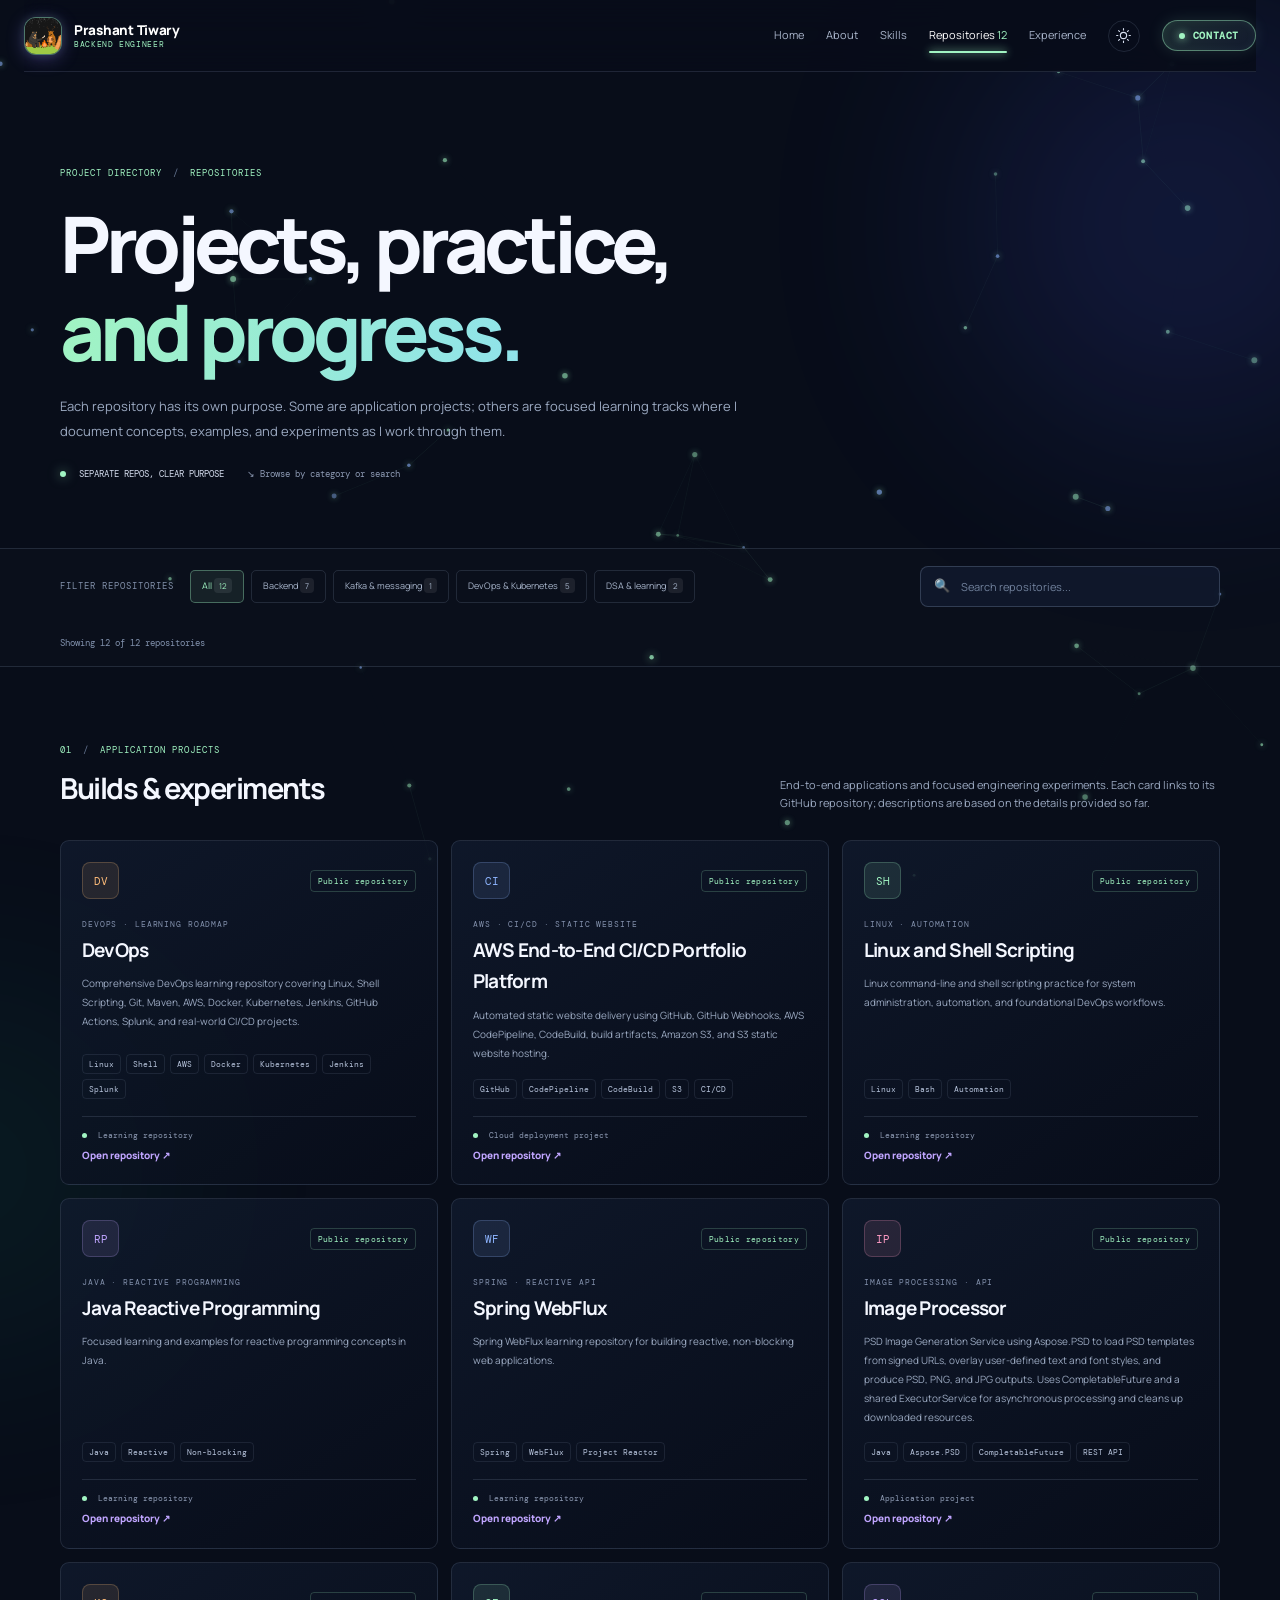
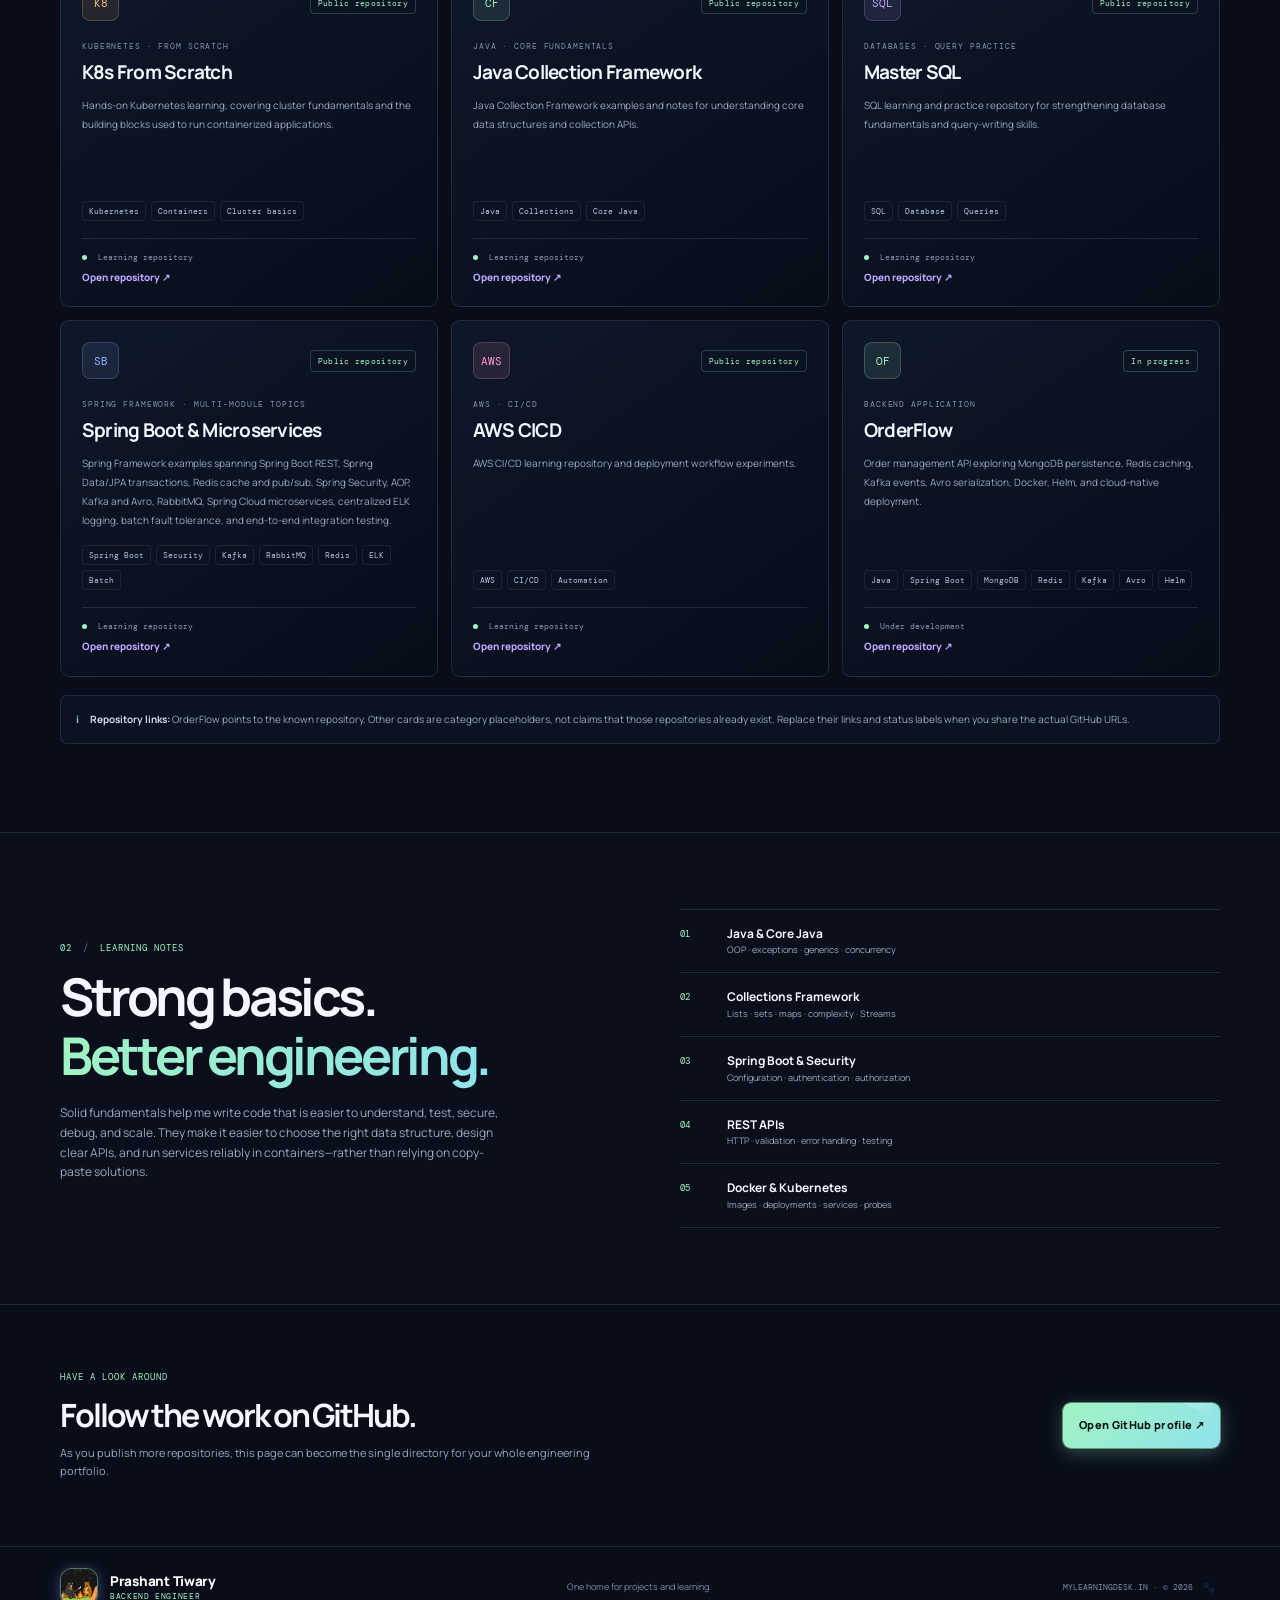
==== commit 9e76b8fb: "feat: update main.js version to 11.7 in index and projects HTML files; adjust canvas positioning for" ====
--- a/projects.html
+++ b/projects.html
@@ -258,6 +258,6 @@
   <!-- DYNAMIC FLOATING TOAST NOTIFICATION CONTAINER -->
   <div id="toastContainer" class="toast-container" aria-live="polite"></div>
 
-  <script src="assets/js/main.js?v=11.6"></script><script src="assets/js/projects.js?v=5.6"></script>
+  <script src="assets/js/main.js?v=11.7"></script><script src="assets/js/projects.js?v=5.6"></script>
 </body>
 </html>
--- a/assets/css/patrol-bear.css
+++ b/assets/css/patrol-bear.css
@@ -1370,9 +1370,10 @@
 .rope-canvas {
   position: fixed;
   top: 0;
-  right: 0;
+  left: 0;
   z-index: 1000;
   pointer-events: none;
+  /* JS sets width/height to full viewport – never constrain here */
 }
 @media print { .rope-canvas, .pull-rope { display: none; } }
 
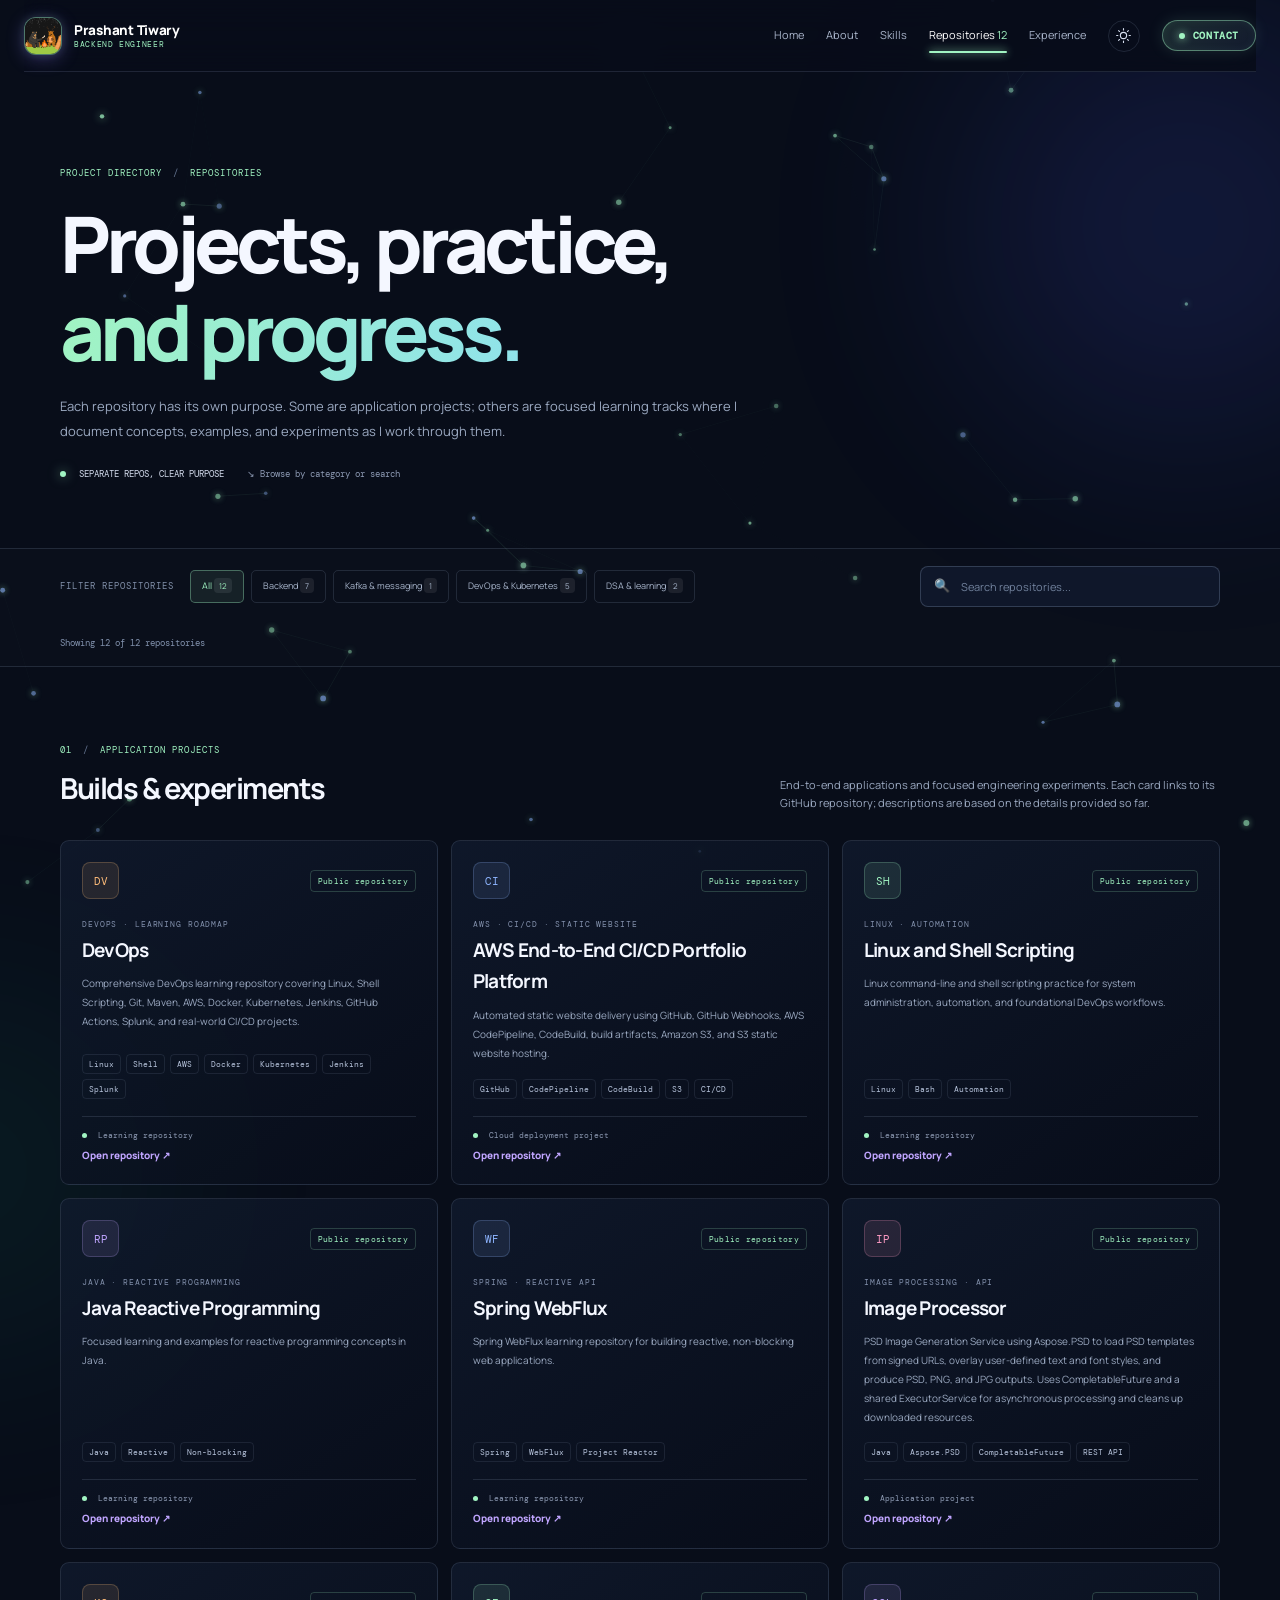
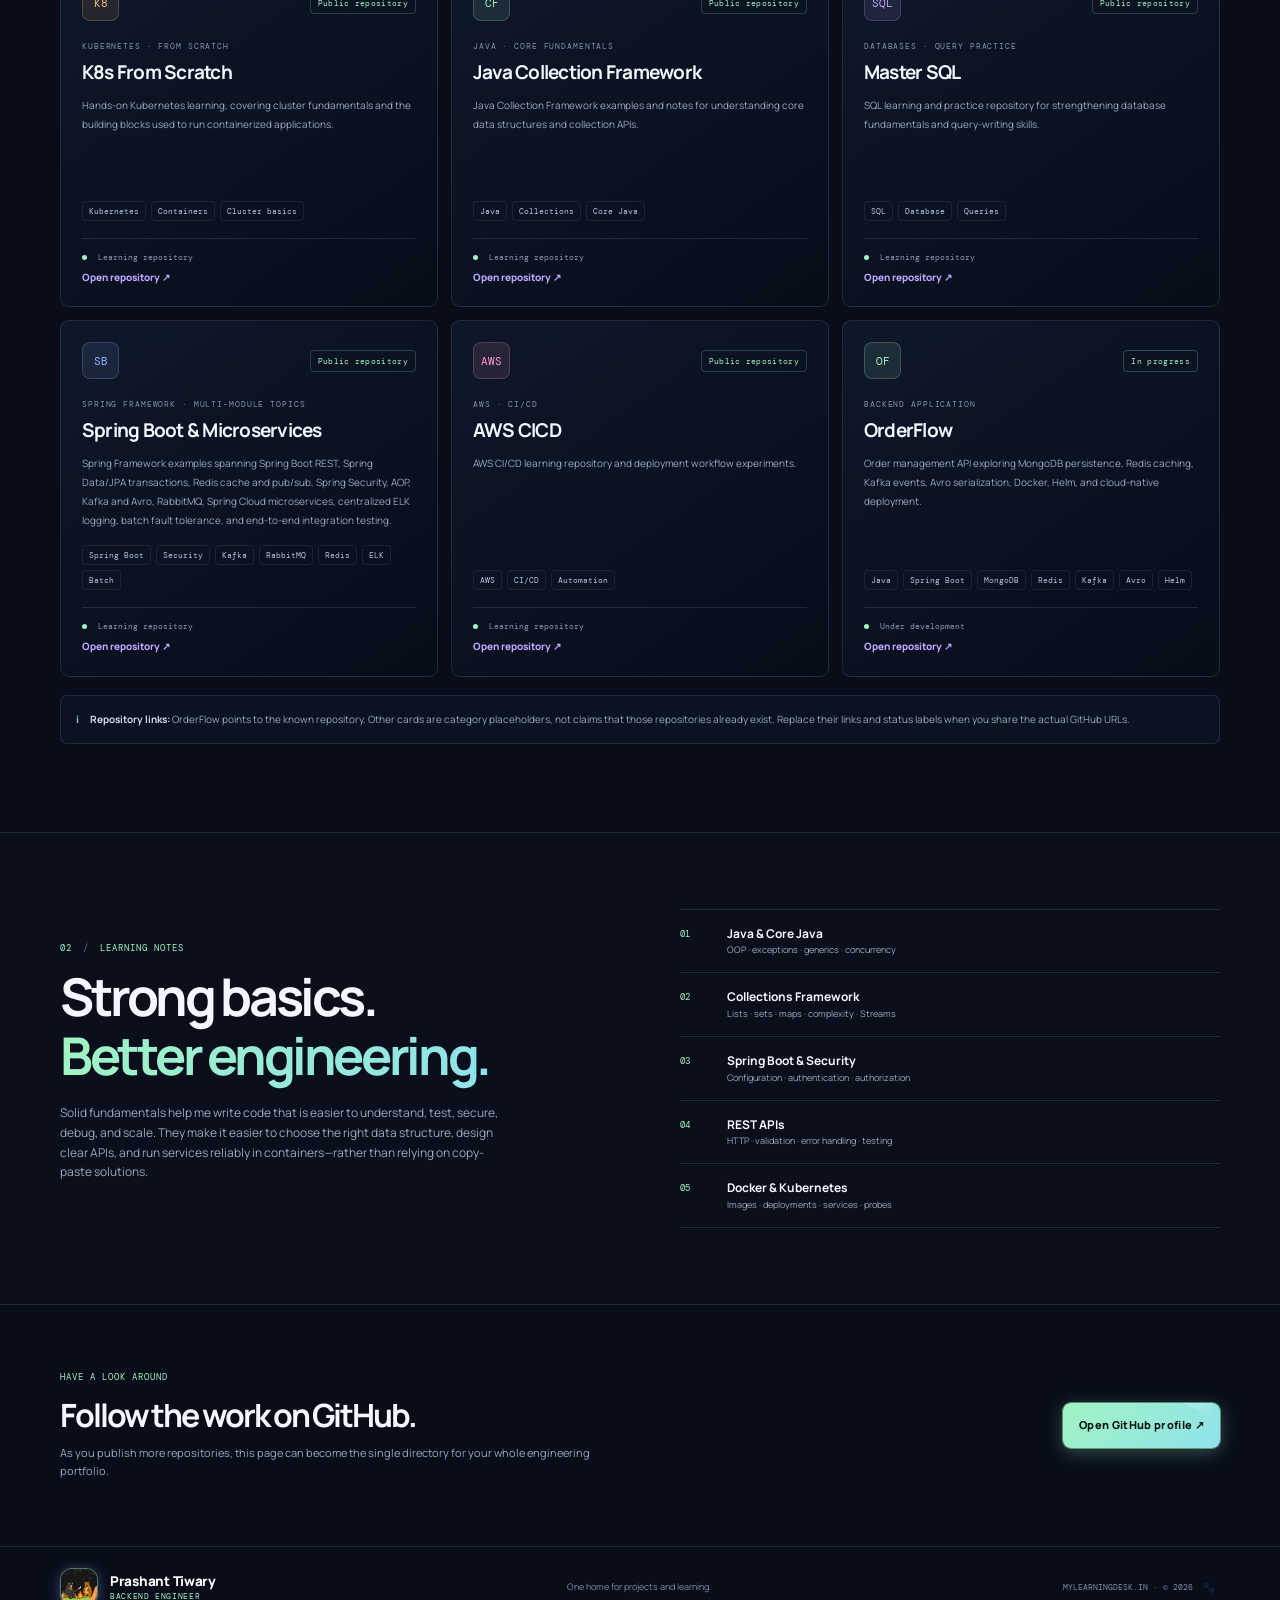
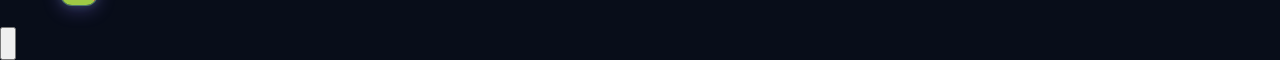
==== commit 7b715070: "feat: replace pull rope with theme bulb toggle for light/dark mode; maintain hidden rope for animati" ====
--- a/projects.html
+++ b/projects.html
@@ -188,11 +188,26 @@
   </button>
 
 
-  <!-- PULL ROPE: hangs from the top beside Contact, down to Nodi. Tap = sway, Nodi pulls = dark/light -->
-  <div class="pull-rope" id="pullRope" role="button" tabindex="0" aria-label="Pull cord: switch between dark and light mode (Nodi pulls it when you tap him)">
-    <span class="rope-thread"></span>
-    <span class="rope-knob"><i></i></span>
-  </div>
+
+  <!-- THEME BULB: fixed top-right glowing bulb — ON in light mode, OFF in dark mode -->
+  <button class="theme-bulb" id="themeBulb" type="button" aria-label="Toggle light / dark theme">
+    <svg class="bulb-svg" viewBox="0 0 48 72" fill="none" xmlns="http://www.w3.org/2000/svg" aria-hidden="true">
+      <circle class="bulb-glow3" cx="24" cy="22" r="20" fill="currentColor" opacity="0.07"/>
+      <circle class="bulb-glow2" cx="24" cy="22" r="15" fill="currentColor" opacity="0.12"/>
+      <circle class="bulb-glow1" cx="24" cy="22" r="11" fill="currentColor" opacity="0.18"/>
+      <path class="bulb-glass" d="M24 4C15.16 4 8 11.16 8 20c0 5.52 2.78 10.38 7 13.4V40h18v-6.6C37.22 30.38 40 25.52 40 20c0-8.84-7.16-16-16-16z"/>
+      <path class="bulb-filament" d="M19 34 Q21 28 24 26 Q27 28 29 34" stroke-width="1.5" stroke-linecap="round" stroke-linejoin="round" fill="none"/>
+      <rect class="bulb-cap" x="15" y="40" width="18" height="5" rx="2"/>
+      <rect class="bulb-cap" x="16" y="45" width="16" height="4" rx="2"/>
+      <rect class="bulb-cap" x="17" y="49" width="14" height="4" rx="2.5"/>
+      <line class="bulb-thread" x1="16" y1="42" x2="32" y2="42" stroke-width="0.8" stroke-linecap="round"/>
+      <line class="bulb-thread" x1="16" y1="47" x2="32" y2="47" stroke-width="0.8" stroke-linecap="round"/>
+      <line class="bulb-cord" x1="24" y1="53" x2="24" y2="68" stroke-width="2.5" stroke-linecap="round"/>
+      <circle class="bulb-pull" cx="24" cy="70" r="3"/>
+    </svg>
+  </button>
+  <!-- hidden rope anchor kept for Nodi climb animation compatibility -->
+  <div class="pull-rope" id="pullRope" aria-hidden="true" tabindex="-1" style="visibility:hidden;pointer-events:none;position:fixed;top:0;right:40px;width:0;height:0;overflow:hidden;"></div>
 
   <!-- CORNER POPPING MOON BEAR MASCOT (PERSISTENT COMPANION) -->
   <aside class="corner-bear-container" id="cornerBear" aria-label="Kodi the Corner Peeking Bear">
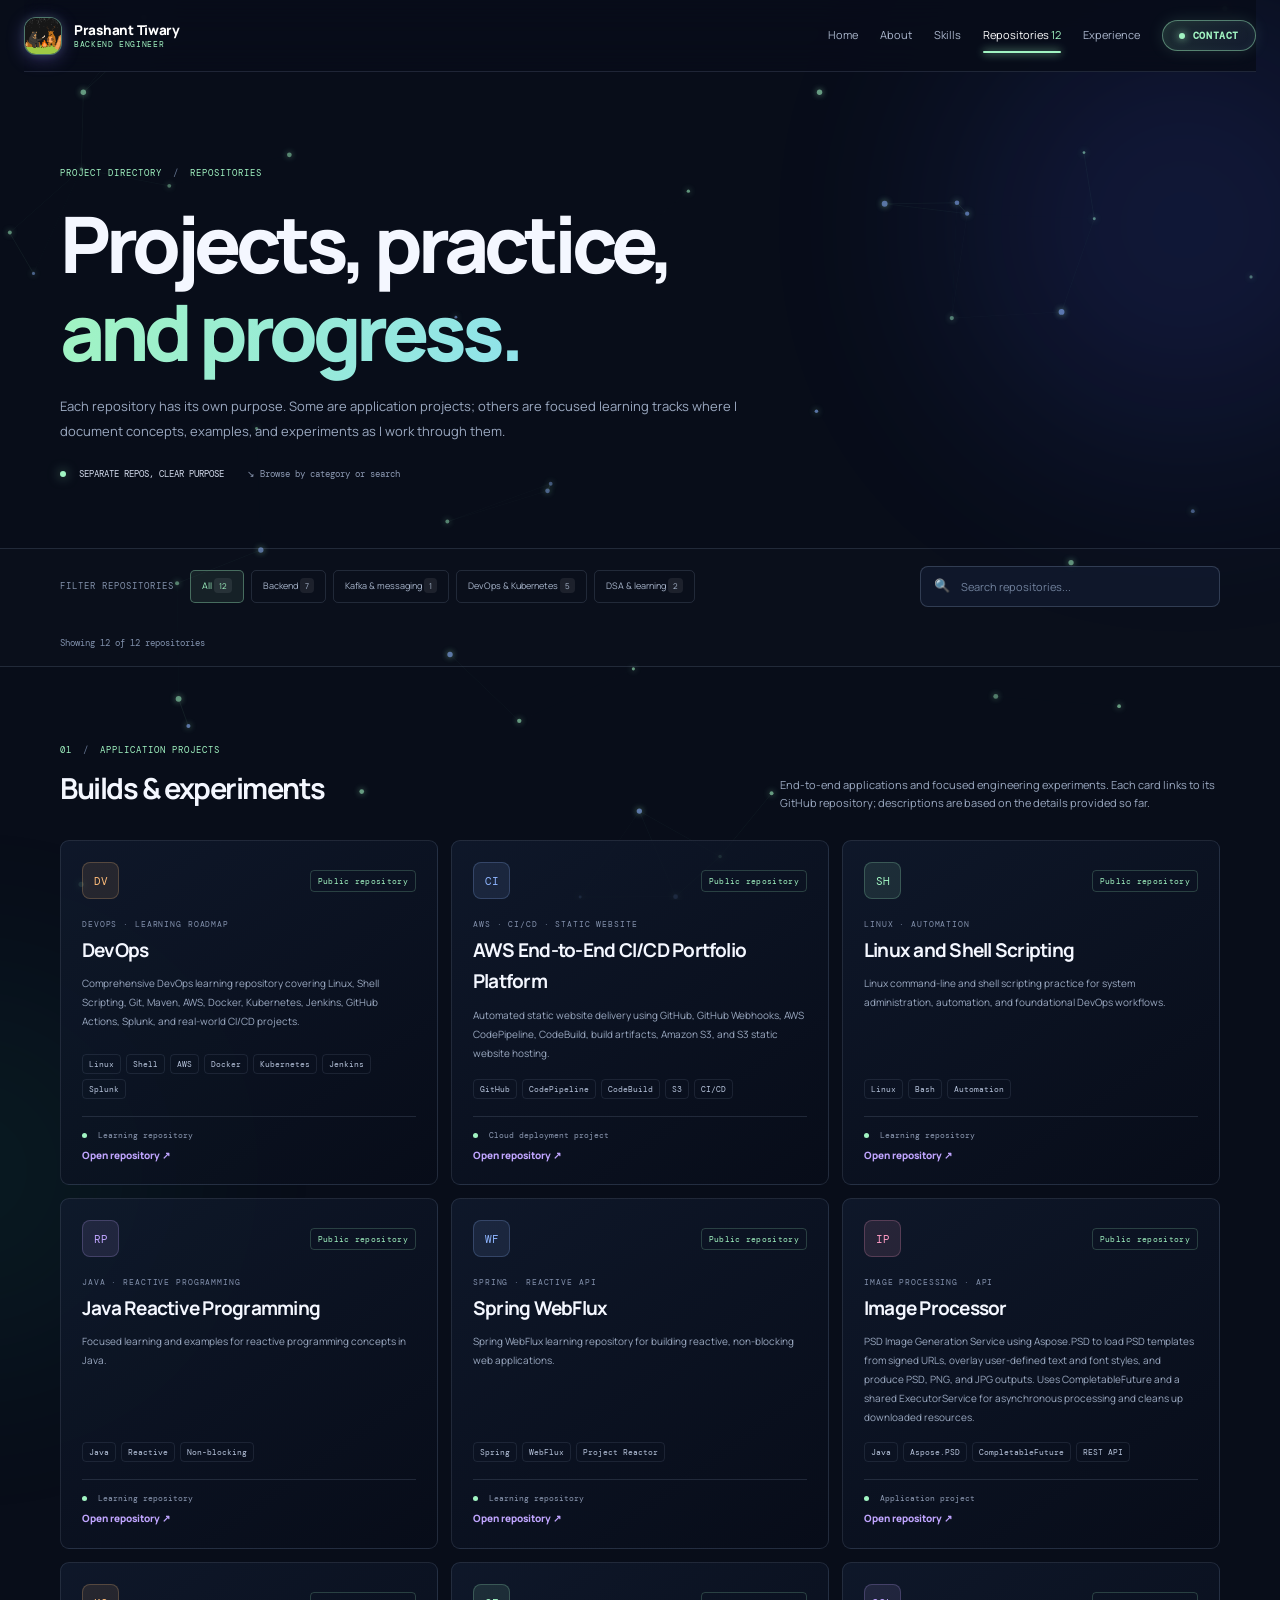
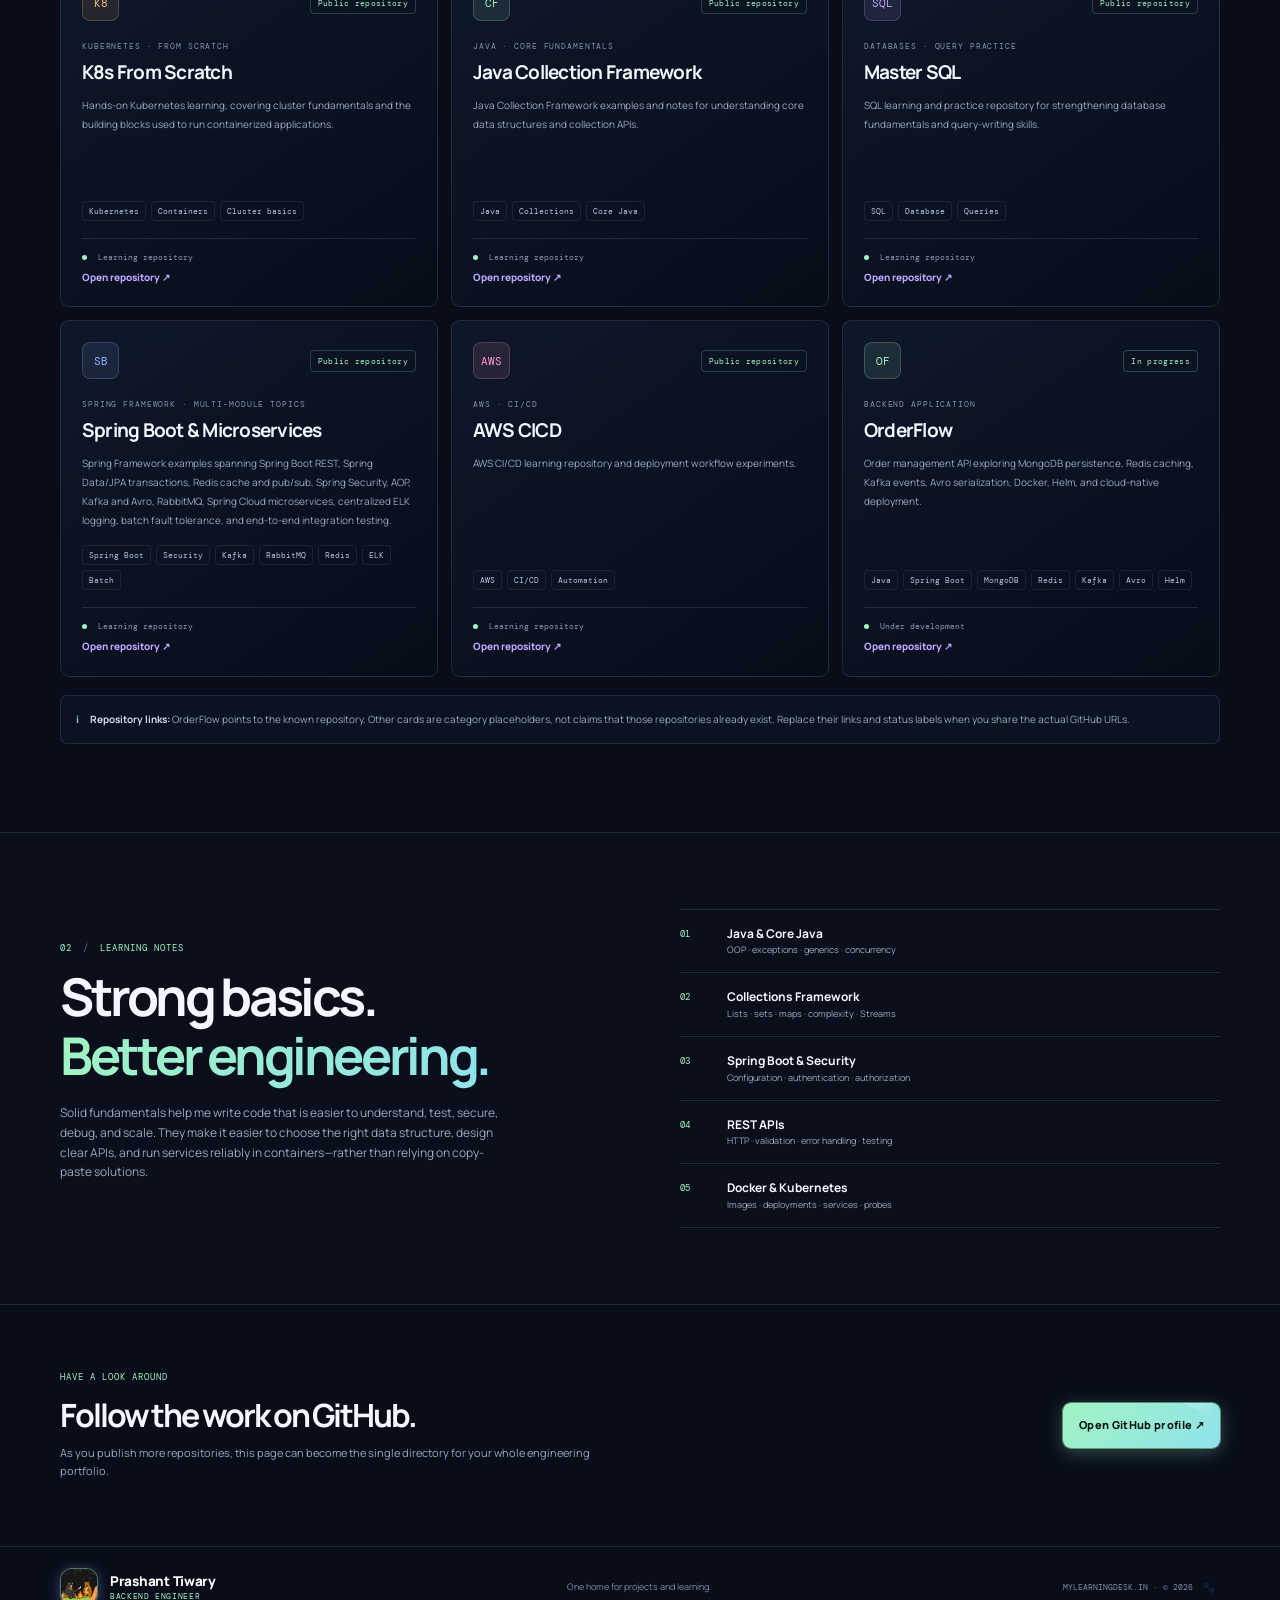
==== commit 8cdf4f2e: "Refactor theme toggle functionality: replace nav-mode button with lamp bulb, enhance pull-rope inter" ====
--- a/projects.html
+++ b/projects.html
@@ -27,7 +27,7 @@
     </a>
     <button class="menu-toggle" aria-label="Toggle navigation" aria-expanded="false"><span></span><span></span></button>
     <nav class="nav" aria-label="Main navigation">
-      <a href="index.html">Home</a><a href="index.html#about">About</a><a href="index.html#skills">Skills</a><a class="active" href="projects.html">Repositories <span class="nav-count">12</span></a><a href="index.html#journey">Experience</a><button class="nav-mode-btn" id="navModeBtn" type="button" aria-label="Toggle dark and light mode" title="Toggle dark/light mode"><svg viewBox="0 0 24 24" fill="none" stroke="currentColor" stroke-width="1.8" stroke-linecap="round" stroke-linejoin="round" aria-hidden="true"><circle cx="12" cy="12" r="5"/><path d="M12 1v2M12 21v2M4.22 4.22l1.42 1.42M18.36 18.36l1.42 1.42M1 12h2M21 12h2M4.22 19.78l1.42-1.42M18.36 5.64l1.42-1.42"/></svg></button><a class="nav-cta" href="index.html#contact"><span class="cta-pulse"></span> Contact</a>
+      <a href="index.html">Home</a><a href="index.html#about">About</a><a href="index.html#skills">Skills</a><a class="active" href="projects.html">Repositories <span class="nav-count">12</span></a><a href="index.html#journey">Experience</a><a class="nav-cta" href="index.html#contact"><span class="cta-pulse"></span> Contact</a>
     </nav>
   </header>
   <main>
@@ -105,9 +105,6 @@
       <span class="ms-pill-icon" aria-hidden="true">🐾</span>
       <span class="ms-pill-text"><span class="ms-pill-word">Animations:</span> <b id="msPillStatus">Off</b></span>
     </button>
-    <button class="ms-mode-btn" id="msModeBtn" type="button" aria-label="Toggle dark and light mode" title="Toggle dark / light mode">
-      <svg viewBox="0 0 24 24" fill="none" stroke="currentColor" stroke-width="1.8" stroke-linecap="round" stroke-linejoin="round" aria-hidden="true"><circle cx="12" cy="12" r="5"/><path d="M12 1v2M12 21v2M4.22 4.22l1.42 1.42M18.36 18.36l1.42 1.42M1 12h2M21 12h2M4.22 19.78l1.42-1.42M18.36 5.64l1.42-1.42"/></svg>
-    </button>
     <button class="ms-gear" id="mascotSettingsBtn" type="button" aria-label="Mascot settings" aria-haspopup="dialog" aria-expanded="false" aria-controls="mascotSettingsPanel" title="Mascot settings">
       <svg viewBox="0 0 24 24" fill="none" stroke="currentColor" stroke-width="1.8" stroke-linecap="round" stroke-linejoin="round" aria-hidden="true"><circle cx="12" cy="12" r="3.2"/><path d="M19.4 15a1.7 1.7 0 0 0 .34 1.87l.06.06a2 2 0 1 1-2.83 2.83l-.06-.06a1.7 1.7 0 0 0-1.87-.34 1.7 1.7 0 0 0-1.03 1.55V21a2 2 0 1 1-4 0v-.09a1.7 1.7 0 0 0-1.11-1.55 1.7 1.7 0 0 0-1.87.34l-.06.06a2 2 0 1 1-2.83-2.83l.06-.06A1.7 1.7 0 0 0 4.6 15a1.7 1.7 0 0 0-1.55-1.03H3a2 2 0 1 1 0-4h.09A1.7 1.7 0 0 0 4.6 8.9a1.7 1.7 0 0 0-.34-1.87l-.06-.06a2 2 0 1 1 2.83-2.83l.06.06a1.7 1.7 0 0 0 1.87.34H9a1.7 1.7 0 0 0 1.03-1.55V3a2 2 0 1 1 4 0v.09a1.7 1.7 0 0 0 1.03 1.55 1.7 1.7 0 0 0 1.87-.34l.06-.06a2 2 0 1 1 2.83 2.83l-.06.06a1.7 1.7 0 0 0-.34 1.87V9c.26.6.85 1 1.55 1.03H21a2 2 0 1 1 0 4h-.09c-.7.03-1.29.43-1.51 1.03Z"/></svg>
     </button>
@@ -189,25 +186,26 @@
 
 
 
-  <!-- THEME BULB: fixed top-right glowing bulb — ON in light mode, OFF in dark mode -->
-  <button class="theme-bulb" id="themeBulb" type="button" aria-label="Toggle light / dark theme">
-    <svg class="bulb-svg" viewBox="0 0 48 72" fill="none" xmlns="http://www.w3.org/2000/svg" aria-hidden="true">
-      <circle class="bulb-glow3" cx="24" cy="22" r="20" fill="currentColor" opacity="0.07"/>
-      <circle class="bulb-glow2" cx="24" cy="22" r="15" fill="currentColor" opacity="0.12"/>
-      <circle class="bulb-glow1" cx="24" cy="22" r="11" fill="currentColor" opacity="0.18"/>
-      <path class="bulb-glass" d="M24 4C15.16 4 8 11.16 8 20c0 5.52 2.78 10.38 7 13.4V40h18v-6.6C37.22 30.38 40 25.52 40 20c0-8.84-7.16-16-16-16z"/>
-      <path class="bulb-filament" d="M19 34 Q21 28 24 26 Q27 28 29 34" stroke-width="1.5" stroke-linecap="round" stroke-linejoin="round" fill="none"/>
-      <rect class="bulb-cap" x="15" y="40" width="18" height="5" rx="2"/>
-      <rect class="bulb-cap" x="16" y="45" width="16" height="4" rx="2"/>
-      <rect class="bulb-cap" x="17" y="49" width="14" height="4" rx="2.5"/>
-      <line class="bulb-thread" x1="16" y1="42" x2="32" y2="42" stroke-width="0.8" stroke-linecap="round"/>
-      <line class="bulb-thread" x1="16" y1="47" x2="32" y2="47" stroke-width="0.8" stroke-linecap="round"/>
-      <line class="bulb-cord" x1="24" y1="53" x2="24" y2="68" stroke-width="2.5" stroke-linecap="round"/>
-      <circle class="bulb-pull" cx="24" cy="70" r="3"/>
+  <!-- THEME LAMP: hanging bulb at ceiling, pull-rope hangs straight down from socket -->
+  <div class="theme-bulb" id="themeBulb" role="button" tabindex="0" aria-label="Lamp: toggle light and dark theme">
+    <svg class="bulb-svg" viewBox="0 0 48 56" fill="none" xmlns="http://www.w3.org/2000/svg" aria-hidden="true">
+      <circle class="bulb-glow3" cx="24" cy="22" r="22" fill="currentColor" opacity="0.08"/>
+      <circle class="bulb-glow2" cx="24" cy="22" r="16" fill="currentColor" opacity="0.14"/>
+      <circle class="bulb-glow1" cx="24" cy="22" r="11" fill="currentColor" opacity="0.22"/>
+      <rect class="bulb-mount" x="18" y="0" width="12" height="4" rx="1.5" fill="#525d73"/>
+      <line x1="24" y1="4" x2="24" y2="8" stroke="#525d73" stroke-width="2.5"/>
+      <path class="bulb-glass" d="M24 8C15.16 8 8 15.16 8 24c0 5.52 2.78 10.38 7 13.4V42h18v-4.6C37.22 34.38 40 29.52 40 24c0-8.84-7.16-16-16-16z"/>
+      <path class="bulb-filament" d="M19 36 Q21 28 24 26 Q27 28 29 36" stroke-width="1.6" stroke-linecap="round" stroke-linejoin="round" fill="none"/>
+      <rect class="bulb-cap" x="15" y="42" width="18" height="4" rx="1.5"/>
+      <rect class="bulb-cap" x="16" y="46" width="16" height="4" rx="1.5"/>
+      <rect class="bulb-cap" x="18" y="50" width="12" height="3" rx="1"/>
+      <line class="bulb-thread" x1="16" y1="44" x2="32" y2="44" stroke-width="0.8" stroke-linecap="round"/>
+      <line class="bulb-thread" x1="17" y1="48" x2="31" y2="48" stroke-width="0.8" stroke-linecap="round"/>
     </svg>
-  </button>
-  <!-- hidden rope anchor kept for Nodi climb animation compatibility -->
-  <div class="pull-rope" id="pullRope" aria-hidden="true" tabindex="-1" style="visibility:hidden;pointer-events:none;position:fixed;top:0;right:40px;width:0;height:0;overflow:hidden;"></div>
+  </div>
+
+  <!-- PULL ROPE: lamp cord hanging from the bulb socket — click or drag to pull down -->
+  <div class="pull-rope" id="pullRope" role="button" tabindex="0" aria-label="Pull lamp cord to switch theme"></div>
 
   <!-- CORNER POPPING MOON BEAR MASCOT (PERSISTENT COMPANION) -->
   <aside class="corner-bear-container" id="cornerBear" aria-label="Kodi the Corner Peeking Bear">
@@ -273,6 +271,6 @@
   <!-- DYNAMIC FLOATING TOAST NOTIFICATION CONTAINER -->
   <div id="toastContainer" class="toast-container" aria-live="polite"></div>
 
-  <script src="assets/js/main.js?v=11.7"></script><script src="assets/js/projects.js?v=5.6"></script>
+  <script src="assets/js/main.js?v=12.0"></script><script src="assets/js/projects.js?v=5.6"></script>
 </body>
 </html>
--- a/assets/css/styles.css
+++ b/assets/css/styles.css
@@ -120,24 +120,7 @@
 }
 
 .nav-mode-btn {
-  display: grid;
-  place-items: center;
-  width: 32px;
-  height: 32px;
-  padding: 0;
-  border-radius: 50%;
-  border: 1px solid var(--line);
-  background: transparent;
-  color: var(--t2);
-  cursor: pointer;
-  transition: all 0.2s ease;
-}
-.nav-mode-btn svg { width: 15px; height: 15px; }
-.nav-mode-btn:hover, .nav-mode-btn:focus-visible {
-  color: var(--green);
-  border-color: rgba(var(--green-rgb), 0.5);
-  transform: rotate(15deg);
-  outline: none;
+  display: none !important;
 }
 
 /* ==========================================================================
--- a/assets/css/patrol-bear.css
+++ b/assets/css/patrol-bear.css
@@ -804,13 +804,37 @@
 /* ==========================================================================
    MASCOT SETTINGS — visibility switches
    ========================================================================== */
+/* ---- All animations FULLY OFF when mascots disabled ---- */
 body.mascots-off .sparkle-particle,
-body.mascots-off .dust-puff { display: none !important; }
-
-/* Hiding is a graceful exit: fade and slide away, then switch visibility off once it has finished */
+body.mascots-off .dust-puff,
+body.mascots-off .patrol-scene,
+body.mascots-off #byteDogWrapper,
+body.mascots-off .corner-bear-container,
+body.mascots-off .deer-corner-peek,
+body.mascots-off .pull-rope,
+body.mascots-off .rope-canvas,
+body.mascots-off .nodi-climber,
+body.mascots-off .patrol-sprite.hop,
+body.mascots-off .patrol-sprite.is-jumping,
+body.mascots-off .mascot-controls,
+/* same for pre-JS class on <html> (zero flash on load) */
+html.mascots-off-init .patrol-scene,
+html.mascots-off-init .corner-bear-container,
+html.mascots-off-init .deer-corner-peek,
+html.mascots-off-init #byteDogWrapper,
+html.mascots-off-init .pull-rope,
+html.mascots-off-init .rope-canvas,
+html.mascots-off-init .mascot-controls {
+  display: none !important;
+  visibility: hidden !important;
+  opacity: 0 !important;
+  pointer-events: none !important;
+  animation: none !important;
+}
+
+/* When animations ON: gentle fade-in for patrol & corner bear */
 .patrol-scene { transition: opacity 0.5s ease; }
 .patrol-sprite { transition: opacity 0.45s ease; }
-body.mascots-off .patrol-scene,
 body.no-run .patrol-scene,
 body.no-kodi #patrolKodi,
 body.no-nodi #patrolDeer {
@@ -825,7 +849,6 @@
   animation: corner-bear-enter 1s cubic-bezier(0.22, 1, 0.36, 1) 0.5s backwards;
 }
 body.chase-active .corner-bear-container { transform: translateY(46px); }
-body.mascots-off .corner-bear-container,
 body.no-kodi .corner-bear-container {
   opacity: 0;
   transform: translateY(80px);
@@ -840,29 +863,10 @@
   100% { opacity: 1; transform: translateY(0) rotate(0deg); }
 }
 
-body.mascots-off .deer-corner-peek,
 body.no-nodi .deer-corner-peek {
   visibility: hidden;
   pointer-events: none;
   transition: opacity 0.3s ease, visibility 0s linear 0.7s;
-}
-
-/* ROPE & CORD: completely hidden & disabled when mascots/animations are off */
-body.mascots-off .pull-rope,
-body.mascots-off .rope-canvas,
-html.mascots-off-init .pull-rope,
-html.mascots-off-init .rope-canvas,
-html.mascots-off-init .patrol-scene,
-html.mascots-off-init .corner-bear-container,
-html.mascots-off-init .deer-corner-peek,
-body.mascots-off #byteDogWrapper,
-html.mascots-off-init #byteDogWrapper,
-body.mascots-off .mascot-controls,
-html.mascots-off-init .mascot-controls {
-  opacity: 0 !important;
-  visibility: hidden !important;
-  pointer-events: none !important;
-  display: none !important;
 }
 
 /* JUMP ANIMATIONS: disabled when mascots/animations are off */
@@ -920,6 +924,79 @@
   transform: scale(1.3);
   box-shadow: 0 0 6px var(--green);
 }
+
+/* ==========================================================================
+   THEME LAMP & BULB — ceiling fixture at the top of the pull cord
+   ========================================================================== */
+.theme-bulb {
+  position: fixed;
+  top: 0;
+  right: calc(var(--rope-right, 37px) - 2px);
+  width: 48px;
+  height: 56px;
+  padding: 0;
+  background: transparent;
+  border: none;
+  cursor: pointer;
+  z-index: 1002;
+  -webkit-tap-highlight-color: transparent;
+  outline: none;
+  transform-origin: 50% 0;
+  transition: transform 0.2s cubic-bezier(0.34, 1.56, 0.64, 1);
+}
+.theme-bulb:hover  { transform: scale(1.08); }
+.theme-bulb:active { transform: scale(0.95); }
+.theme-bulb:focus-visible { outline: 2px solid rgba(var(--green-rgb), 0.7); border-radius: 6px; }
+
+/* SVG parts — dark mode defaults (bulb OFF) */
+.bulb-svg { width: 100%; height: 100%; overflow: visible; display: block; }
+.bulb-glass   { fill: rgba(255, 255, 255, 0.05); stroke: rgba(180, 195, 220, 0.4); stroke-width: 1.4; transition: fill 0.35s, stroke 0.35s, filter 0.35s; }
+.bulb-filament{ stroke: rgba(180, 195, 220, 0.3); transition: stroke 0.35s; }
+.bulb-cap     { fill: #3a4454; transition: fill 0.35s; }
+.bulb-thread  { stroke: rgba(255, 255, 255, 0.2); }
+.bulb-mount   { fill: #525d73; }
+.bulb-glow1, .bulb-glow2, .bulb-glow3 { opacity: 0; transition: opacity 0.35s; }
+
+/* Light mode — bulb ON: warm glowing yellow lamp */
+html[data-mode="light"] .theme-bulb .bulb-glass {
+  fill: #ffe97a;
+  stroke: #f5c842;
+  filter: drop-shadow(0 0 10px #ffe066) drop-shadow(0 0 24px rgba(255, 215, 0, 0.7));
+}
+html[data-mode="light"] .theme-bulb .bulb-filament { stroke: #c8860a; }
+html[data-mode="light"] .theme-bulb .bulb-cap      { fill: #8a7040; }
+html[data-mode="light"] .theme-bulb .bulb-glow1    { opacity: 0.25; fill: #ffe97a; }
+html[data-mode="light"] .theme-bulb .bulb-glow2    { opacity: 0.15; fill: #ffe97a; }
+html[data-mode="light"] .theme-bulb .bulb-glow3    { opacity: 0.08; fill: #ffe97a; }
+
+/* Pulse aura when bulb is ON */
+@keyframes bulb-pulse {
+  0%, 100% { filter: drop-shadow(0 0 8px #ffe066) drop-shadow(0 0 20px rgba(255, 215, 0, 0.55)); }
+  50%       { filter: drop-shadow(0 0 14px #ffe97a) drop-shadow(0 0 34px rgba(255, 215, 0, 0.85)); }
+}
+html[data-mode="light"] .theme-bulb .bulb-glass { animation: bulb-pulse 2.8s ease-in-out infinite; }
+@media (prefers-reduced-motion: reduce) { html[data-mode="light"] .theme-bulb .bulb-glass { animation: none !important; } }
+
+/* Flash brighter while cord is pulled past trigger */
+.theme-bulb.pull-armed .bulb-glass {
+  fill: #fff3a8 !important;
+  stroke: #ffdd44 !important;
+  filter: drop-shadow(0 0 18px #fff) drop-shadow(0 0 36px #ffd700) !important;
+}
+
+/* Swing on switch release */
+@keyframes bulb-swing {
+  0%   { transform: rotate(0deg); }
+  25%  { transform: rotate(6deg); }
+  50%  { transform: rotate(-5deg); }
+  75%  { transform: rotate(2deg); }
+  100% { transform: rotate(0deg); }
+}
+.theme-bulb.swinging { animation: bulb-swing 0.65s cubic-bezier(0.22, 1, 0.36, 1); }
+
+/* Hidden when mascots/animations are off */
+body.mascots-off .theme-bulb,
+html.mascots-off-init .theme-bulb { display: none !important; }
 
 /* ==========================================================================
    MASCOT CONTROLS — floating direct toggle pill + mode + gear button + popup panel
@@ -1267,23 +1344,26 @@
 
 
 /* ==========================================================================
-   PULL ROPE — hangs from the top, beside Contact, down to Nodi's hoof
+   PULL ROPE — hangs directly from the bottom of the lamp socket
    ========================================================================== */
 .pull-rope {
   --rl: calc(50vh + 49px);
   position: fixed;
-  top: 0;
+  top: 50px;
   right: var(--rope-right, 37px);
-  width: 22px;
+  width: 44px;
   height: var(--rl);
   rotate: var(--tilt, 0deg);
-  z-index: 1000;
-  cursor: pointer;
+  z-index: 1001;
+  cursor: grab;
+  touch-action: none;
+  user-select: none;
+  background: transparent;
   transform-origin: 50% 0;
-  animation: rope-idle 6s ease-in-out infinite;
   -webkit-tap-highlight-color: transparent;
   outline: none;
 }
+.pull-rope:active, .pull-rope.is-pulling { cursor: grabbing; }
 .rope-thread {
   position: absolute;
   top: 0;
@@ -1365,6 +1445,12 @@
 .pull-rope { width: 44px; animation: none !important; background: transparent; cursor: grab; touch-action: none; user-select: none; }
 .pull-rope:active, .pull-rope.is-pulling { cursor: grabbing; }
 .pull-rope.nudge, .pull-rope.pulled { animation: none !important; }
+/* pull-armed: threshold crossed — a subtle glow on the rope canvas area signals "release to switch" */
+@keyframes rope-arm-pulse {
+  0%, 100% { box-shadow: 0 0 0 0 rgba(var(--green-rgb), 0); }
+  50%       { box-shadow: 0 0 0 4px rgba(var(--green-rgb), 0.35); }
+}
+.pull-rope.pull-armed { animation: rope-arm-pulse 0.4s ease-in-out 2 !important; }
 .rope-thread, .rope-knob { display: none; }
 .pull-rope:focus-visible { outline: 2px solid rgba(var(--green-rgb), 0.7); outline-offset: 2px; border-radius: 6px; }
 .rope-canvas {
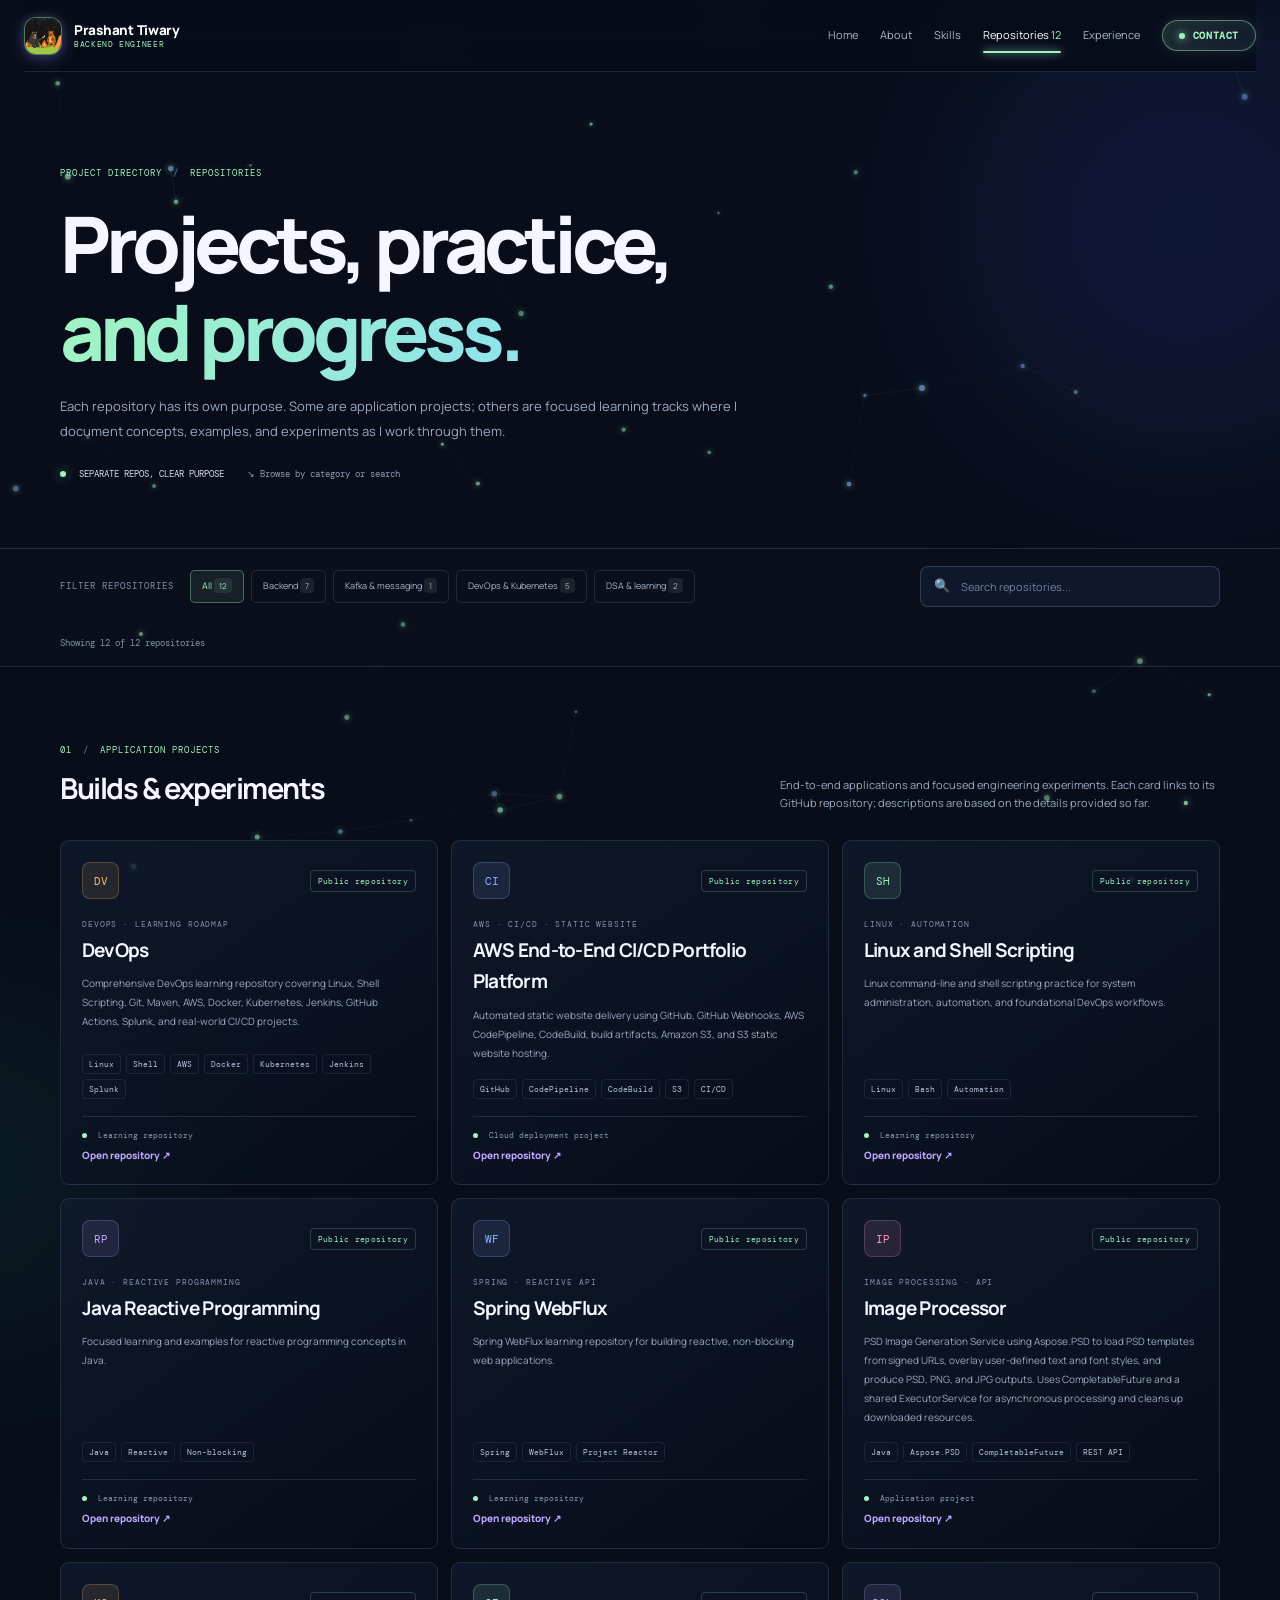
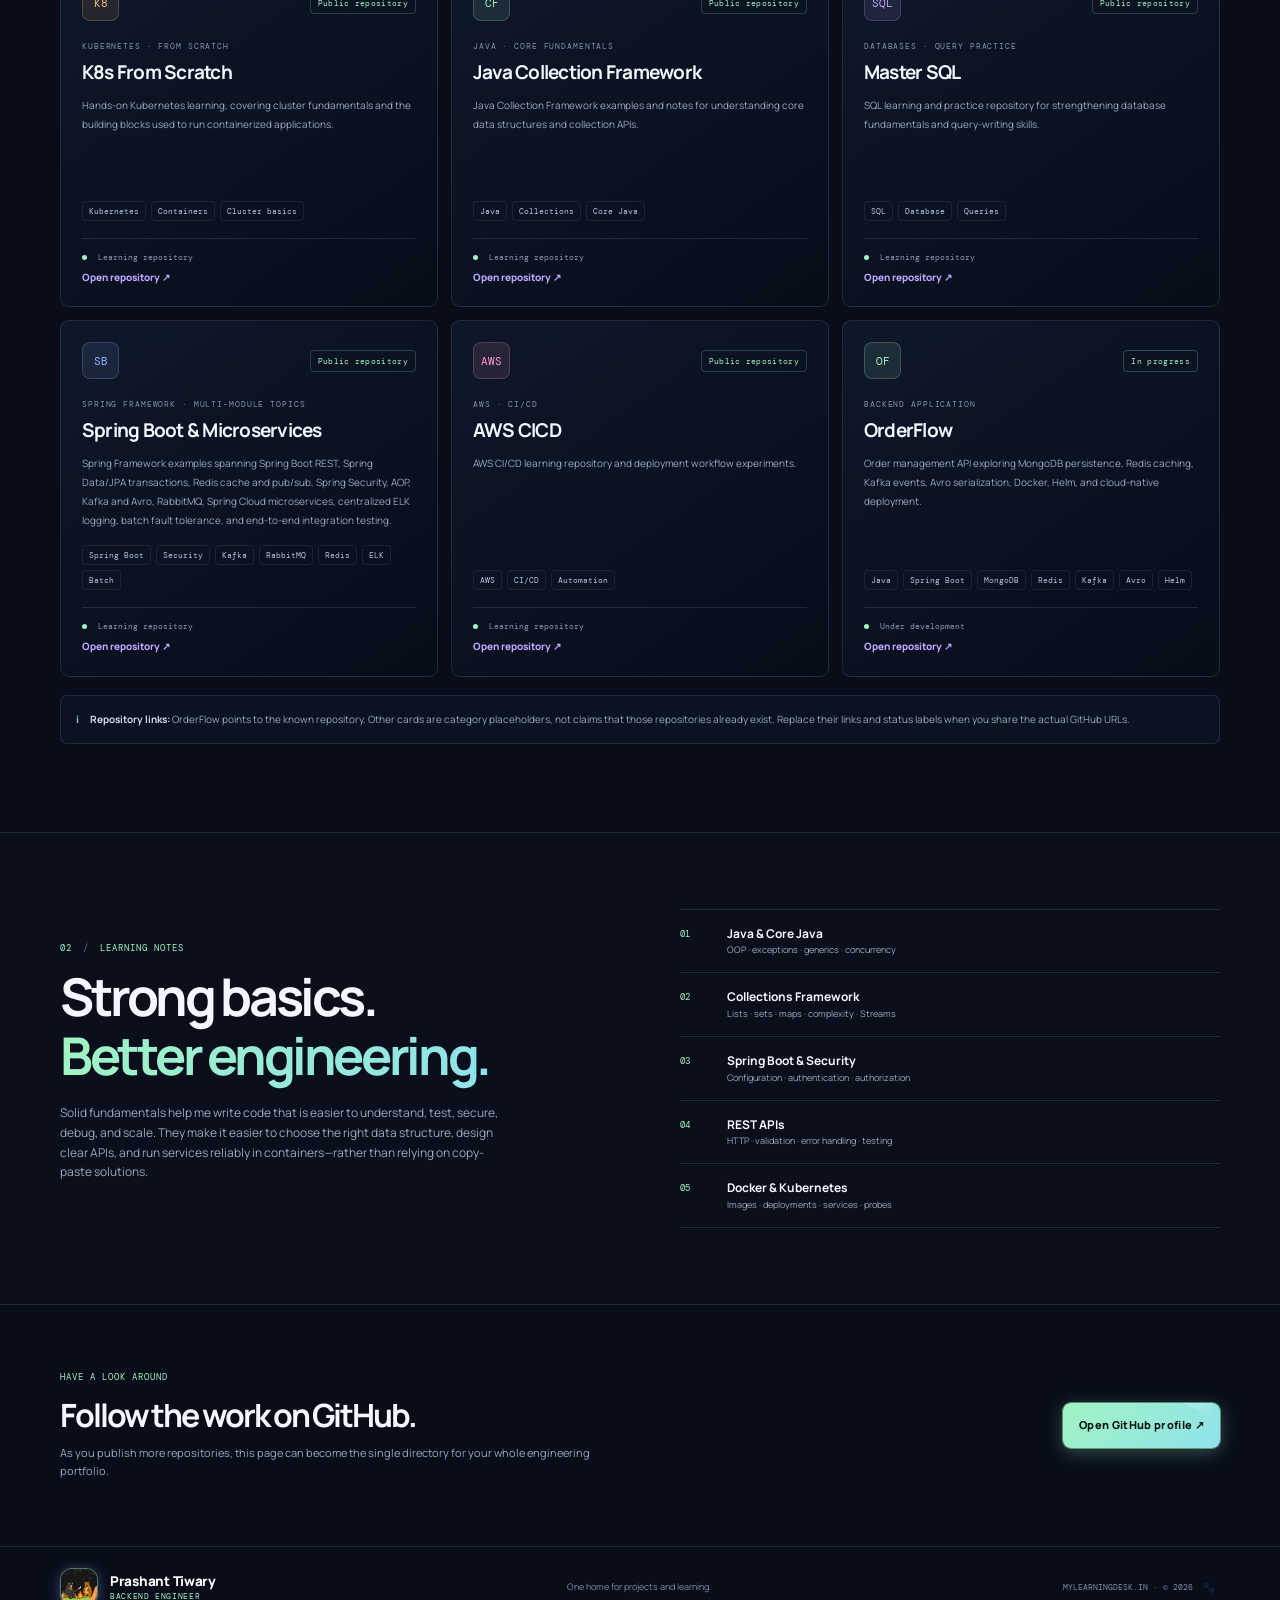
==== commit 5c7dc0c4: "feat: enhance accessibility by disabling pointer events on pull-rope and theme bulb when mobile menu" ====
--- a/projects.html
+++ b/projects.html
@@ -271,6 +271,6 @@
   <!-- DYNAMIC FLOATING TOAST NOTIFICATION CONTAINER -->
   <div id="toastContainer" class="toast-container" aria-live="polite"></div>
 
-  <script src="assets/js/main.js?v=12.0"></script><script src="assets/js/projects.js?v=5.6"></script>
+  <script src="assets/js/main.js?v=12.1"></script><script src="assets/js/projects.js?v=5.6"></script>
 </body>
 </html>
--- a/assets/css/styles.css
+++ b/assets/css/styles.css
@@ -1276,6 +1276,8 @@
 @media(max-width: 1120px) {
   .menu-toggle {
     display: flex !important;
+    position: relative;
+    z-index: 1050;
     background: rgba(var(--ov-rgb),0.05);
     border: 1px solid var(--line);
     border-radius: 8px;
--- a/assets/css/patrol-bear.css
+++ b/assets/css/patrol-bear.css
@@ -994,6 +994,14 @@
 }
 .theme-bulb.swinging { animation: bulb-swing 0.65s cubic-bezier(0.22, 1, 0.36, 1); }
 
+/* When mobile navigation menu is open, disable pull-rope and bulb pointer-events so dropdown links are 100% accessible */
+body.menu-open .pull-rope,
+body.menu-open .theme-bulb,
+body:has(.nav.open) .pull-rope,
+body:has(.nav.open) .theme-bulb {
+  pointer-events: none !important;
+}
+
 /* Hidden when mascots/animations are off */
 body.mascots-off .theme-bulb,
 html.mascots-off-init .theme-bulb { display: none !important; }
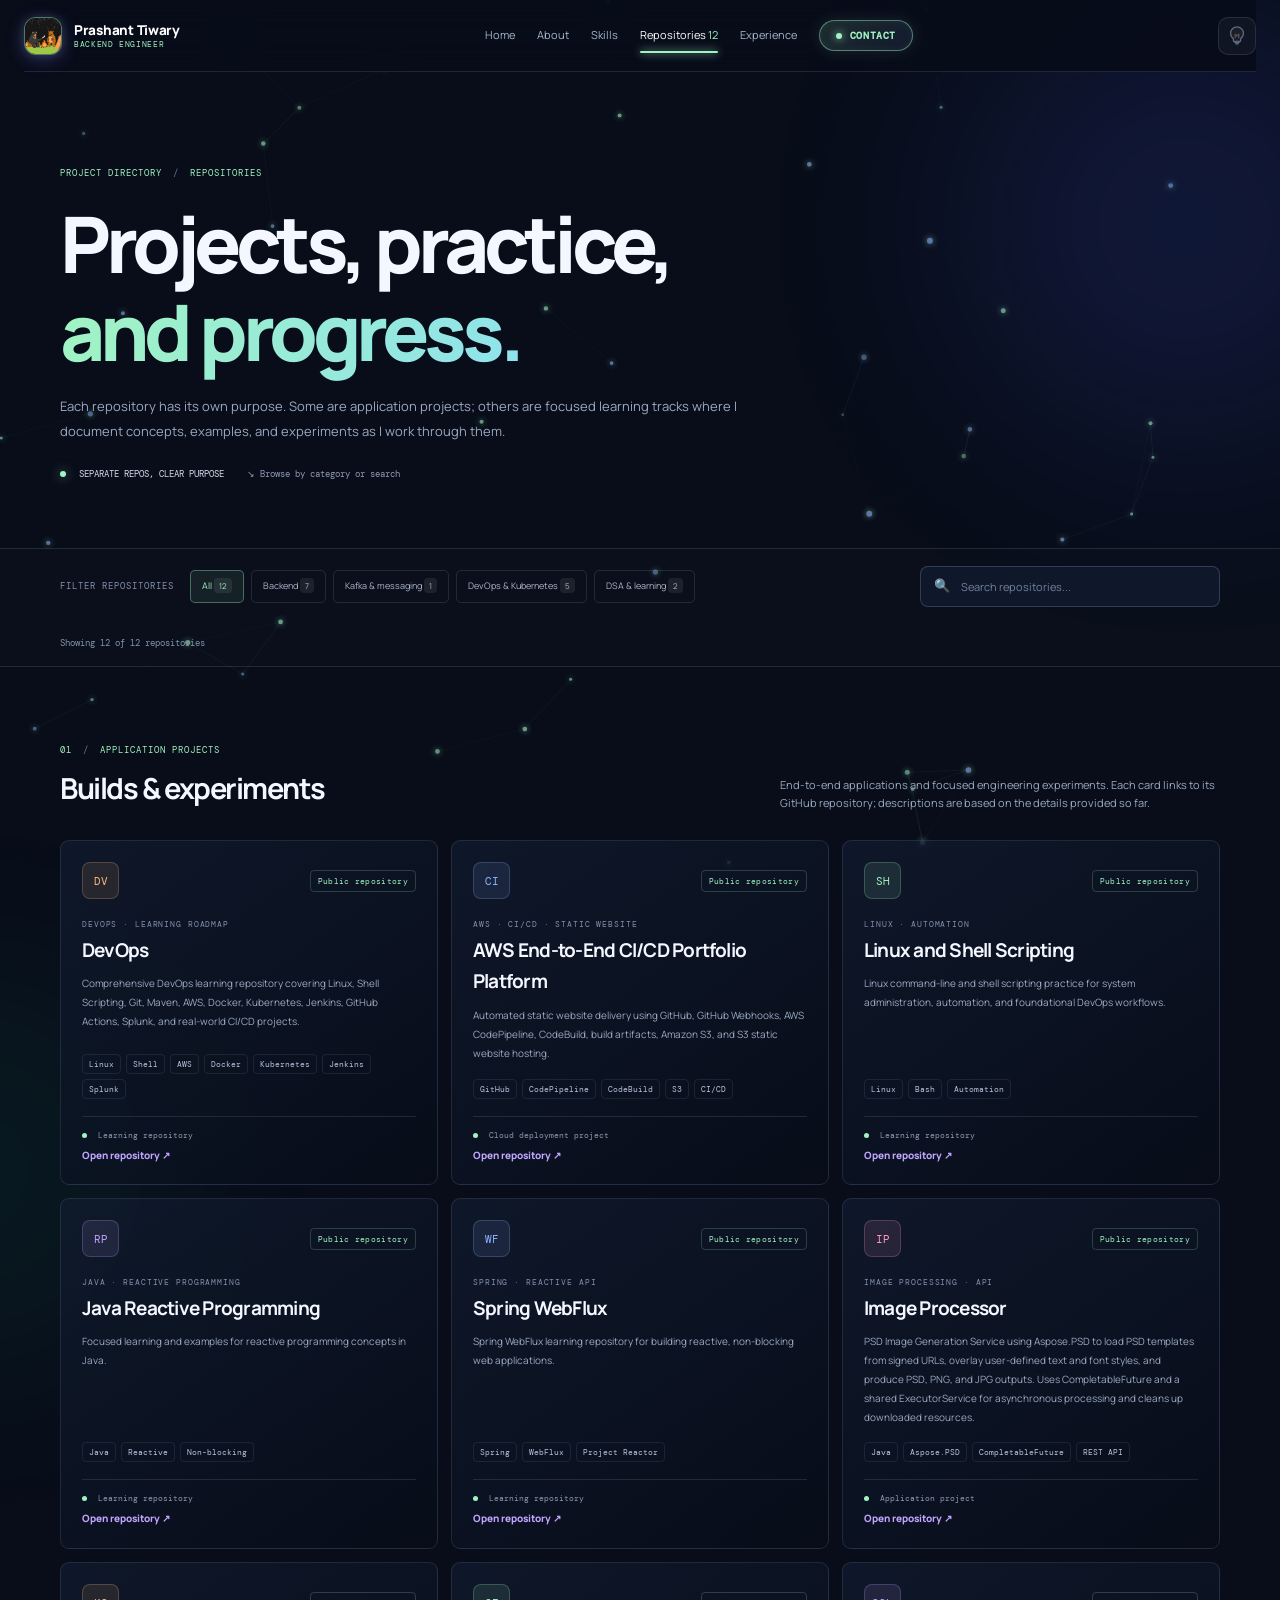
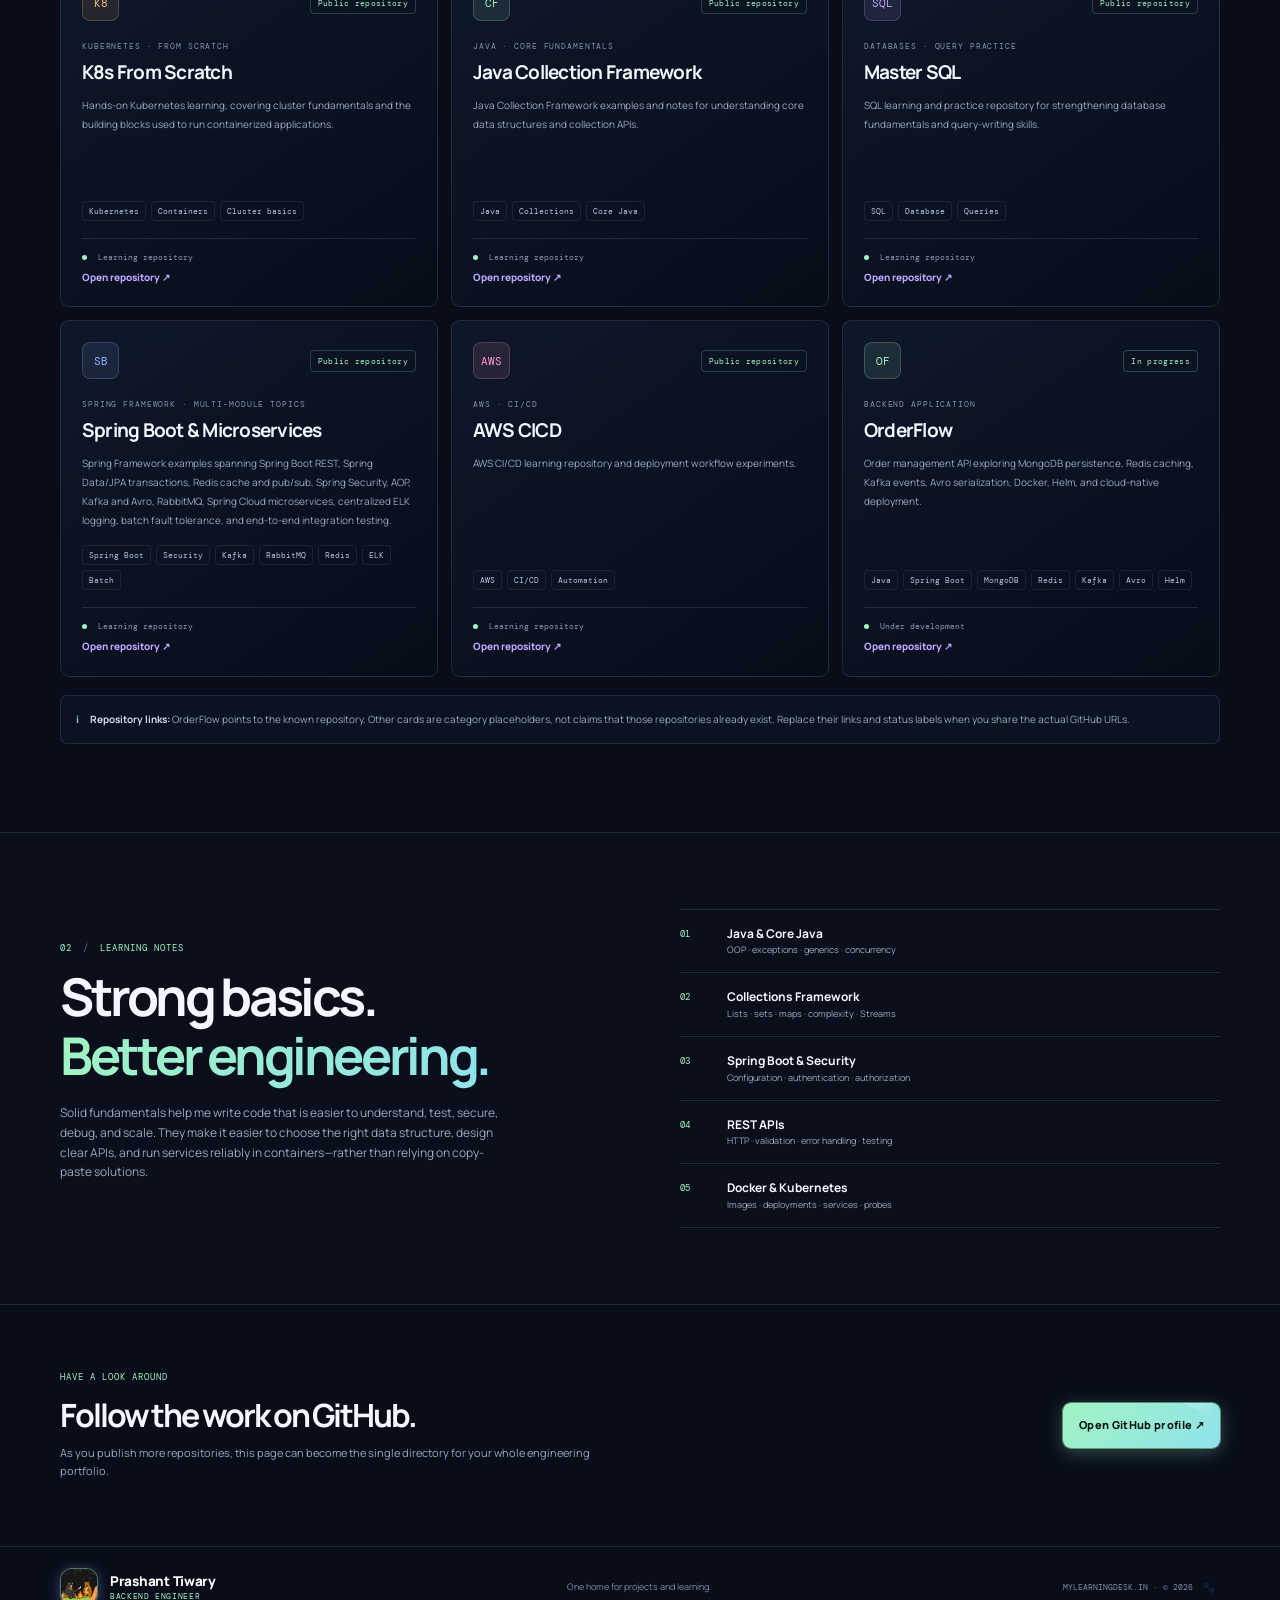
==== commit 171d0848: "Refactor theme toggle functionality and improve UI elements - Updated the theme toggle button in the" ====
--- a/projects.html
+++ b/projects.html
@@ -9,8 +9,8 @@
   <link rel="preconnect" href="https://fonts.googleapis.com"><link rel="preconnect" href="https://fonts.gstatic.com" crossorigin>
   <link href="https://fonts.googleapis.com/css2?family=DM+Mono:wght@400;500&family=Manrope:wght@400;500;600;700;800&display=swap" rel="stylesheet">
   <link rel="icon" type="image/svg+xml" href="assets/favicon.svg">
-  <link rel="stylesheet" href="assets/css/styles.css?v=6.3">
-  <link rel="stylesheet" href="assets/css/patrol-bear.css?v=11.0">
+  <link rel="stylesheet" href="assets/css/styles.css?v=6.4">
+  <link rel="stylesheet" href="assets/css/patrol-bear.css?v=12.0">
 </head>
 <body>
   <div class="scroll-progress-bar" id="scrollProgressBar"></div>
@@ -25,10 +25,22 @@
         <span class="brand-title">Backend Engineer</span>
       </div>
     </a>
-    <button class="menu-toggle" aria-label="Toggle navigation" aria-expanded="false"><span></span><span></span></button>
     <nav class="nav" aria-label="Main navigation">
       <a href="index.html">Home</a><a href="index.html#about">About</a><a href="index.html#skills">Skills</a><a class="active" href="projects.html">Repositories <span class="nav-count">12</span></a><a href="index.html#journey">Experience</a><a class="nav-cta" href="index.html#contact"><span class="cta-pulse"></span> Contact</a>
     </nav>
+    <div class="header-actions">
+      <button class="theme-bulb-btn" id="themeBulb" type="button" aria-label="Switch theme" title="Switch theme (click or pull cord)">
+        <span class="bulb-halo" aria-hidden="true"></span>
+        <svg class="bulb-svg" viewBox="0 0 24 24" fill="none" xmlns="http://www.w3.org/2000/svg" aria-hidden="true">
+          <path class="bulb-glass" d="M12 2C8.134 2 5 5.134 5 9c0 2.38 1.19 4.47 3 5.74V17c0 .55.45 1 1 1h6c.55 0 1-.45 1-1v-2.26c1.81-1.27 3-3.36 3-5.74 0-3.866-3.134-7-7-7z"/>
+          <path class="bulb-filament" d="M10 14V10L12 12L14 10V14" stroke-width="1.3" stroke-linecap="round" stroke-linejoin="round"/>
+          <circle class="bulb-spark-dot" cx="12" cy="11" r="1"/>
+          <path class="bulb-cap" d="M9 18h6v1.5H9zM10 19.5h4v1.5h-4z"/>
+          <path class="bulb-contact" d="M11 21h2v1h-2z"/>
+        </svg>
+      </button>
+      <button class="menu-toggle" aria-label="Toggle navigation" aria-expanded="false"><span></span><span></span></button>
+    </div>
   </header>
   <main>
     <section class="projects-hero wrap"><div class="section-label">PROJECT DIRECTORY <span>/</span> REPOSITORIES</div><h1>Projects, practice,<br><span class="gradient">and progress.</span></h1><p class="projects-lede">Each repository has its own purpose. Some are application projects; others are focused learning tracks where I document concepts, examples, and experiments as I work through them.</p><div class="projects-meta"><span><i class="pulse"></i> SEPARATE REPOS, CLEAR PURPOSE</span><span>↘ Browse by category or search</span></div></section>
@@ -184,27 +196,7 @@
     <span class="arrow-up">↑</span>
   </button>
 
-
-
-  <!-- THEME LAMP: hanging bulb at ceiling, pull-rope hangs straight down from socket -->
-  <div class="theme-bulb" id="themeBulb" role="button" tabindex="0" aria-label="Lamp: toggle light and dark theme">
-    <svg class="bulb-svg" viewBox="0 0 48 56" fill="none" xmlns="http://www.w3.org/2000/svg" aria-hidden="true">
-      <circle class="bulb-glow3" cx="24" cy="22" r="22" fill="currentColor" opacity="0.08"/>
-      <circle class="bulb-glow2" cx="24" cy="22" r="16" fill="currentColor" opacity="0.14"/>
-      <circle class="bulb-glow1" cx="24" cy="22" r="11" fill="currentColor" opacity="0.22"/>
-      <rect class="bulb-mount" x="18" y="0" width="12" height="4" rx="1.5" fill="#525d73"/>
-      <line x1="24" y1="4" x2="24" y2="8" stroke="#525d73" stroke-width="2.5"/>
-      <path class="bulb-glass" d="M24 8C15.16 8 8 15.16 8 24c0 5.52 2.78 10.38 7 13.4V42h18v-4.6C37.22 34.38 40 29.52 40 24c0-8.84-7.16-16-16-16z"/>
-      <path class="bulb-filament" d="M19 36 Q21 28 24 26 Q27 28 29 36" stroke-width="1.6" stroke-linecap="round" stroke-linejoin="round" fill="none"/>
-      <rect class="bulb-cap" x="15" y="42" width="18" height="4" rx="1.5"/>
-      <rect class="bulb-cap" x="16" y="46" width="16" height="4" rx="1.5"/>
-      <rect class="bulb-cap" x="18" y="50" width="12" height="3" rx="1"/>
-      <line class="bulb-thread" x1="16" y1="44" x2="32" y2="44" stroke-width="0.8" stroke-linecap="round"/>
-      <line class="bulb-thread" x1="17" y1="48" x2="31" y2="48" stroke-width="0.8" stroke-linecap="round"/>
-    </svg>
-  </div>
-
-  <!-- PULL ROPE: lamp cord hanging from the bulb socket — click or drag to pull down -->
+  <!-- PULL ROPE: lamp cord hanging from the ceiling — pull down to toggle theme -->
   <div class="pull-rope" id="pullRope" role="button" tabindex="0" aria-label="Pull lamp cord to switch theme"></div>
 
   <!-- CORNER POPPING MOON BEAR MASCOT (PERSISTENT COMPANION) -->
@@ -271,6 +263,6 @@
   <!-- DYNAMIC FLOATING TOAST NOTIFICATION CONTAINER -->
   <div id="toastContainer" class="toast-container" aria-live="polite"></div>
 
-  <script src="assets/js/main.js?v=12.1"></script><script src="assets/js/projects.js?v=5.6"></script>
+  <script src="assets/js/main.js?v=12.3"></script><script src="assets/js/projects.js?v=5.6"></script>
 </body>
 </html>
--- a/assets/css/styles.css
+++ b/assets/css/styles.css
@@ -1,6 +1,6 @@
  :root{--bg:#080d19;--bg2:#0c1424;--panel:#111b2e;--bg-rgb:8,13,25;--panel-rgb:17,27,46;--green:#a1f4c2;--green-rgb:161,244,194;--blue:#8eb5ff;--blue-rgb:142,181,255;--purple:#c0a5ff;--purple-rgb:192,165,255;--cyan:#8fe2ec;--violet:#b4a1ff;--glow1:#4c61ff;--glow2:#20d5a0;--text:#f4f7ff;--strong:#fff;--t1:#f0f4fc;--t2:#d4dced;--t3:#b7c4dc;--ov-rgb:255,255,255;--shadow-rgb:0,0,0;--muted:#9ba9c1;--line:rgba(175,195,233,.14);--font:"Manrope",sans-serif;--mono:"DM Mono",monospace;--max:1160px}
 *{box-sizing:border-box}html{scroll-behavior:smooth;scroll-padding-top:95px;overflow-x:hidden;width:100%;max-width:100vw}body{margin:0;background:var(--bg);color:var(--text);font-family:var(--font);line-height:1.65;overflow-x:hidden;width:100%;max-width:100vw;position:relative}img,svg,canvas{max-width:100%}a{color:inherit;text-decoration:none}button{font:inherit}::selection{background:var(--green);color:#07120c}.ambient{position:absolute;z-index:-1;pointer-events:none;border-radius:50%;filter:blur(110px);opacity:.14;max-width:100vw;overflow:hidden}.ambient-a{width:450px;height:450px;background:var(--glow1);top:0;right:-130px}.ambient-b{width:380px;height:380px;background:var(--glow2);top:980px;left:-220px;opacity:.07}.wrap{width:min(var(--max),calc(100% - 48px));margin:0 auto}
-.header{height:72px;width:min(1280px,calc(100% - 48px));margin:auto;display:flex;align-items:center;justify-content:space-between;border-bottom:1px solid var(--line);position:sticky;top:0;z-index:100;background:rgba(var(--bg-rgb),0.92);backdrop-filter:blur(16px);-webkit-backdrop-filter:blur(16px)}.brand{display:flex;align-items:center;gap:11px;font-size:13px;font-weight:800;letter-spacing:-.02em}.brand-icon{display:grid;place-items:center;width:37px;height:37px;border-radius:11px;background:linear-gradient(135deg,#8a78ff,#43cfe9);font-size:13px;color:var(--strong);letter-spacing:-.04em}.brand-icon span{color:var(--green)}.nav{display:flex;align-items:center;gap:22px;color:#aab6cc;font-size:11px}.nav a{transition:color .2s}.nav a:hover,.nav a.active{color:var(--strong)}.nav-count{color:var(--green)}.menu-toggle{display:none;background:none;border:0;padding:8px}.menu-toggle span{display:block;width:23px;height:2px;background:#fff;margin:5px}
+.header{height:72px;width:min(1280px,calc(100% - 48px));margin:auto;display:flex;align-items:center;justify-content:space-between;border-bottom:1px solid var(--line);position:sticky;top:0;z-index:100;background:rgba(var(--bg-rgb),0.92);backdrop-filter:blur(16px);-webkit-backdrop-filter:blur(16px)}.brand{display:flex;align-items:center;gap:11px;font-size:13px;font-weight:800;letter-spacing:-.02em}.brand-icon{display:grid;place-items:center;width:37px;height:37px;border-radius:11px;background:linear-gradient(135deg,#8a78ff,#43cfe9);font-size:13px;color:var(--strong);letter-spacing:-.04em}.brand-icon span{color:var(--green)}.nav{display:flex;align-items:center;gap:22px;color:#aab6cc;font-size:11px}.nav a{transition:color .2s}.nav a:hover,.nav a.active{color:var(--strong)}.nav-count{color:var(--green)}.header-actions{display:flex;align-items:center;gap:10px;position:relative;z-index:105}.menu-toggle{display:none;background:none;border:0;padding:8px}.menu-toggle span{display:block;width:23px;height:2px;background:#fff;margin:5px}
 .hero{min-height:660px;display:grid;grid-template-columns:1.1fr .9fr;align-items:center;gap:45px;position:relative;padding-top:52px;padding-bottom:88px}.hero-content{padding:25px 0}.eyebrow,.section-label,.project-category,.repo-type,.timeline-label,.filter-label{font:9px var(--mono);letter-spacing:.11em}.eyebrow{display:inline-flex;align-items:center;gap:9px;padding:9px 12px;border:1px solid var(--line);border-radius:5px;color:var(--t2)}.pulse{width:7px;height:7px;background:var(--green);border-radius:50%;display:inline-block;box-shadow:0 0 12px rgba(var(--green-rgb),0.627)}.eyebrow-divider{color:#5d6c89}.intro{color:var(--muted);font-size:14px;margin:30px 0 0}h1{font-size:clamp(55px,6.8vw,85px);line-height:1;letter-spacing:-.075em;margin:4px 0 22px;font-weight:800}.gradient{background:linear-gradient(105deg,var(--green),var(--cyan) 53%,var(--violet));-webkit-background-clip:text;background-clip:text;color:transparent}.hero-statement{font-size:clamp(20px,2.25vw,27px);font-weight:700;line-height:1.42;letter-spacing:-.045em;max-width:590px;margin:0}.hero-statement span{color:var(--purple)}.hero-copy{max-width:560px;color:var(--muted);font-size:13px;margin:17px 0 24px}.actions{display:flex;flex-wrap:wrap;gap:11px}.button{min-height:45px;display:inline-flex;align-items:center;justify-content:center;gap:20px;padding:0 16px;border-radius:6px;font-size:11px;font-weight:800;transition:transform .2s,border-color .2s}.button:hover{transform:translateY(-2px)}.button span{font-size:15px}.primary{background:var(--green);color:#07140d}.secondary{border:1px solid var(--line);color:var(--t1)}.secondary:hover{border-color:rgba(var(--green-rgb),0.627)}.quick-links{display:flex;align-items:center;gap:13px;margin-top:29px;color:#8e9cb6;font-size:10px}.quick-links a{color:var(--t2)}.link-mark{font:9px var(--mono);color:var(--green);border:1px solid var(--line);padding:4px;border-radius:3px;margin-right:6px}.quick-separator{width:3px;height:3px;background:#53627d;border-radius:50%}
 .hero-art{min-height:440px;display:flex;align-items:center;justify-content:center;position:relative;max-width:100%;width:100%}.orbit{position:absolute;border:1px solid rgba(153,177,230,.14);border-radius:50%}.orbit-1{width:450px;height:300px;transform:rotate(-27deg)}.orbit-2{width:475px;height:365px;transform:rotate(39deg)}.code-window{position:relative;z-index:1;width:min(100%,455px);max-width:100%;border:1px solid rgba(164,187,234,.23);border-radius:13px;background:linear-gradient(145deg,rgba(var(--panel-rgb),.98),rgba(var(--bg-rgb),.97));box-shadow:0 32px 100px #0006;overflow:hidden}.window-bar{height:43px;border-bottom:1px solid var(--line);display:flex;align-items:center;gap:13px;padding:0 14px;color:#8190ae;font:9px var(--mono)}.window-dots{display:flex;gap:4px}.window-dots i{width:6px;height:6px;border-radius:50%;background:#ff8897}.window-dots i:nth-child(2){background:#ffd57b}.window-dots i:nth-child(3){background:var(--green)}.window-status{margin-left:auto;color:var(--green);font-size:8px}.code-content{padding:24px 20px 21px;font:10px/2 var(--mono);color:var(--t2);overflow-x:auto}.code-line{white-space:nowrap}.ln{color:#4d5d7a;display:inline-block;width:28px}.indent{padding-left:29px}.syntax-purple{color:#c5a6ff}.syntax-blue{color:#80cfff}.syntax-green{color:var(--green)}.code-separator{height:1px;background:var(--line);margin:18px 0}.terminal-line{font-size:9px;color:#9ca9c1}.terminal-line>span{color:var(--green);margin-right:7px}.terminal-line b{color:var(--t2);font-weight:400;margin-left:8px}.window-footer{border-top:1px solid var(--line);padding:12px 16px;display:flex;justify-content:space-between;gap:10px;color:#8795b0;font:8px var(--mono)}.tiny-pulse{display:inline-block;width:5px;height:5px;border-radius:50%;background:var(--green);margin-right:5px}.float-chip{position:absolute;z-index:2;display:flex;align-items:center;gap:10px;background:var(--panel);border:1px solid rgba(172,192,235,.2);border-radius:7px;padding:10px 12px;box-shadow:0 12px 45px #0005}.float-chip b,.float-chip small{display:block}.float-chip b{font-size:10px}.float-chip small{font:8px var(--mono);color:#8998b4;margin-top:2px}.chip-icon{display:grid;place-items:center;width:28px;height:28px;border-radius:6px;background:rgba(var(--green-rgb),0.106);color:var(--green);font:12px var(--mono)}.chip-purple{background:rgba(var(--purple-rgb),0.106);color:var(--purple)}.chip-one{top:43px;right:2px}.chip-two{bottom:47px;left:-8px}.art-caption{position:absolute;right:0;bottom:7px;color:#71819f;font:8px var(--mono);letter-spacing:.08em}.art-caption span{color:var(--green)}.scroll-hint{position:absolute;bottom:27px;left:0;color:#7c8aa6;font:8px var(--mono);letter-spacing:.12em;display:flex;align-items:center;gap:11px}.scroll-hint span{width:33px;height:1px;background:var(--green)}
 .ticker{border-top:1px solid var(--line);border-bottom:1px solid var(--line);background:rgba(var(--ov-rgb),0.016)}.ticker-inner{min-height:79px;display:flex;align-items:center;justify-content:space-between;gap:25px}.ticker-inner>span{color:#7e8ba7;font:8px var(--mono);letter-spacing:.12em;white-space:nowrap}.ticker-inner>div{display:flex;gap:24px;flex-wrap:wrap}.ticker b{font-size:10px;color:var(--t2);font-weight:600}.ticker b:before{content:"↗";color:var(--green);margin-right:7px}
@@ -12,7 +12,7 @@
 .projects-hero{padding-top:95px;padding-bottom:68px}.projects-hero h1{font-size:clamp(48px,7vw,78px);margin-top:20px}.projects-lede{max-width:690px;color:var(--muted);font-size:13px;margin:19px 0 24px;line-height:1.9}.projects-meta{display:flex;flex-wrap:wrap;gap:23px;color:#8e9bb5;font:9px var(--mono)}.projects-meta>span:first-child{color:var(--t2)}.projects-meta .pulse{margin-right:8px;width:6px;height:6px}
 .filter-section{border-top:1px solid var(--line);border-bottom:1px solid var(--line);background:rgba(var(--ov-rgb),0.012)}.filter-inner{padding-top:17px;padding-bottom:17px;display:flex;align-items:center;gap:26px}.filter-label{color:#8290aa;white-space:nowrap}.filters{display:flex;gap:7px;flex-wrap:wrap}.filter-button{background:transparent;color:#a9b6cc;border:1px solid var(--line);padding:8px 11px;border-radius:5px;font-size:9px;cursor:pointer}.filter-button:hover,.filter-button.active{background:rgba(var(--green-rgb),0.078);border-color:rgba(var(--green-rgb),0.361);color:var(--green)}.directory-section{padding-top:77px;padding-bottom:88px}.directory-intro{display:flex;justify-content:space-between;align-items:flex-end;gap:35px;margin-bottom:28px}.directory-intro h2{font-size:29px;letter-spacing:-.05em;margin:9px 0 0}.directory-intro>p{font-size:11px;color:var(--muted);max-width:440px;margin:0}.directory-grid{display:grid;grid-template-columns:repeat(3,1fr);gap:13px}.directory-card{border:1px solid var(--line);border-radius:9px;padding:21px;background:linear-gradient(145deg,rgba(var(--panel-rgb),0.788),rgba(var(--bg-rgb),0.788));min-height:345px;display:flex;flex-direction:column;transition:transform .2s,border-color .2s}.directory-top{display:flex;align-items:center;justify-content:space-between;gap:8px}.status-pill.progress{color:var(--green);border-color:rgba(var(--green-rgb),0.239)}.status-pill.planned{color:#a7b4cc;border-color:#aebfe322}.repo-type{color:#8391ad;margin-top:20px;font-size:8px}.directory-card h3{font-size:19px;letter-spacing:-.04em;margin:6px 0 8px}.directory-card>p{color:var(--muted);font-size:10px;line-height:1.9;margin:0 0 15px;flex:1}.directory-card .tags{gap:5px}.repo-footer{border-top:1px solid var(--line);margin-top:17px;padding-top:13px;display:flex;flex-direction:column;gap:7px}.repo-state{font:8px var(--mono);color:#8d9ab3}.repo-state i{display:inline-block;width:5px;height:5px;border-radius:50%;background:var(--green);margin-right:6px}.repo-state .state-muted{background:#8997b1}.repo-footer .project-link{margin-top:0}.directory-note{display:flex;align-items:flex-start;gap:11px;padding:15px;margin-top:18px;border:1px solid rgba(var(--blue-rgb),0.141);border-radius:7px;background:rgba(var(--blue-rgb),0.031);color:var(--muted);font-size:10px}.directory-note p{margin:0}.directory-note b{color:var(--t2)}.note-symbol{color:var(--blue);font-weight:800}.learning-section{border-top:1px solid var(--line);border-bottom:1px solid var(--line);background:rgba(var(--ov-rgb),0.012)}.learning-inner{width:min(var(--max),calc(100% - 48px));margin:auto;padding:76px 0;display:grid;grid-template-columns:1fr 1fr;gap:80px;align-items:center}.learning-inner h2{margin-top:14px}.learning-inner>div:first-child>p{color:var(--muted);font-size:12px;max-width:450px;margin-top:17px}.learning-list{border-top:1px solid var(--line)}.learning-list>div{display:grid;grid-template-columns:35px 1fr;gap:0 12px;padding:14px 0;border-bottom:1px solid var(--line)}.learning-list>div>span{grid-row:span 2;font:9px var(--mono);color:var(--green);padding-top:4px}.learning-list b{font-size:12px}.learning-list small{color:var(--muted);font-size:9px}.repo-cta{padding-top:66px;padding-bottom:66px;display:flex;justify-content:space-between;align-items:center;gap:30px}.repo-cta h2{font-size:32px}.repo-cta p{color:var(--muted);font-size:11px;max-width:580px;margin:11px 0 0}.directory-card.hidden{display:none}
 @media(max-width:1120px){.hero{grid-template-columns:1fr;gap:10px;padding-top:60px}.hero-content{max-width:700px}.hero-art{max-width:620px;width:100%;margin:auto;min-height:auto;overflow:hidden}.skill-grid,.directory-grid{grid-template-columns:repeat(2,1fr)}.about-layout,.journey-layout{gap:42px}.project-grid{grid-template-columns:repeat(2,1fr)}.project-card:last-child{grid-column:span 2}.ticker-inner{align-items:flex-start;flex-direction:column;justify-content:center;padding:17px 0;gap:10px}.learning-inner{gap:40px}}
-@media(max-width:1120px){.wrap,.header{width:calc(100% - 32px)}.header{height:64px;position:sticky;top:0;z-index:100;background:rgba(var(--bg-rgb),0.92);backdrop-filter:blur(16px);-webkit-backdrop-filter:blur(16px)}.brand{font-size:12px}.menu-toggle{display:flex;cursor:pointer}.nav{display:none;position:absolute;top:calc(100% + 8px);left:0;right:0;width:100%;padding:14px;background:rgba(var(--bg-rgb),0.98);backdrop-filter:blur(24px);-webkit-backdrop-filter:blur(24px);border:1px solid rgba(175,195,233,0.2);border-radius:12px;box-shadow:0 20px 60px rgba(0,0,0,0.7);flex-direction:column;align-items:stretch;gap:4px;z-index:999}.nav.open{display:flex;animation:navSlideDown .2s cubic-bezier(0.16,1,0.3,1)}.nav a{padding:9px 12px;border-radius:7px}.nav-cta{text-align:center;margin-top:6px;width:100%}.hero{padding-top:36px;padding-bottom:60px}.eyebrow{font-size:8px;letter-spacing:.05em}h1{font-size:clamp(32px,8.5vw,48px);line-height:1.15;word-break:break-word;overflow-wrap:break-word}.hero-statement{font-size:20px}.hero-copy{font-size:12px}.quick-links{align-items:flex-start;flex-wrap:wrap}.hero-art{min-height:auto;margin-top:14px;overflow:hidden;max-width:100%}.code-window{width:100%;max-width:100%}.code-content{padding:18px 12px;font-size:8.5px;overflow-x:auto}.code-line{letter-spacing:-.04em}.orbit-1,.orbit-2{display:none!important}.chip-one,.chip-two{display:none}.art-caption{bottom:-4px;font-size:7px}.scroll-hint{bottom:18px}.ticker-inner>div{gap:10px 17px}.ticker b{font-size:9px}.section{padding-top:65px;padding-bottom:65px}.section-title h2{font-size:32px}.about-layout,.journey-layout,.learning-inner{grid-template-columns:1fr;gap:30px}.big-copy{font-size:18px}.skill-grid,.project-grid,.directory-grid{grid-template-columns:1fr}.project-card:last-child{grid-column:auto}.skill-card{min-height:0}.section-title-row{align-items:flex-start;flex-direction:column}.desktop-only{display:none}.project-intro{margin-top:-18px}.project-card{min-height:275px}.cert-grid{grid-template-columns:1fr}.journey-callout{padding:22px}.contact-content{padding-top:70px;padding-bottom:65px}.contact-content h2{font-size:38px}.footer-inner{padding:18px 0;flex-wrap:wrap}.footer-inner>p{order:3;width:100%;margin:0}.footer-domain{margin-left:auto}.projects-hero{padding-top:65px;padding-bottom:50px}.projects-hero h1{font-size:42px}.projects-lede{font-size:12px}.projects-meta{gap:12px;flex-direction:column}.filter-inner{align-items:flex-start;flex-direction:column;gap:12px}.filters{gap:6px}.filter-button{font-size:8px;padding:8px}.directory-section{padding-top:55px;padding-bottom:60px}.directory-intro{align-items:flex-start;flex-direction:column;gap:12px}.directory-intro h2{font-size:27px}.directory-card{min-height:0}.learning-inner{padding:60px 0}.repo-cta{padding-top:50px;padding-bottom:50px;align-items:flex-start;flex-direction:column}.repo-cta h2{font-size:29px}}
+@media(max-width:1120px){.wrap{width:calc(100% - 32px)}.header{width:calc(100% - 48px);margin-left:16px;margin-right:32px;height:64px;position:sticky;top:0;z-index:100;background:rgba(var(--bg-rgb),0.92);backdrop-filter:blur(16px);-webkit-backdrop-filter:blur(16px)}.header-actions{gap:8px}.brand{font-size:12px}.menu-toggle{display:flex;cursor:pointer}.nav{display:none;position:absolute;top:calc(100% + 8px);left:0;right:0;width:100%;padding:14px;background:rgba(var(--bg-rgb),0.98);backdrop-filter:blur(24px);-webkit-backdrop-filter:blur(24px);border:1px solid rgba(175,195,233,0.2);border-radius:12px;box-shadow:0 20px 60px rgba(0,0,0,0.7);flex-direction:column;align-items:stretch;gap:4px;z-index:999}.nav.open{display:flex;animation:navSlideDown .2s cubic-bezier(0.16,1,0.3,1)}.nav a{padding:9px 12px;border-radius:7px}.nav-cta{text-align:center;margin-top:6px;width:100%}.hero{padding-top:36px;padding-bottom:60px}.eyebrow{font-size:8px;letter-spacing:.05em}h1{font-size:clamp(32px,8.5vw,48px);line-height:1.15;word-break:break-word;overflow-wrap:break-word}.hero-statement{font-size:20px}.hero-copy{font-size:12px}.quick-links{align-items:flex-start;flex-wrap:wrap}.hero-art{min-height:auto;margin-top:14px;overflow:hidden;max-width:100%}.code-window{width:100%;max-width:100%}.code-content{padding:18px 12px;font-size:8.5px;overflow-x:auto}.code-line{letter-spacing:-.04em}.orbit-1,.orbit-2{display:none!important}.chip-one,.chip-two{display:none}.art-caption{bottom:-4px;font-size:7px}.scroll-hint{bottom:18px}.ticker-inner>div{gap:10px 17px}.ticker b{font-size:9px}.section{padding-top:65px;padding-bottom:65px}.section-title h2{font-size:32px}.about-layout,.journey-layout,.learning-inner{grid-template-columns:1fr;gap:30px}.big-copy{font-size:18px}.skill-grid,.project-grid,.directory-grid{grid-template-columns:1fr}.project-card:last-child{grid-column:auto}.skill-card{min-height:0}.section-title-row{align-items:flex-start;flex-direction:column}.desktop-only{display:none}.project-intro{margin-top:-18px}.project-card{min-height:275px}.cert-grid{grid-template-columns:1fr}.journey-callout{padding:22px}.contact-content{padding-top:70px;padding-bottom:65px}.contact-content h2{font-size:38px}.footer-inner{padding:18px 0;flex-wrap:wrap}.footer-inner>p{order:3;width:100%;margin:0}.footer-domain{margin-left:auto}.projects-hero{padding-top:65px;padding-bottom:50px}.projects-hero h1{font-size:42px}.projects-lede{font-size:12px}.projects-meta{gap:12px;flex-direction:column}.filter-inner{align-items:flex-start;flex-direction:column;gap:12px}.filters{gap:6px}.filter-button{font-size:8px;padding:8px}.directory-section{padding-top:55px;padding-bottom:60px}.directory-intro{align-items:flex-start;flex-direction:column;gap:12px}.directory-intro h2{font-size:27px}.directory-card{min-height:0}.learning-inner{padding:60px 0}.repo-cta{padding-top:50px;padding-bottom:50px;align-items:flex-start;flex-direction:column}.repo-cta h2{font-size:29px}}
 @media(prefers-reduced-motion:reduce){*,*::before,*::after{scroll-behavior:auto!important;animation-duration:.01ms!important;transition-duration:.01ms!important}}
 
 
--- a/assets/css/patrol-bear.css
+++ b/assets/css/patrol-bear.css
@@ -926,85 +926,177 @@
 }
 
 /* ==========================================================================
-   THEME LAMP & BULB — ceiling fixture at the top of the pull cord
+   THEME LAMP & BULB — Professional Header Toggle Button & High-End Animation
    ========================================================================== */
-.theme-bulb {
-  position: fixed;
-  top: 0;
-  right: calc(var(--rope-right, 37px) - 2px);
-  width: 48px;
-  height: 56px;
+.theme-bulb-btn {
+  position: relative;
+  width: 38px;
+  height: 38px;
+  border-radius: 10px;
+  display: inline-flex;
+  align-items: center;
+  justify-content: center;
+  background: rgba(var(--ov-rgb), 0.04);
+  border: 1px solid var(--line);
+  color: var(--t2);
+  cursor: pointer;
   padding: 0;
-  background: transparent;
-  border: none;
-  cursor: pointer;
-  z-index: 1002;
+  transition: transform 0.22s cubic-bezier(0.34, 1.56, 0.64, 1),
+              background 0.3s ease,
+              border-color 0.3s ease,
+              box-shadow 0.3s ease;
   -webkit-tap-highlight-color: transparent;
   outline: none;
-  transform-origin: 50% 0;
-  transition: transform 0.2s cubic-bezier(0.34, 1.56, 0.64, 1);
-}
-.theme-bulb:hover  { transform: scale(1.08); }
-.theme-bulb:active { transform: scale(0.95); }
-.theme-bulb:focus-visible { outline: 2px solid rgba(var(--green-rgb), 0.7); border-radius: 6px; }
-
-/* SVG parts — dark mode defaults (bulb OFF) */
-.bulb-svg { width: 100%; height: 100%; overflow: visible; display: block; }
-.bulb-glass   { fill: rgba(255, 255, 255, 0.05); stroke: rgba(180, 195, 220, 0.4); stroke-width: 1.4; transition: fill 0.35s, stroke 0.35s, filter 0.35s; }
-.bulb-filament{ stroke: rgba(180, 195, 220, 0.3); transition: stroke 0.35s; }
-.bulb-cap     { fill: #3a4454; transition: fill 0.35s; }
-.bulb-thread  { stroke: rgba(255, 255, 255, 0.2); }
-.bulb-mount   { fill: #525d73; }
-.bulb-glow1, .bulb-glow2, .bulb-glow3 { opacity: 0; transition: opacity 0.35s; }
-
-/* Light mode — bulb ON: warm glowing yellow lamp */
-html[data-mode="light"] .theme-bulb .bulb-glass {
-  fill: #ffe97a;
-  stroke: #f5c842;
-  filter: drop-shadow(0 0 10px #ffe066) drop-shadow(0 0 24px rgba(255, 215, 0, 0.7));
-}
-html[data-mode="light"] .theme-bulb .bulb-filament { stroke: #c8860a; }
-html[data-mode="light"] .theme-bulb .bulb-cap      { fill: #8a7040; }
-html[data-mode="light"] .theme-bulb .bulb-glow1    { opacity: 0.25; fill: #ffe97a; }
-html[data-mode="light"] .theme-bulb .bulb-glow2    { opacity: 0.15; fill: #ffe97a; }
-html[data-mode="light"] .theme-bulb .bulb-glow3    { opacity: 0.08; fill: #ffe97a; }
-
-/* Pulse aura when bulb is ON */
-@keyframes bulb-pulse {
-  0%, 100% { filter: drop-shadow(0 0 8px #ffe066) drop-shadow(0 0 20px rgba(255, 215, 0, 0.55)); }
-  50%       { filter: drop-shadow(0 0 14px #ffe97a) drop-shadow(0 0 34px rgba(255, 215, 0, 0.85)); }
-}
-html[data-mode="light"] .theme-bulb .bulb-glass { animation: bulb-pulse 2.8s ease-in-out infinite; }
-@media (prefers-reduced-motion: reduce) { html[data-mode="light"] .theme-bulb .bulb-glass { animation: none !important; } }
-
-/* Flash brighter while cord is pulled past trigger */
-.theme-bulb.pull-armed .bulb-glass {
-  fill: #fff3a8 !important;
+  overflow: visible;
+  flex-shrink: 0;
+}
+
+.theme-bulb-btn:hover {
+  transform: translateY(-1.5px) scale(1.05);
+  border-color: rgba(var(--green-rgb), 0.45);
+  background: rgba(var(--ov-rgb), 0.08);
+  color: var(--strong);
+}
+
+.theme-bulb-btn:active {
+  transform: translateY(1px) scale(0.92);
+}
+
+.theme-bulb-btn:focus-visible {
+  outline: 2px solid var(--green);
+  outline-offset: 2px;
+}
+
+/* Radiant atmospheric aura behind bulb */
+.theme-bulb-btn .bulb-halo {
+  position: absolute;
+  inset: -6px;
+  border-radius: 14px;
+  background: radial-gradient(circle, rgba(255, 215, 0, 0.38) 0%, rgba(255, 185, 0, 0.12) 50%, transparent 72%);
+  opacity: 0;
+  pointer-events: none;
+  transition: opacity 0.4s cubic-bezier(0.16, 1, 0.3, 1), transform 0.4s ease;
+  transform: scale(0.75);
+}
+
+/* Bulb SVG inner graphics */
+.theme-bulb-btn .bulb-svg {
+  width: 22px;
+  height: 22px;
+  display: block;
+  overflow: visible;
+  position: relative;
+  z-index: 1;
+}
+
+/* Dark mode default: subtle smoked glass with warm unlit tungsten filament */
+.theme-bulb-btn .bulb-glass {
+  fill: rgba(255, 255, 255, 0.04);
+  stroke: rgba(185, 205, 235, 0.45);
+  stroke-width: 1.4;
+  transition: fill 0.35s ease, stroke 0.35s ease, filter 0.35s ease;
+}
+
+.theme-bulb-btn .bulb-filament {
+  stroke: rgba(195, 155, 105, 0.42);
+  fill: none;
+  transition: stroke 0.35s ease, filter 0.35s ease;
+}
+
+.theme-bulb-btn .bulb-spark-dot {
+  fill: transparent;
+  transition: fill 0.3s ease, filter 0.3s ease;
+}
+
+.theme-bulb-btn .bulb-cap {
+  fill: #5a667e;
+  transition: fill 0.3s ease;
+}
+
+.theme-bulb-btn .bulb-contact {
+  fill: #3e4758;
+}
+
+/* ==========================================================================
+   LIGHT MODE: THE BULB IS RADIANTLY LIT!
+   ========================================================================== */
+html[data-mode="light"] .theme-bulb-btn,
+.theme-bulb-btn.is-lit {
+  background: rgba(255, 246, 215, 0.88);
+  border-color: rgba(245, 185, 45, 0.65);
+  box-shadow: 0 0 16px rgba(255, 200, 40, 0.42), inset 0 1px 2px rgba(255, 255, 255, 0.85);
+}
+
+html[data-mode="light"] .theme-bulb-btn .bulb-halo,
+.theme-bulb-btn.is-lit .bulb-halo {
+  opacity: 1;
+  transform: scale(1);
+  animation: bulb-halo-pulse 3.2s ease-in-out infinite;
+}
+
+html[data-mode="light"] .theme-bulb-btn .bulb-glass,
+.theme-bulb-btn.is-lit .bulb-glass {
+  fill: #ffe873;
+  stroke: #f5b324;
+  filter: drop-shadow(0 0 5px #ffe066) drop-shadow(0 0 12px rgba(255, 200, 0, 0.75));
+}
+
+html[data-mode="light"] .theme-bulb-btn .bulb-filament,
+.theme-bulb-btn.is-lit .bulb-filament {
+  stroke: #ff4d00;
+  stroke-width: 1.5;
+  filter: drop-shadow(0 0 2px #ff2200);
+}
+
+html[data-mode="light"] .theme-bulb-btn .bulb-spark-dot,
+.theme-bulb-btn.is-lit .bulb-spark-dot {
+  fill: #ffffff;
+  filter: drop-shadow(0 0 3px #ffffff) drop-shadow(0 0 6px #ffe066);
+}
+
+html[data-mode="light"] .theme-bulb-btn .bulb-cap,
+.theme-bulb-btn.is-lit .bulb-cap {
+  fill: #a0844f;
+}
+
+/* Gentle breathing pulse in light mode */
+@keyframes bulb-halo-pulse {
+  0%, 100% { transform: scale(1); opacity: 0.82; }
+  50%      { transform: scale(1.16); opacity: 1; }
+}
+
+/* High-voltage switch ignition burst animation when clicked or pulled */
+@keyframes bulb-ignite {
+  0%   { transform: scale(0.9); }
+  25%  { transform: scale(1.18); }
+  50%  { transform: scale(0.96); }
+  75%  { transform: scale(1.06); }
+  100% { transform: scale(1); }
+}
+
+.theme-bulb-btn.igniting {
+  animation: bulb-ignite 0.42s cubic-bezier(0.175, 0.885, 0.32, 1.275);
+}
+
+/* Flash brighter while cord is pulled past trigger threshold */
+.theme-bulb-btn.pull-armed {
+  background: rgba(255, 252, 235, 0.98) !important;
+  border-color: #ffd700 !important;
+  box-shadow: 0 0 24px rgba(255, 215, 0, 0.75), 0 0 40px rgba(255, 255, 255, 0.9) !important;
+  transform: scale(1.1) !important;
+}
+
+.theme-bulb-btn.pull-armed .bulb-glass {
+  fill: #fff9bd !important;
   stroke: #ffdd44 !important;
-  filter: drop-shadow(0 0 18px #fff) drop-shadow(0 0 36px #ffd700) !important;
-}
-
-/* Swing on switch release */
-@keyframes bulb-swing {
-  0%   { transform: rotate(0deg); }
-  25%  { transform: rotate(6deg); }
-  50%  { transform: rotate(-5deg); }
-  75%  { transform: rotate(2deg); }
-  100% { transform: rotate(0deg); }
-}
-.theme-bulb.swinging { animation: bulb-swing 0.65s cubic-bezier(0.22, 1, 0.36, 1); }
-
-/* When mobile navigation menu is open, disable pull-rope and bulb pointer-events so dropdown links are 100% accessible */
+  filter: drop-shadow(0 0 8px #ffffff) drop-shadow(0 0 20px #ffd700) !important;
+}
+
+/* When mobile navigation menu is open, disable pull-rope pointer-events so dropdown links are 100% accessible */
 body.menu-open .pull-rope,
-body.menu-open .theme-bulb,
-body:has(.nav.open) .pull-rope,
-body:has(.nav.open) .theme-bulb {
+body:has(.nav.open) .pull-rope {
   pointer-events: none !important;
 }
-
-/* Hidden when mascots/animations are off */
-body.mascots-off .theme-bulb,
-html.mascots-off-init .theme-bulb { display: none !important; }
 
 /* ==========================================================================
    MASCOT CONTROLS — floating direct toggle pill + mode + gear button + popup panel
@@ -1352,17 +1444,17 @@
 
 
 /* ==========================================================================
-   PULL ROPE — hangs directly from the bottom of the lamp socket
+   PULL ROPE — hangs directly from the ceiling mount
    ========================================================================== */
 .pull-rope {
-  --rl: calc(50vh + 49px);
+  --rl: calc(100vh - 110px);
   position: fixed;
-  top: 50px;
-  right: var(--rope-right, 37px);
+  top: 0;
+  right: var(--rope-right, 28px);
   width: 44px;
   height: var(--rl);
   rotate: var(--tilt, 0deg);
-  z-index: 1001;
+  z-index: 998;
   cursor: grab;
   touch-action: none;
   user-select: none;
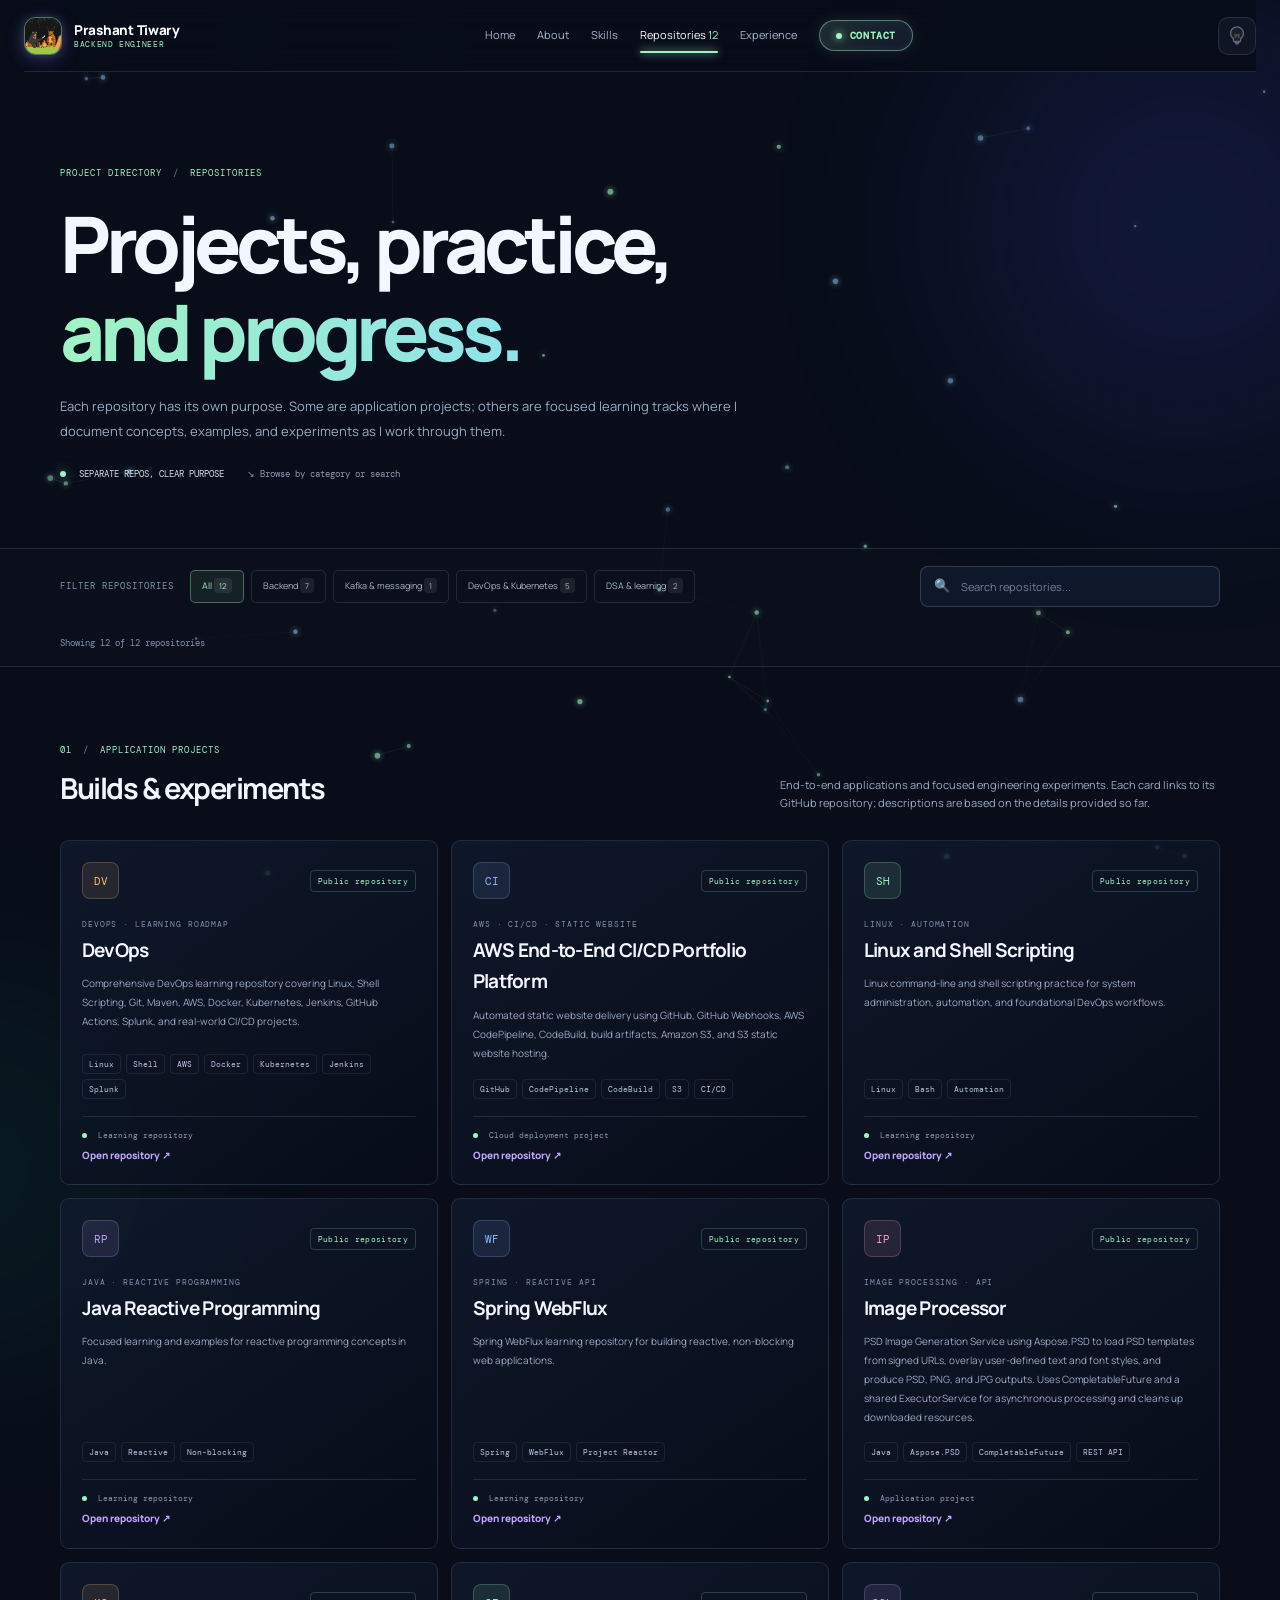
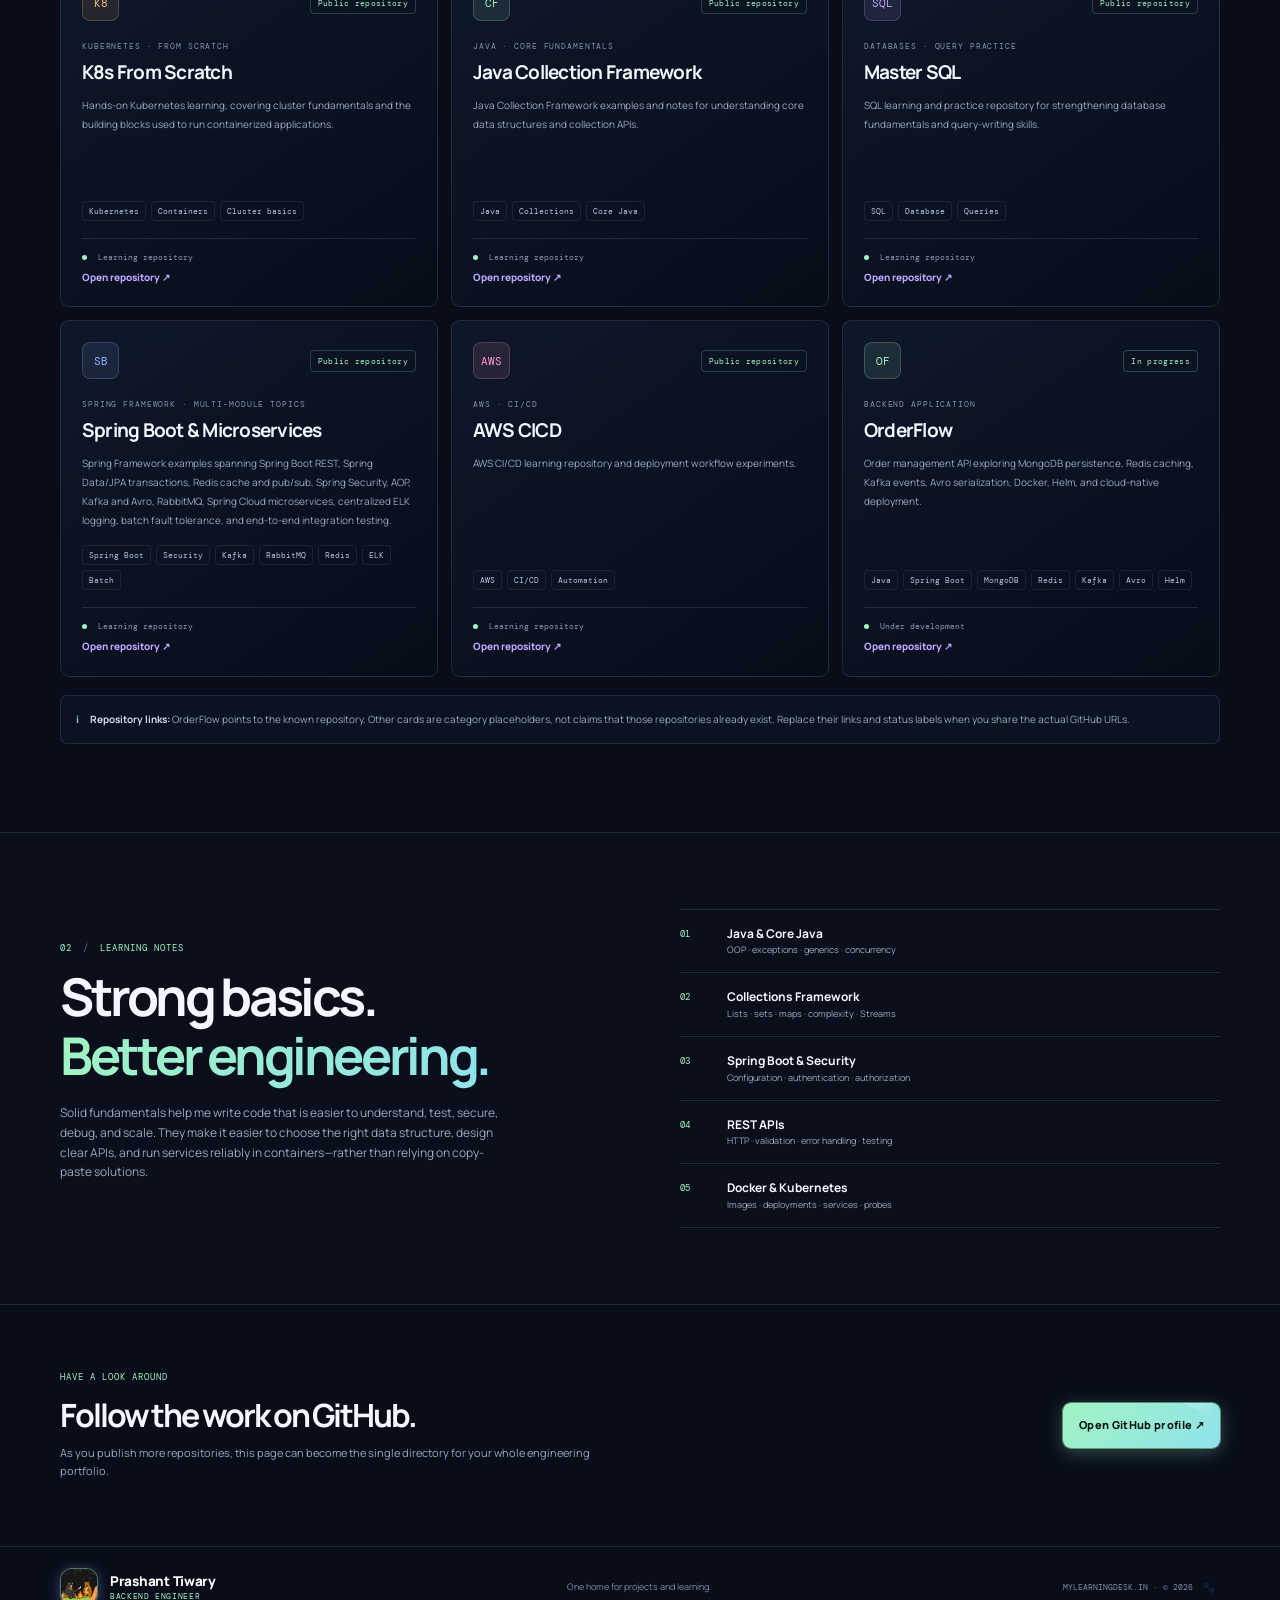
==== commit b18355b3: "refactor: update patrol-bear.css version and improve dynamic positioning of elements in main.js" ====
--- a/projects.html
+++ b/projects.html
@@ -10,7 +10,7 @@
   <link href="https://fonts.googleapis.com/css2?family=DM+Mono:wght@400;500&family=Manrope:wght@400;500;600;700;800&display=swap" rel="stylesheet">
   <link rel="icon" type="image/svg+xml" href="assets/favicon.svg">
   <link rel="stylesheet" href="assets/css/styles.css?v=6.4">
-  <link rel="stylesheet" href="assets/css/patrol-bear.css?v=12.0">
+  <link rel="stylesheet" href="assets/css/patrol-bear.css?v=12.2">
 </head>
 <body>
   <div class="scroll-progress-bar" id="scrollProgressBar"></div>
@@ -263,6 +263,6 @@
   <!-- DYNAMIC FLOATING TOAST NOTIFICATION CONTAINER -->
   <div id="toastContainer" class="toast-container" aria-live="polite"></div>
 
-  <script src="assets/js/main.js?v=12.3"></script><script src="assets/js/projects.js?v=5.6"></script>
+  <script src="assets/js/main.js?v=12.5"></script><script src="assets/js/projects.js?v=5.6"></script>
 </body>
 </html>
--- a/assets/css/patrol-bear.css
+++ b/assets/css/patrol-bear.css
@@ -80,9 +80,9 @@
 
 /* RIGHT edge — Nodi slides in from the right */
 .deer-corner-peek-top-right {
-  top: 50%;
-  right: -44px;
-  transform: translateY(-50%);
+  top: var(--nodi-top, 50%);
+  right: var(--nodi-right, -44px);
+  transform: var(--nodi-transform, translateY(-50%));
   width: 134px;
   height: 137px;
 }
@@ -1447,7 +1447,7 @@
    PULL ROPE — hangs directly from the ceiling mount
    ========================================================================== */
 .pull-rope {
-  --rl: calc(100vh - 110px);
+  --rl: calc((100vh - 110px) * 0.7);
   position: fixed;
   top: 0;
   right: var(--rope-right, 28px);
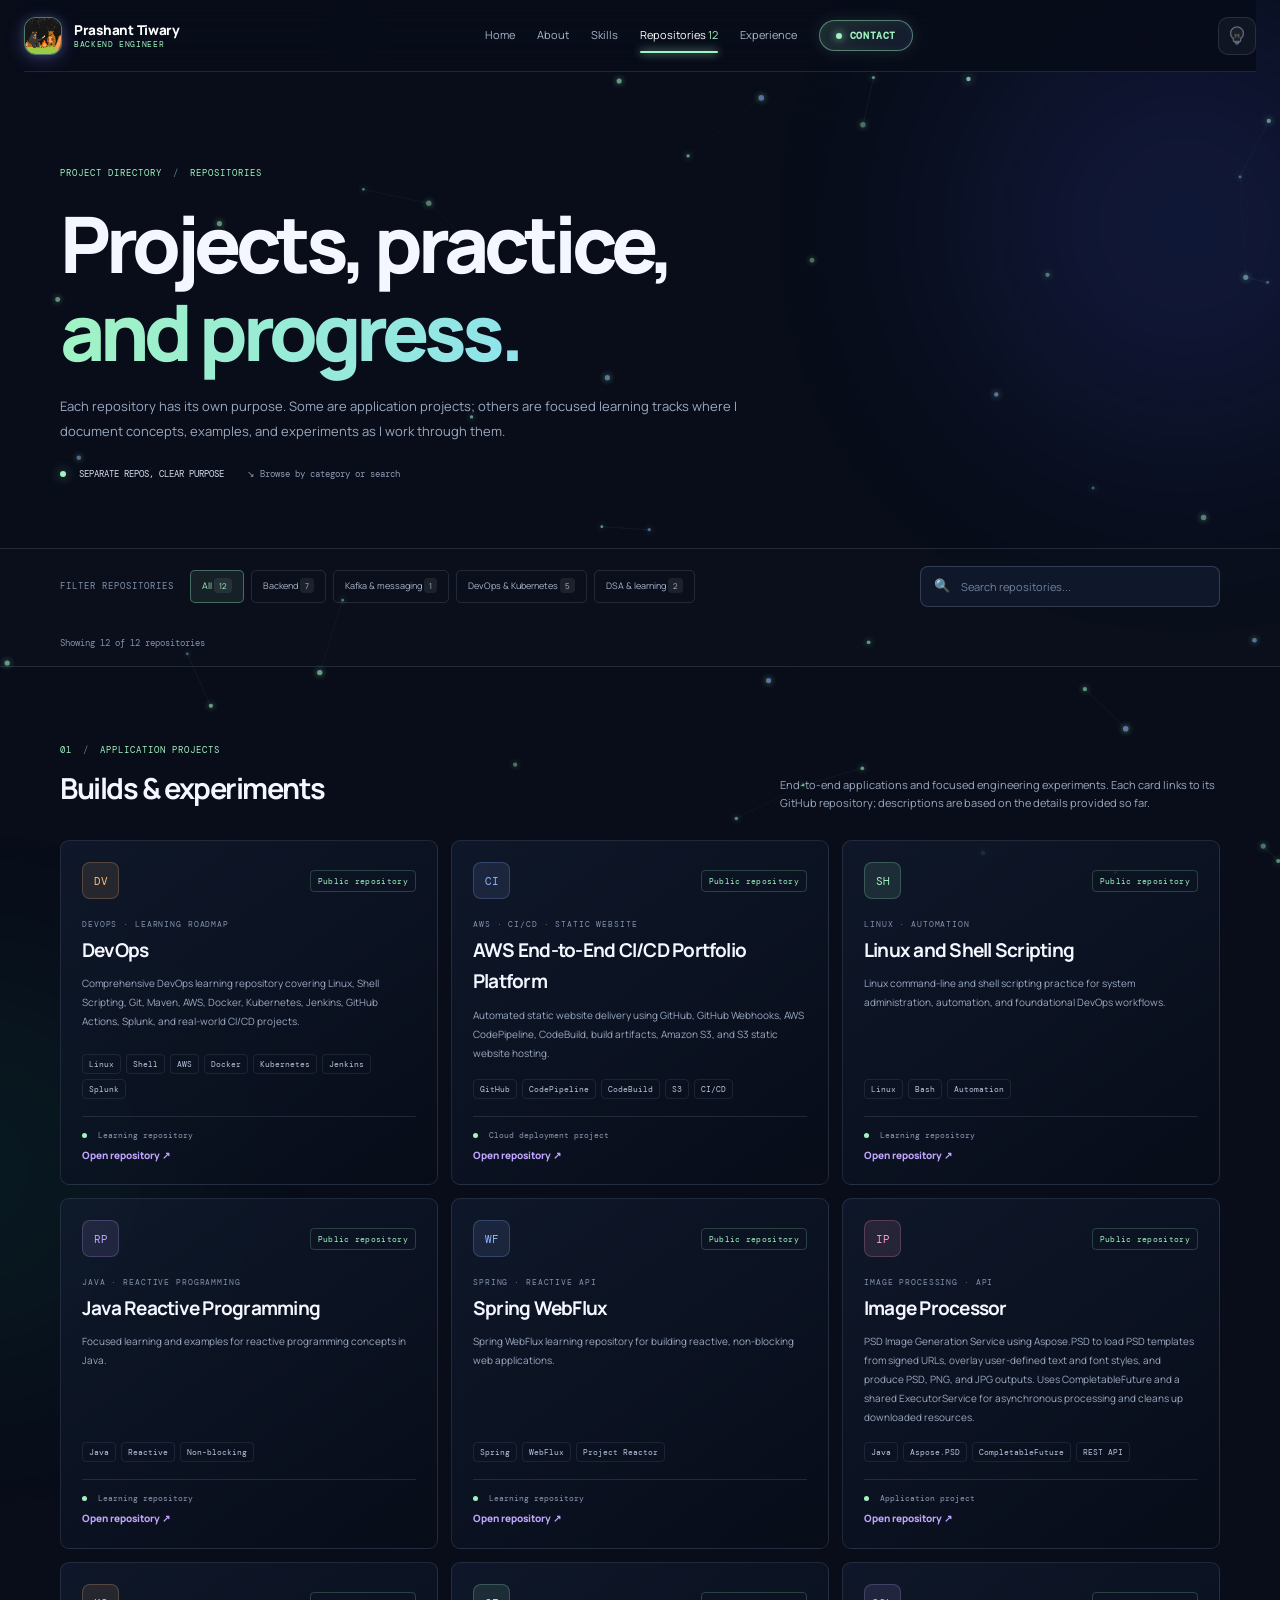
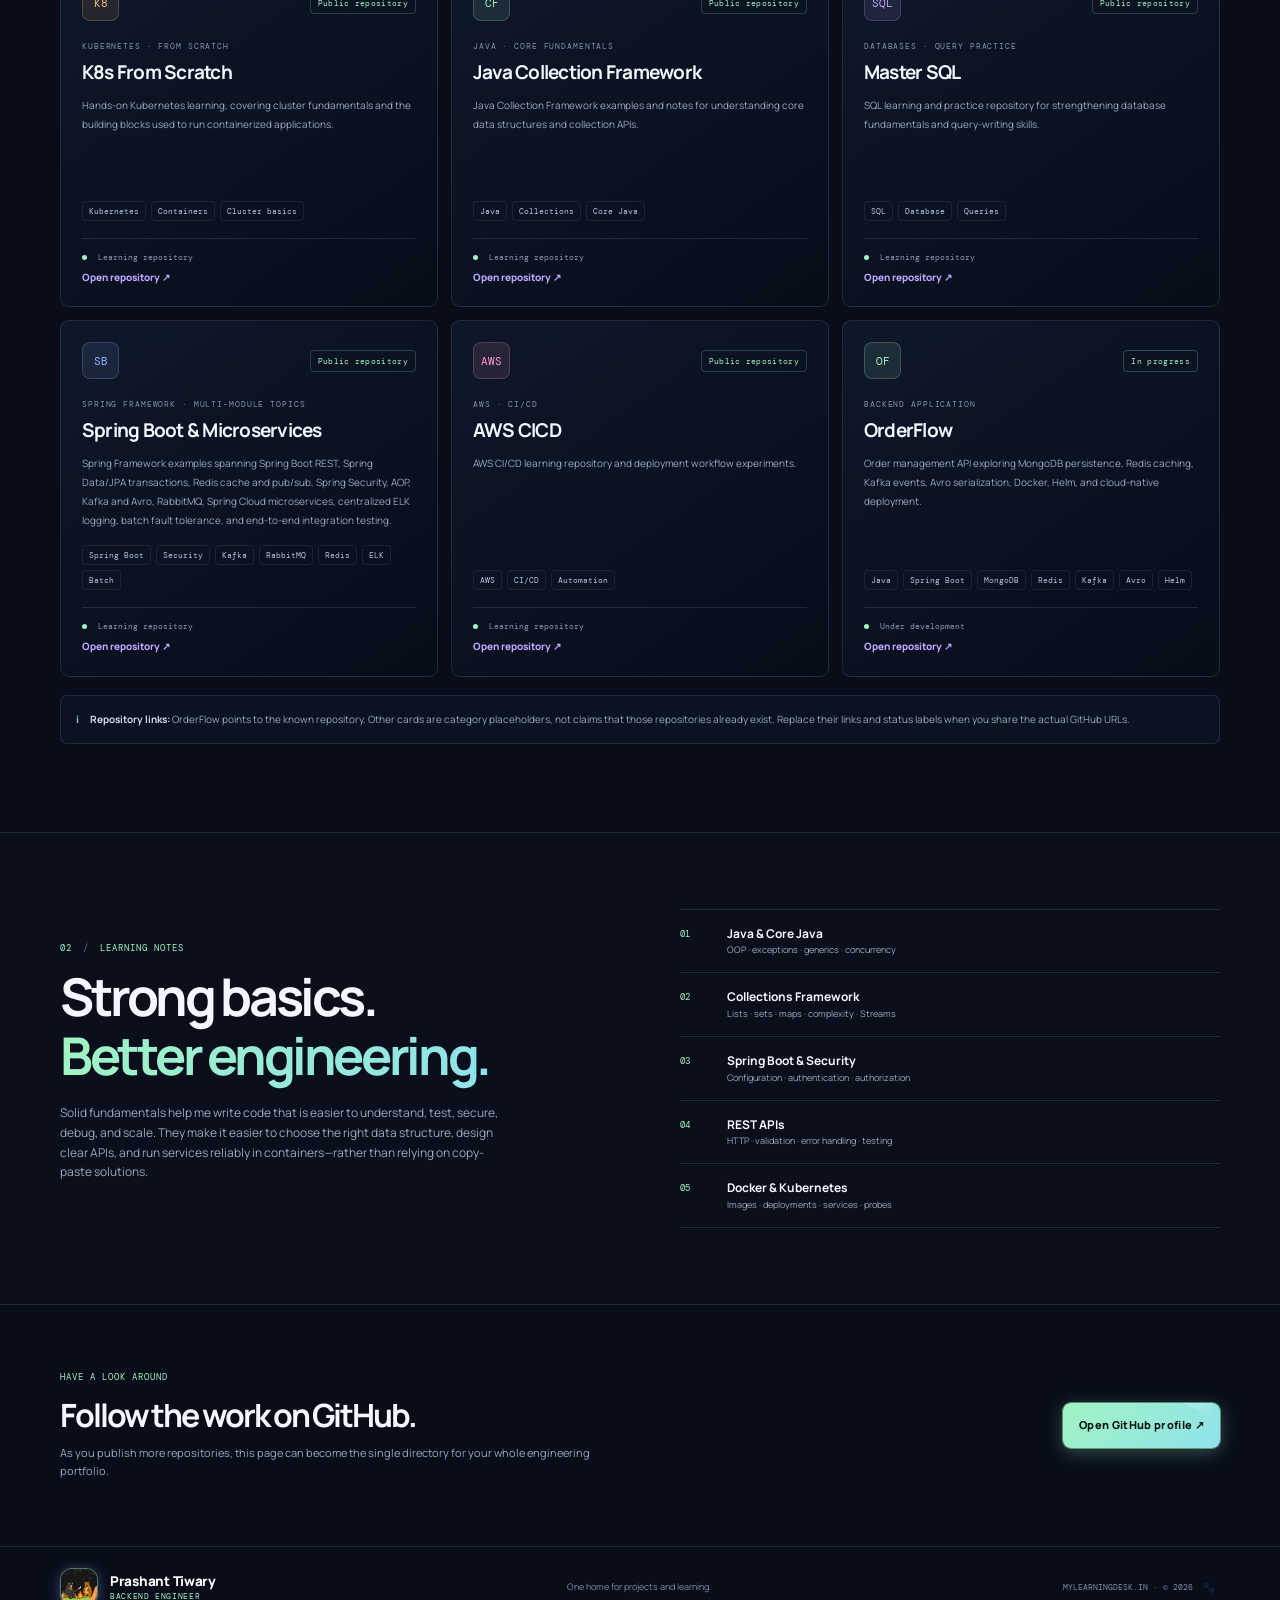
==== commit bfa70622: "refactor: update patrol-bear.css version and enhance pull-rope styles; improve event handling in mai" ====
--- a/projects.html
+++ b/projects.html
@@ -10,7 +10,7 @@
   <link href="https://fonts.googleapis.com/css2?family=DM+Mono:wght@400;500&family=Manrope:wght@400;500;600;700;800&display=swap" rel="stylesheet">
   <link rel="icon" type="image/svg+xml" href="assets/favicon.svg">
   <link rel="stylesheet" href="assets/css/styles.css?v=6.4">
-  <link rel="stylesheet" href="assets/css/patrol-bear.css?v=12.2">
+  <link rel="stylesheet" href="assets/css/patrol-bear.css?v=13.0">
 </head>
 <body>
   <div class="scroll-progress-bar" id="scrollProgressBar"></div>
@@ -263,6 +263,6 @@
   <!-- DYNAMIC FLOATING TOAST NOTIFICATION CONTAINER -->
   <div id="toastContainer" class="toast-container" aria-live="polite"></div>
 
-  <script src="assets/js/main.js?v=12.5"></script><script src="assets/js/projects.js?v=5.6"></script>
+  <script src="assets/js/main.js?v=13.0"></script><script src="assets/js/projects.js?v=5.6"></script>
 </body>
 </html>
--- a/assets/css/patrol-bear.css
+++ b/assets/css/patrol-bear.css
@@ -81,10 +81,10 @@
 /* RIGHT edge — Nodi slides in from the right */
 .deer-corner-peek-top-right {
   top: var(--nodi-top, 50%);
-  right: var(--nodi-right, -44px);
+  right: var(--nodi-right, clamp(-30px, -2.5vw, -16px));
   transform: var(--nodi-transform, translateY(-50%));
-  width: 134px;
-  height: 137px;
+  width: clamp(74px, 10vw, 120px);
+  height: clamp(76px, 10.2vw, 123px);
 }
 .deer-corner-peek-top-right .dp-body {
   transform: translateX(115%);
@@ -96,13 +96,13 @@
   animation: nodi-exit-right 0.6s cubic-bezier(0.55, 0, 0.8, 0.4) forwards;
 }
 
-/* LEFT edge — Nodi slides in from the left */
+/* LEFT edge — Nodi slides in from the left (opposite side from the right-hand rope) */
 .deer-corner-peek-top-left {
-  top: 50%;
-  left: -44px;
-  transform: translateY(-50%);
-  width: 134px;
-  height: 137px;
+  top: var(--nodi-top, 52%);
+  left: var(--nodi-left, clamp(-30px, -2.5vw, -16px));
+  transform: var(--nodi-transform, translateY(-50%));
+  width: clamp(74px, 10vw, 120px);
+  height: clamp(76px, 10.2vw, 123px);
 }
 .deer-corner-peek-top-left .dp-body {
   transform: translateX(-115%);
@@ -634,31 +634,46 @@
   .dust-puff { display: none !important; }
 }
 
-/* ── Mobile scale down ───────────────────────────────────────────────────── */
+/* ── Responsive scale down ───────────────────────────────────────────────── */
+@media (max-width: 768px) {
+  .patrol-sprite {
+    width: 82px;
+    height: 82px;
+  }
+
+  .patrol-kodi {
+    width: 94px;
+    height: 94px;
+  }
+
+  .dp-bubble {
+    white-space: normal;
+    max-width: min(210px, calc(100vw - 120px));
+    font-size: 9px;
+    padding: 7px 11px;
+  }
+}
+
 @media (max-width: 480px) {
   .patrol-sprite {
-    width: 74px;
-    height: 74px;
+    width: 68px;
+    height: 68px;
   }
 
   .patrol-kodi {
-    width: 84px;
-    height: 84px;
+    width: 78px;
+    height: 78px;
   }
 
-  .dp-body {
-    left: -35px;
-    top: -98px;
-    width: 70px;
-    height: 98px;
+  .deer-corner-peek-top-left .dp-tag {
+    left: calc(100% + 6px);
+    font-size: 8px;
+    padding: 2px 6px;
   }
-
-  .deer-corner-peek-bottom-left  { left: 164px; }
-  .deer-corner-peek-bottom-right { right: 112px; }
 
   .dp-bubble {
     white-space: normal;
-    max-width: 190px;
+    max-width: min(180px, calc(100vw - 105px));
     font-size: 8.5px;
     padding: 6px 10px;
   }
@@ -1544,15 +1559,20 @@
 /* The visible cord is drawn on a canvas; .pull-rope is just the slim, tilted tap target along it */
 .pull-rope { width: 44px; animation: none !important; background: transparent; cursor: grab; touch-action: none; user-select: none; }
 .pull-rope:active, .pull-rope.is-pulling { cursor: grabbing; }
-.pull-rope.nudge, .pull-rope.pulled { animation: none !important; }
-/* pull-armed: threshold crossed — a subtle glow on the rope canvas area signals "release to switch" */
-@keyframes rope-arm-pulse {
-  0%, 100% { box-shadow: 0 0 0 0 rgba(var(--green-rgb), 0); }
-  50%       { box-shadow: 0 0 0 4px rgba(var(--green-rgb), 0.35); }
-}
-.pull-rope.pull-armed { animation: rope-arm-pulse 0.4s ease-in-out 2 !important; }
+.pull-rope.nudge, .pull-rope.pulled, .pull-rope.pull-armed { animation: none !important; box-shadow: none !important; }
 .rope-thread, .rope-knob { display: none; }
-.pull-rope:focus-visible { outline: 2px solid rgba(var(--green-rgb), 0.7); outline-offset: 2px; border-radius: 6px; }
+.pull-rope,
+.pull-rope:hover,
+.pull-rope:active,
+.pull-rope:focus,
+.pull-rope:focus-visible,
+.pull-rope.is-pulling,
+.pull-rope.pull-armed {
+  border: none !important;
+  outline: none !important;
+  box-shadow: none !important;
+  background: transparent !important;
+}
 .rope-canvas {
   position: fixed;
   top: 0;
@@ -1579,8 +1599,8 @@
   position: fixed;
   top: 0;
   left: 0;
-  width: 96px;
-  height: 152px;
+  width: clamp(44px, 5.5vw, 66px);
+  height: calc(clamp(44px, 5.5vw, 66px) * 70 / 44);
   z-index: 1003;
   pointer-events: none;
   opacity: 0;
@@ -1601,7 +1621,7 @@
 @keyframes cl-climb-b { 0%, 100% { transform: translateY(-6px); } 50% { transform: translateY(1px); } }
 .cl-bubble {
   position: absolute;
-  top: 6px;
+  top: 10px;
   right: calc(100% + 6px);
   padding: 5px 10px;
   border-radius: 10px;
@@ -1610,6 +1630,7 @@
   color: var(--t1);
   font: 700 9.5px "DM Mono", monospace;
   white-space: nowrap;
+  max-width: min(200px, calc(100vw - 90px));
   opacity: 0;
   transform: translateX(6px) scale(0.92);
   transition: opacity 0.2s, transform 0.25s cubic-bezier(0.16, 1, 0.3, 1);
